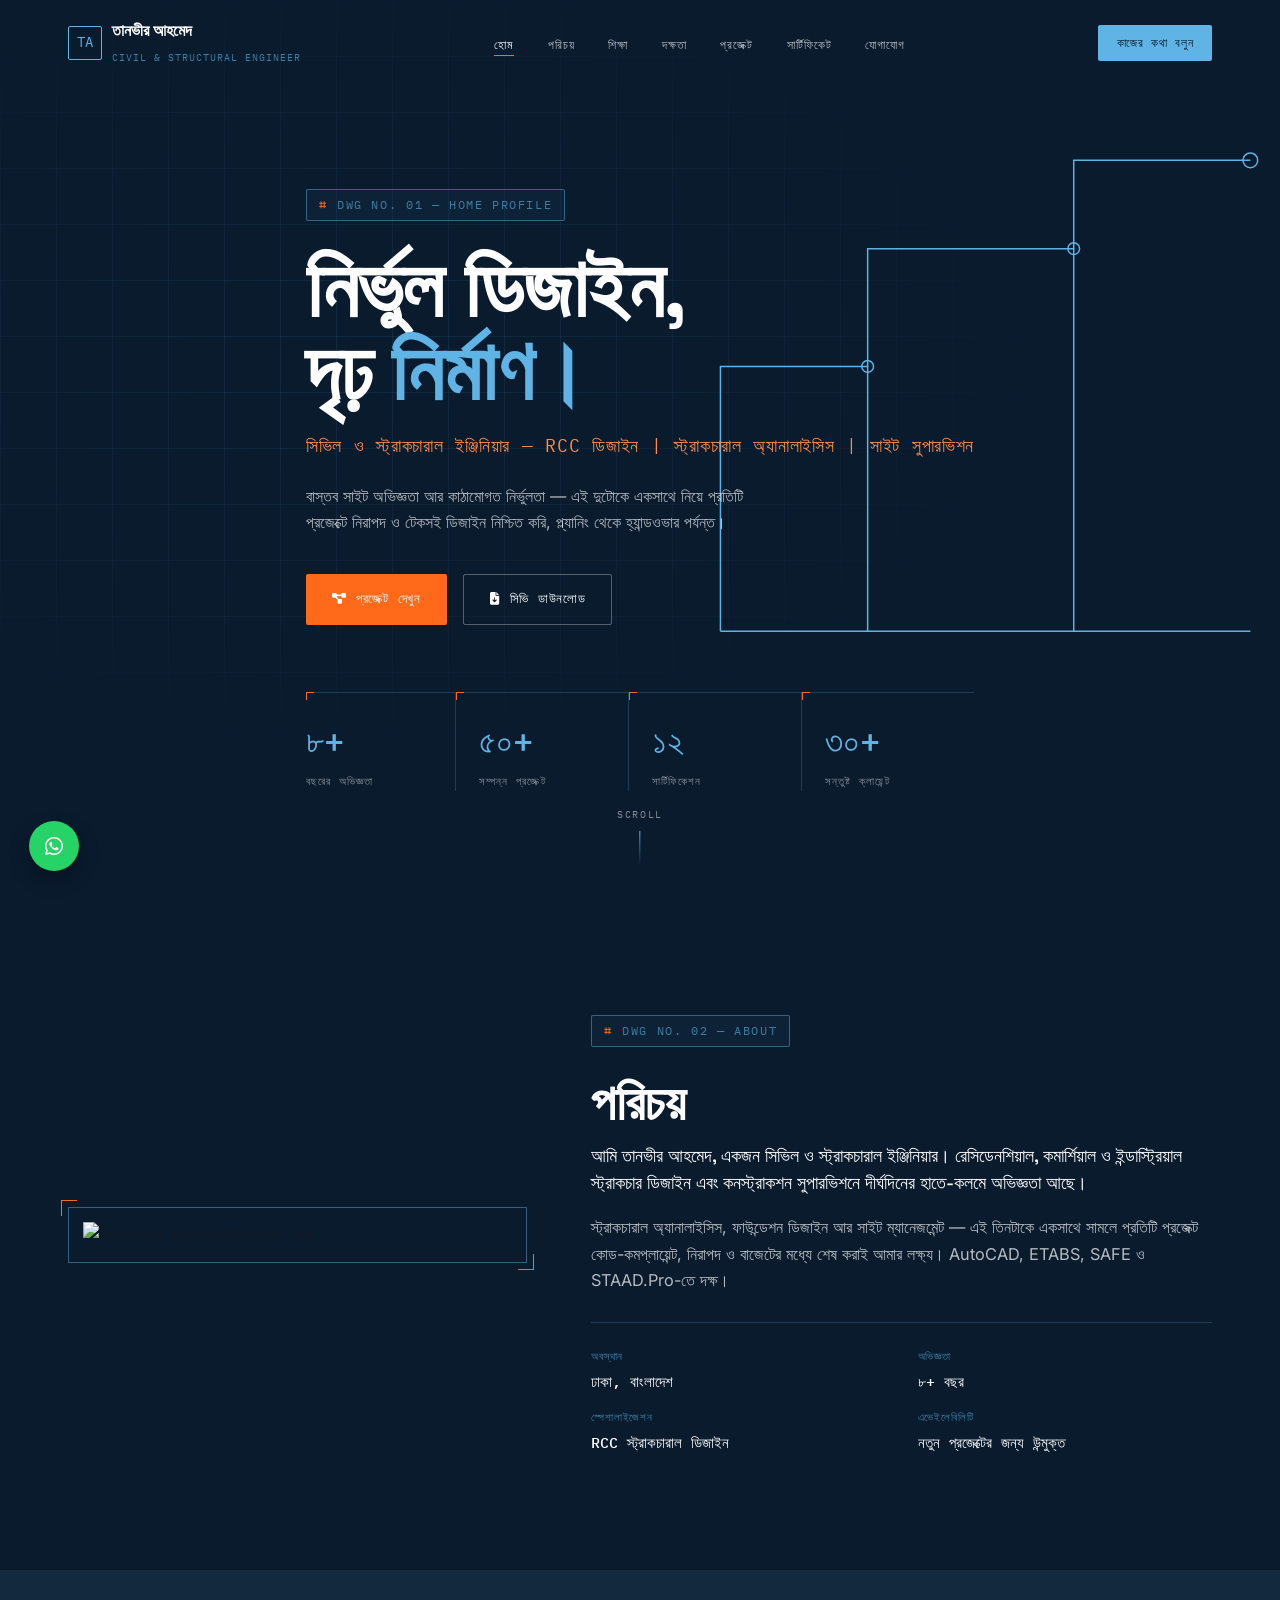
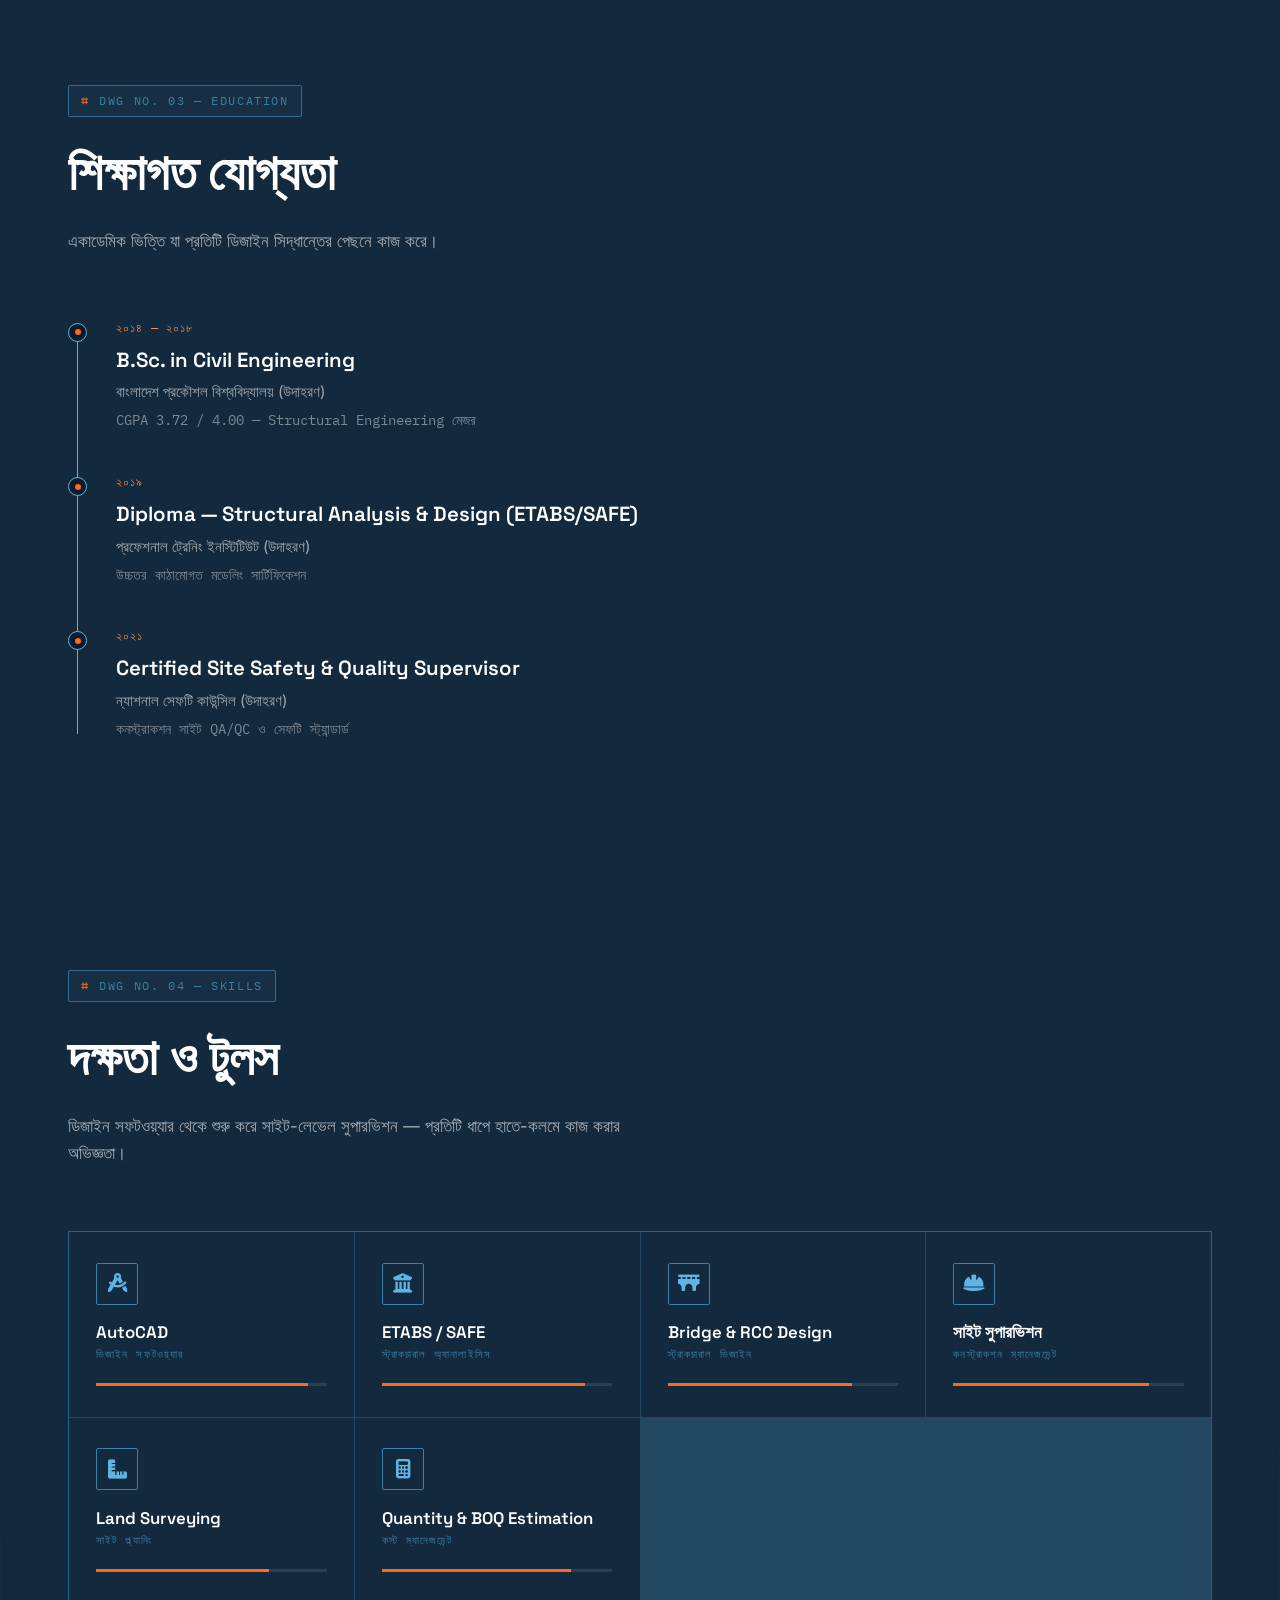
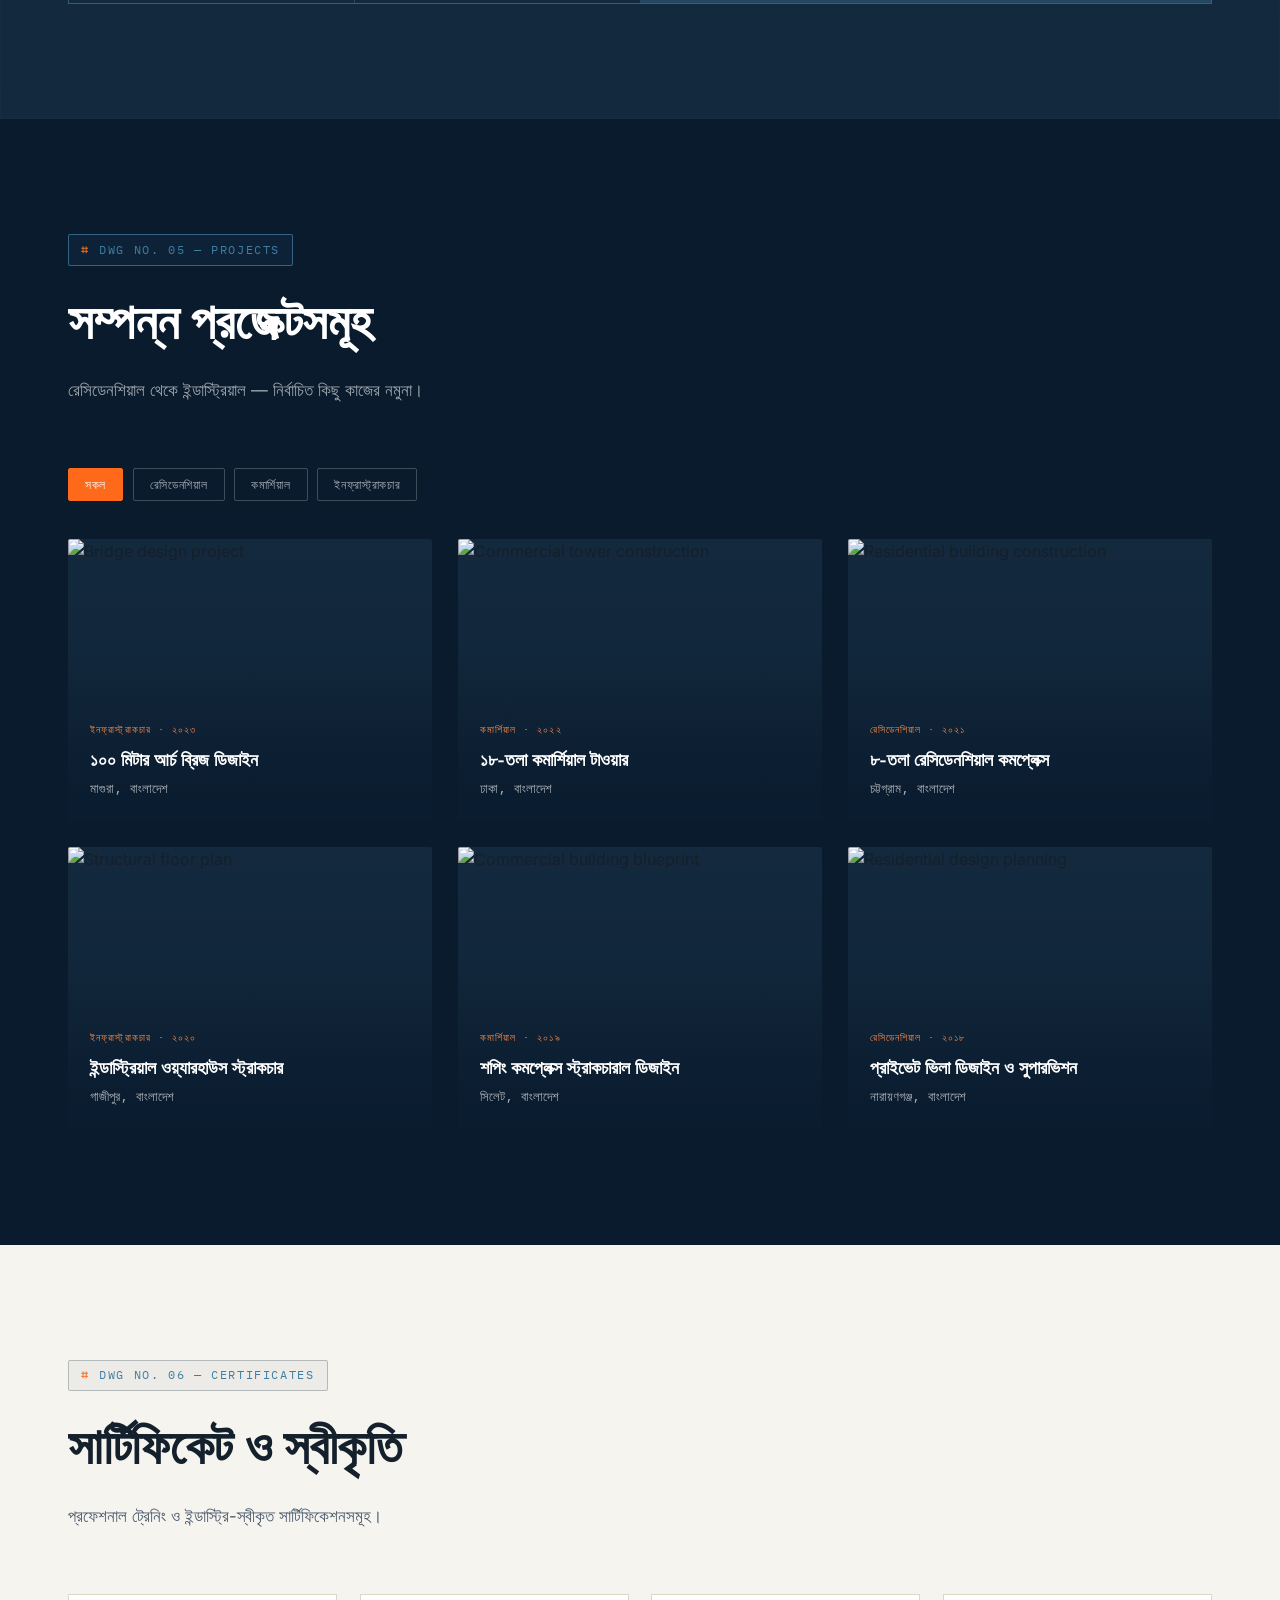
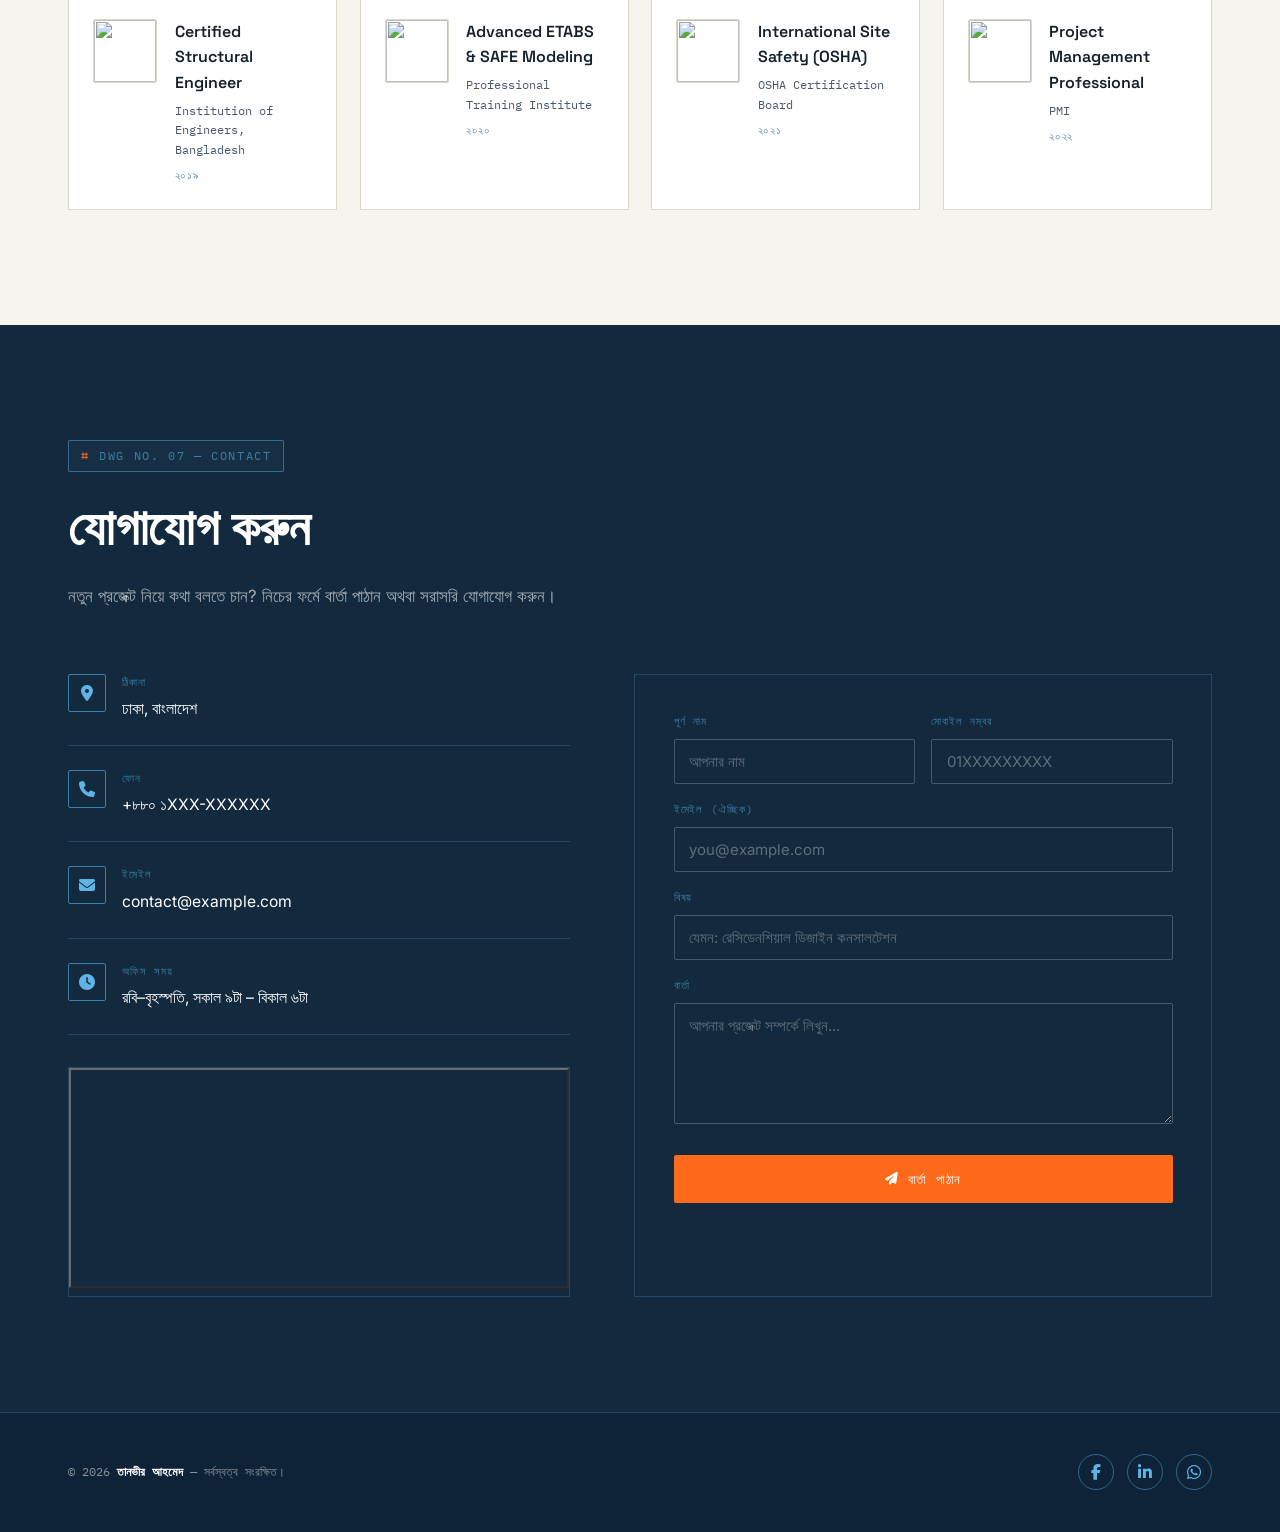
==== index.html @ 598a7cfb "Add files via upload" ====
<!DOCTYPE html>
<html lang="bn" data-theme="dark">
<head>
<meta charset="UTF-8" />
<meta name="viewport" content="width=device-width, initial-scale=1.0" />
<title>তানভীর আহমেদ | Civil &amp; Structural Engineer — Official Portfolio</title>
<meta name="description" content="তানভীর আহমেদ — সিভিল ও স্ট্রাকচারাল ইঞ্জিনিয়ার। ডিজাইন, স্ট্রাকচারাল অ্যানালাইসিস ও কনস্ট্রাকশন সুপারভিশনে বছরের পর বছরের অভিজ্ঞতা।" />
<meta name="theme-color" content="#0a1b2e" />

<!-- ⚠️ PLACEHOLDER CONTENT — এই নাম/পদবী/তথ্য নমুনা মাত্র। Admin প্যানেল দিয়ে বদলাও। -->

<link rel="icon" type="image/png" href="data:image/svg+xml,%3Csvg xmlns='http://www.w3.org/2000/svg' viewBox='0 0 100 100'%3E%3Crect width='100' height='100' fill='%230a1b2e'/%3E%3Ctext x='50' y='68' font-size='58' fill='%235fb4e5' text-anchor='middle' font-family='monospace'%3EE%3C/text%3E%3C/svg%3E" />

<link rel="preconnect" href="https://fonts.googleapis.com">
<link rel="preconnect" href="https://fonts.gstatic.com" crossorigin>
<link href="https://fonts.googleapis.com/css2?family=Space+Grotesk:wght@500;600;700&family=Inter:wght@400;500;600&family=IBM+Plex+Mono:wght@400;500;600&family=Hind+Siliguri:wght@400;500;600;700&display=swap" rel="stylesheet">
<link rel="stylesheet" href="https://cdnjs.cloudflare.com/ajax/libs/font-awesome/6.5.0/css/all.min.css">
<link rel="stylesheet" href="style.css">
</head>
<body>

<!-- Preloader -->
<div id="preloader">
  <svg class="pre-draw" viewBox="0 0 180 120">
    <path d="M10 100 L10 40 L60 40 L60 20 L120 20 L120 60 L170 60 L170 100 Z M60 40 L60 100 M120 60 L120 100" />
  </svg>
  <div class="pre-label">লোড হচ্ছে…</div>
</div>

<div id="toast"></div>

<!-- Navbar -->
<nav class="navbar" id="navbar">
  <div class="container nav-inner">
    <a href="#home" class="nav-brand">
      <span class="nav-mark">TA</span>
      <span>
        <span class="nav-name" id="navName">তানভীর আহমেদ</span><br>
        <span class="nav-title">Civil &amp; Structural Engineer</span>
      </span>
    </a>
    <ul class="nav-links" id="navLinks">
      <li><a href="#home" class="nav-link active">হোম</a></li>
      <li><a href="#about" class="nav-link">পরিচয়</a></li>
      <li><a href="#education" class="nav-link">শিক্ষা</a></li>
      <li><a href="#skills" class="nav-link">দক্ষতা</a></li>
      <li><a href="#projects" class="nav-link">প্রজেক্ট</a></li>
      <li><a href="#certificates" class="nav-link">সার্টিফিকেট</a></li>
      <li><a href="#contact" class="nav-link">যোগাযোগ</a></li>
    </ul>
    <a href="#contact" class="nav-cta">কাজের কথা বলুন</a>
    <button class="hamburger" id="hamburger"><span></span><span></span><span></span></button>
  </div>
</nav>

<!-- HERO -->
<header class="hero" id="home">
  <div class="hero-bg"><img src="assets/skyline-blue-night.jpg" alt="City skyline" /></div>
  <div class="hero-grid"></div>
  <svg class="hero-svg" viewBox="0 0 400 400" width="46%" style="right:0; top:8%;" preserveAspectRatio="xMidYMid meet">
    <path d="M20 380 L20 200 L120 200 L120 120 L260 120 L260 60 L380 60" />
    <path d="M120 200 L120 380 M260 120 L260 380 M20 380 L380 380" />
    <circle cx="380" cy="60" r="5" />
    <circle cx="120" cy="200" r="4" />
    <circle cx="260" cy="120" r="4" />
  </svg>

  <div class="container hero-content">
    <div class="hero-eyebrow title-block">DWG NO. 01 — HOME PROFILE</div>
    <h1 class="hero-title">নির্ভুল ডিজাইন,<br>দৃঢ় <span class="accent">নির্মাণ।</span></h1>
    <p class="hero-role" id="heroRole">সিভিল ও স্ট্রাকচারাল ইঞ্জিনিয়ার — RCC ডিজাইন | স্ট্রাকচারাল অ্যানালাইসিস | সাইট সুপারভিশন</p>
    <p class="hero-desc" id="heroDesc">বাস্তব সাইট অভিজ্ঞতা আর কাঠামোগত নির্ভুলতা — এই দুটোকে একসাথে নিয়ে প্রতিটি প্রজেক্টে নিরাপদ ও টেকসই ডিজাইন নিশ্চিত করি, প্ল্যানিং থেকে হ্যান্ডওভার পর্যন্ত।</p>
    <div class="hero-actions">
      <a href="#projects" class="btn btn-primary"><i class="fas fa-diagram-project"></i> প্রজেক্ট দেখুন</a>
      <a href="#contact" class="btn btn-ghost"><i class="fas fa-file-arrow-down"></i> সিভি ডাউনলোড</a>
    </div>

    <div class="hero-stats" id="heroStats">
      <div class="stat"><div class="stat-tick"></div><div class="stat-num">৮+</div><div class="stat-label">বছরের অভিজ্ঞতা</div></div>
      <div class="stat"><div class="stat-tick"></div><div class="stat-num">৫০+</div><div class="stat-label">সম্পন্ন প্রজেক্ট</div></div>
      <div class="stat"><div class="stat-tick"></div><div class="stat-num">১২</div><div class="stat-label">সার্টিফিকেশন</div></div>
      <div class="stat"><div class="stat-tick"></div><div class="stat-num">৩০+</div><div class="stat-label">সন্তুষ্ট ক্লায়েন্ট</div></div>
    </div>
  </div>

  <div class="scroll-cue"><span>SCROLL</span><span class="line"></span></div>
</header>

<!-- ABOUT -->
<section class="section" id="about">
  <div class="container">
    <div class="about-grid">
      <div class="about-frame reveal">
        <img src="assets/engineer-walking-site.jpg" alt="Engineer on construction site" />
      </div>
      <div class="about-copy reveal reveal-delay-1">
        <div class="title-block">DWG NO. 02 — ABOUT</div>
        <h2 class="section-title" style="margin-top:1rem;">পরিচয়</h2>
        <p id="aboutP1">আমি তানভীর আহমেদ, একজন সিভিল ও স্ট্রাকচারাল ইঞ্জিনিয়ার। রেসিডেনশিয়াল, কমার্শিয়াল ও ইন্ডাস্ট্রিয়াল স্ট্রাকচার ডিজাইন এবং কনস্ট্রাকশন সুপারভিশনে দীর্ঘদিনের হাতে-কলমে অভিজ্ঞতা আছে।</p>
        <p id="aboutP2">স্ট্রাকচারাল অ্যানালাইসিস, ফাউন্ডেশন ডিজাইন আর সাইট ম্যানেজমেন্ট — এই তিনটাকে একসাথে সামলে প্রতিটি প্রজেক্ট কোড-কমপ্লায়েন্ট, নিরাপদ ও বাজেটের মধ্যে শেষ করাই আমার লক্ষ্য। AutoCAD, ETABS, SAFE ও STAAD.Pro-তে দক্ষ।</p>
        <div class="about-meta">
          <div><span>অবস্থান</span><strong id="aboutLocation">ঢাকা, বাংলাদেশ</strong></div>
          <div><span>অভিজ্ঞতা</span><strong id="aboutExp">৮+ বছর</strong></div>
          <div><span>স্পেশালাইজেশন</span><strong id="aboutSpec">RCC স্ট্রাকচারাল ডিজাইন</strong></div>
          <div><span>এভেইলেবিলিটি</span><strong id="aboutAvail">নতুন প্রজেক্টের জন্য উন্মুক্ত</strong></div>
        </div>
      </div>
    </div>
  </div>
</section>

<!-- EDUCATION -->
<section class="section section--steel" id="education">
  <div class="container">
    <div class="section-head reveal">
      <div class="title-block">DWG NO. 03 — EDUCATION</div>
      <h2 class="section-title">শিক্ষাগত যোগ্যতা</h2>
      <p class="lead">একাডেমিক ভিত্তি যা প্রতিটি ডিজাইন সিদ্ধান্তের পেছনে কাজ করে।</p>
    </div>
    <div class="timeline reveal" id="educationList">
      <div class="timeline-rail"><div class="timeline-rail-draw"></div></div>

      <div class="tl-item">
        <div class="tl-dot"></div>
        <div class="tl-year">২০১৪ — ২০১৮</div>
        <div class="tl-degree">B.Sc. in Civil Engineering</div>
        <div class="tl-inst">বাংলাদেশ প্রকৌশল বিশ্ববিদ্যালয় (উদাহরণ)</div>
        <div class="tl-note">CGPA 3.72 / 4.00 — Structural Engineering মেজর</div>
      </div>
      <div class="tl-item">
        <div class="tl-dot"></div>
        <div class="tl-year">২০১৯</div>
        <div class="tl-degree">Diploma — Structural Analysis &amp; Design (ETABS/SAFE)</div>
        <div class="tl-inst">প্রফেশনাল ট্রেনিং ইনস্টিটিউট (উদাহরণ)</div>
        <div class="tl-note">উচ্চতর কাঠামোগত মডেলিং সার্টিফিকেশন</div>
      </div>
      <div class="tl-item">
        <div class="tl-dot"></div>
        <div class="tl-year">২০২১</div>
        <div class="tl-degree">Certified Site Safety &amp; Quality Supervisor</div>
        <div class="tl-inst">ন্যাশনাল সেফটি কাউন্সিল (উদাহরণ)</div>
        <div class="tl-note">কনস্ট্রাকশন সাইট QA/QC ও সেফটি স্ট্যান্ডার্ড</div>
      </div>
    </div>
  </div>
</section>

<!-- SKILLS -->
<section class="skills-band" id="skills">
  <div class="skills-bg"><img src="assets/bridge-truss-lineart.jpg" alt="" /></div>
  <div class="container" style="position:relative; z-index:2; padding-top:clamp(4.5rem,9vw,8rem); padding-bottom:clamp(4.5rem,9vw,8rem);">
    <div class="section-head reveal">
      <div class="title-block">DWG NO. 04 — SKILLS</div>
      <h2 class="section-title">দক্ষতা ও টুলস</h2>
      <p class="lead">ডিজাইন সফটওয়্যার থেকে শুরু করে সাইট-লেভেল সুপারভিশন — প্রতিটি ধাপে হাতে-কলমে কাজ করার অভিজ্ঞতা।</p>
    </div>
    <div class="skills-grid" id="skillsGrid">
      <div class="skill-card reveal" style="--lvl:92%"><div class="skill-icon"><i class="fas fa-drafting-compass"></i></div><div><div class="skill-name">AutoCAD</div><div class="skill-cat">ডিজাইন সফটওয়্যার</div></div><div class="skill-bar"><div class="skill-bar-fill"></div></div></div>
      <div class="skill-card reveal" style="--lvl:88%"><div class="skill-icon"><i class="fas fa-building-columns"></i></div><div><div class="skill-name">ETABS / SAFE</div><div class="skill-cat">স্ট্রাকচারাল অ্যানালাইসিস</div></div><div class="skill-bar"><div class="skill-bar-fill"></div></div></div>
      <div class="skill-card reveal" style="--lvl:80%"><div class="skill-icon"><i class="fas fa-bridge"></i></div><div><div class="skill-name">Bridge &amp; RCC Design</div><div class="skill-cat">স্ট্রাকচারাল ডিজাইন</div></div><div class="skill-bar"><div class="skill-bar-fill"></div></div></div>
      <div class="skill-card reveal" style="--lvl:85%"><div class="skill-icon"><i class="fas fa-hard-hat"></i></div><div><div class="skill-name">সাইট সুপারভিশন</div><div class="skill-cat">কনস্ট্রাকশন ম্যানেজমেন্ট</div></div><div class="skill-bar"><div class="skill-bar-fill"></div></div></div>
      <div class="skill-card reveal" style="--lvl:75%"><div class="skill-icon"><i class="fas fa-ruler-combined"></i></div><div><div class="skill-name">Land Surveying</div><div class="skill-cat">সাইট প্ল্যানিং</div></div><div class="skill-bar"><div class="skill-bar-fill"></div></div></div>
      <div class="skill-card reveal" style="--lvl:82%"><div class="skill-icon"><i class="fas fa-calculator"></i></div><div><div class="skill-name">Quantity &amp; BOQ Estimation</div><div class="skill-cat">কস্ট ম্যানেজমেন্ট</div></div><div class="skill-bar"><div class="skill-bar-fill"></div></div></div>
    </div>
  </div>
</section>

<!-- PROJECTS -->
<section class="section" id="projects">
  <div class="container">
    <div class="section-head reveal">
      <div class="title-block">DWG NO. 05 — PROJECTS</div>
      <h2 class="section-title">সম্পন্ন প্রজেক্টসমূহ</h2>
      <p class="lead">রেসিডেনশিয়াল থেকে ইন্ডাস্ট্রিয়াল — নির্বাচিত কিছু কাজের নমুনা।</p>
    </div>
    <div class="filter-row reveal" id="projectFilters">
      <button class="filter-btn active" data-filter="all">সকল</button>
      <button class="filter-btn" data-filter="residential">রেসিডেনশিয়াল</button>
      <button class="filter-btn" data-filter="commercial">কমার্শিয়াল</button>
      <button class="filter-btn" data-filter="infrastructure">ইনফ্রাস্ট্রাকচার</button>
    </div>
    <div class="projects-grid" id="projectsGrid">
      <div class="project-card reveal" data-cat="infrastructure">
        <img src="assets/bridge-blueprint-dimensions.jpg" alt="Bridge design project" />
        <div class="project-overlay"><div class="project-tag">ইনফ্রাস্ট্রাকচার · ২০২৩</div><div class="project-title">১০০ মিটার আর্চ ব্রিজ ডিজাইন</div><div class="project-loc">মাগুরা, বাংলাদেশ</div></div>
        <div class="project-corner"><i class="fas fa-arrow-up-right-from-square"></i></div>
      </div>
      <div class="project-card reveal reveal-delay-1" data-cat="commercial">
        <img src="assets/construction-sunset-crane.jpg" alt="Commercial tower construction" />
        <div class="project-overlay"><div class="project-tag">কমার্শিয়াল · ২০২২</div><div class="project-title">১৮-তলা কমার্শিয়াল টাওয়ার</div><div class="project-loc">ঢাকা, বাংলাদেশ</div></div>
        <div class="project-corner"><i class="fas fa-arrow-up-right-from-square"></i></div>
      </div>
      <div class="project-card reveal reveal-delay-2" data-cat="residential">
        <img src="assets/construction-silhouette-orange.jpg" alt="Residential building construction" />
        <div class="project-overlay"><div class="project-tag">রেসিডেনশিয়াল · ২০২১</div><div class="project-title">৮-তলা রেসিডেনশিয়াল কমপ্লেক্স</div><div class="project-loc">চট্টগ্রাম, বাংলাদেশ</div></div>
        <div class="project-corner"><i class="fas fa-arrow-up-right-from-square"></i></div>
      </div>
      <div class="project-card reveal" data-cat="infrastructure">
        <img src="assets/blueprint-floorplan-blue.jpg" alt="Structural floor plan" />
        <div class="project-overlay"><div class="project-tag">ইনফ্রাস্ট্রাকচার · ২০২০</div><div class="project-title">ইন্ডাস্ট্রিয়াল ওয়্যারহাউস স্ট্রাকচার</div><div class="project-loc">গাজীপুর, বাংলাদেশ</div></div>
        <div class="project-corner"><i class="fas fa-arrow-up-right-from-square"></i></div>
      </div>
      <div class="project-card reveal reveal-delay-1" data-cat="commercial">
        <img src="assets/blueprint-floorplan-navy.jpg" alt="Commercial building blueprint" />
        <div class="project-overlay"><div class="project-tag">কমার্শিয়াল · ২০১৯</div><div class="project-title">শপিং কমপ্লেক্স স্ট্রাকচারাল ডিজাইন</div><div class="project-loc">সিলেট, বাংলাদেশ</div></div>
        <div class="project-corner"><i class="fas fa-arrow-up-right-from-square"></i></div>
      </div>
      <div class="project-card reveal reveal-delay-2" data-cat="residential">
        <img src="assets/engineer-desk-flatlay.jpg" alt="Residential design planning" />
        <div class="project-overlay"><div class="project-tag">রেসিডেনশিয়াল · ২০১৮</div><div class="project-title">প্রাইভেট ভিলা ডিজাইন ও সুপারভিশন</div><div class="project-loc">নারায়ণগঞ্জ, বাংলাদেশ</div></div>
        <div class="project-corner"><i class="fas fa-arrow-up-right-from-square"></i></div>
      </div>
    </div>
  </div>
</section>

<!-- CERTIFICATES -->
<section class="section section--light" id="certificates">
  <div class="container">
    <div class="section-head reveal">
      <div class="title-block">DWG NO. 06 — CERTIFICATES</div>
      <h2 class="section-title">সার্টিফিকেট ও স্বীকৃতি</h2>
      <p class="lead">প্রফেশনাল ট্রেনিং ও ইন্ডাস্ট্রি-স্বীকৃত সার্টিফিকেশনসমূহ।</p>
    </div>
    <div class="cert-grid" id="certGrid">
      <div class="cert-card reveal">
        <div class="cert-thumb"><img src="assets/blueprint-dark-rolled.jpg" alt="" /></div>
        <div><div class="cert-title">Certified Structural Engineer</div><div class="cert-issuer">Institution of Engineers, Bangladesh</div><div class="cert-year">২০১৯</div></div>
      </div>
      <div class="cert-card reveal reveal-delay-1">
        <div class="cert-thumb"><img src="assets/bridge-truss-lineart.jpg" alt="" /></div>
        <div><div class="cert-title">Advanced ETABS &amp; SAFE Modeling</div><div class="cert-issuer">Professional Training Institute</div><div class="cert-year">২০২০</div></div>
      </div>
      <div class="cert-card reveal reveal-delay-2">
        <div class="cert-thumb"><img src="assets/world-map-white.jpg" alt="" /></div>
        <div><div class="cert-title">International Site Safety (OSHA)</div><div class="cert-issuer">OSHA Certification Board</div><div class="cert-year">২০২১</div></div>
      </div>
      <div class="cert-card reveal">
        <div class="cert-thumb"><img src="assets/abstract-white-diagonal.jpg" alt="" /></div>
        <div><div class="cert-title">Project Management Professional</div><div class="cert-issuer">PMI</div><div class="cert-year">২০২২</div></div>
      </div>
    </div>
  </div>
</section>

<!-- Lightbox -->
<div class="lightbox" id="lightbox">
  <button class="lightbox-close" id="lightboxClose"><i class="fas fa-times"></i></button>
  <img src="" alt="" id="lightboxImg">
  <p class="lightbox-caption" id="lightboxCaption"></p>
</div>

<!-- CONTACT -->
<section class="section section--steel" id="contact">
  <div class="container">
    <div class="section-head reveal">
      <div class="title-block">DWG NO. 07 — CONTACT</div>
      <h2 class="section-title">যোগাযোগ করুন</h2>
      <p class="lead">নতুন প্রজেক্ট নিয়ে কথা বলতে চান? নিচের ফর্মে বার্তা পাঠান অথবা সরাসরি যোগাযোগ করুন।</p>
    </div>
    <div class="contact-wrap">
      <div class="contact-list reveal">
        <div class="c-item"><div class="c-icon"><i class="fas fa-location-dot"></i></div><div><div class="c-label">ঠিকানা</div><div class="c-value" id="contactAddress">ঢাকা, বাংলাদেশ</div></div></div>
        <div class="c-item"><div class="c-icon"><i class="fas fa-phone"></i></div><div><div class="c-label">ফোন</div><div class="c-value" id="contactPhone">+৮৮০ ১XXX-XXXXXX</div></div></div>
        <div class="c-item"><div class="c-icon"><i class="fas fa-envelope"></i></div><div><div class="c-label">ইমেইল</div><div class="c-value" id="contactEmail">contact@example.com</div></div></div>
        <div class="c-item"><div class="c-icon"><i class="fas fa-clock"></i></div><div><div class="c-label">অফিস সময়</div><div class="c-value" id="contactHours">রবি–বৃহস্পতি, সকাল ৯টা – বিকাল ৬টা</div></div></div>
        <div class="map-frame"><iframe id="contactMap" src="https://www.google.com/maps?q=Dhaka,Bangladesh&output=embed" loading="lazy"></iframe></div>
      </div>
      <form class="contact-form reveal reveal-delay-1" id="contactForm">
        <div class="form-row">
          <div class="form-group"><label for="msgName">পূর্ণ নাম</label><input type="text" id="msgName" required placeholder="আপনার নাম"></div>
          <div class="form-group"><label for="msgPhone">মোবাইল নম্বর</label><input type="tel" id="msgPhone" required placeholder="01XXXXXXXXX"></div>
        </div>
        <div class="form-group"><label for="msgEmail">ইমেইল (ঐচ্ছিক)</label><input type="email" id="msgEmail" placeholder="you@example.com"></div>
        <div class="form-group"><label for="msgSubject">বিষয়</label><input type="text" id="msgSubject" required placeholder="যেমন: রেসিডেনশিয়াল ডিজাইন কনসালটেশন"></div>
        <div class="form-group"><label for="msgBody">বার্তা</label><textarea id="msgBody" rows="5" required placeholder="আপনার প্রজেক্ট সম্পর্কে লিখুন..."></textarea></div>
        <button type="submit" class="btn btn-primary form-submit"><i class="fas fa-paper-plane"></i> বার্তা পাঠান</button>
      </form>
    </div>
  </div>
</section>

<!-- Footer -->
<footer class="footer">
  <div class="container footer-inner">
    <div class="footer-brand">© <span id="footerYear">2026</span> <strong id="footerName">তানভীর আহমেদ</strong> — সর্বস্বত্ব সংরক্ষিত।</div>
    <div class="footer-social">
      <a href="#" id="footerFb" target="_blank" title="Facebook"><i class="fab fa-facebook-f"></i></a>
      <a href="#" id="footerLi" target="_blank" title="LinkedIn"><i class="fab fa-linkedin-in"></i></a>
      <a href="#" id="footerWa" target="_blank" title="WhatsApp"><i class="fab fa-whatsapp"></i></a>
    </div>
  </div>
</footer>

<a href="#" id="floatWhatsApp" class="whatsapp-float" target="_blank" title="WhatsApp"><i class="fab fa-whatsapp"></i></a>
<button class="scroll-top" id="scrollTop" title="উপরে যান"><i class="fas fa-chevron-up"></i></button>

<script type="module" src="script.js"></script>
</body>
</html>
---- style.css ----
/* ============================================================
   ENGINEER PORTFOLIO — DESIGN SYSTEM
   Palette   : Blueprint Navy / Steel / Blueprint Cyan / Safety Orange
   Type      : Space Grotesk (display) + Inter (body) + IBM Plex Mono (data)
   Signature : Blueprint title-block labels + self-drawing line art
   ============================================================ */

:root{
  /* ---- color tokens ---- */
  --navy:        #0a1b2e;
  --navy-2:      #0e2338;
  --steel:       #13293d;
  --steel-2:     #1c3a52;
  --cyan:        #5fb4e5;
  --cyan-dim:    #3d7fa3;
  --orange:      #ff6a1a;
  --orange-2:    #ff8c4a;
  --concrete:    #ece8df;
  --concrete-2:  #ddd7c8;
  --paper:       #f6f4ef;
  --ink:         #14202b;
  --ink-soft:    #48586a;
  --line:        rgba(95,180,229,0.22);
  --line-strong: rgba(95,180,229,0.45);

  /* ---- type ---- */
  --f-display: 'Space Grotesk', sans-serif;
  --f-body:    'Inter', sans-serif;
  --f-mono:    'IBM Plex Mono', monospace;

  /* ---- scale ---- */
  --gap: clamp(1rem, 2vw, 2rem);
  --radius: 4px;
  --ease: cubic-bezier(.16,.84,.44,1);
}

*,*::before,*::after{ box-sizing:border-box; margin:0; padding:0; }
html{ scroll-behavior:smooth; }
body{
  font-family:var(--f-body);
  background:var(--paper);
  color:var(--ink);
  line-height:1.6;
  overflow-x:hidden;
  -webkit-font-smoothing:antialiased;
}
img{ max-width:100%; display:block; }
a{ color:inherit; text-decoration:none; }
ul{ list-style:none; }
button{ font-family:inherit; cursor:pointer; border:none; background:none; }
input,textarea,select{ font-family:inherit; }

::selection{ background:var(--orange); color:#fff; }

@media (prefers-reduced-motion: reduce){
  *,*::before,*::after{ animation-duration:0.001ms !important; animation-iteration-count:1 !important; transition-duration:0.001ms !important; scroll-behavior:auto !important; }
}

:focus-visible{ outline:2px solid var(--orange); outline-offset:3px; }

.container{ max-width:1240px; margin:0 auto; padding:0 clamp(1.25rem,4vw,3rem); }

/* ============================================================
   TITLE-BLOCK LABEL — the recurring signature motif
   Mirrors an engineering drawing's title block (DWG NO / SCALE / REV)
   ============================================================ */
.title-block{
  display:inline-flex;
  align-items:center;
  gap:.6rem;
  font-family:var(--f-mono);
  font-size:.72rem;
  letter-spacing:.14em;
  text-transform:uppercase;
  color:var(--cyan-dim);
  border:1px solid var(--line-strong);
  padding:.35rem .75rem;
  border-radius:2px;
  position:relative;
  background:rgba(95,180,229,0.05);
}
.title-block::before{ content:"⌗"; color:var(--orange); font-weight:700; }
.section--light .title-block{ color:var(--cyan-dim); border-color:rgba(19,41,61,.25); background:rgba(19,41,61,.04); }

/* ============================================================
   PRELOADER
   ============================================================ */
#preloader{
  position:fixed; inset:0; z-index:9999;
  background:var(--navy);
  display:flex; align-items:center; justify-content:center;
  transition:opacity .6s var(--ease), visibility .6s var(--ease);
}
#preloader.hide{ opacity:0; visibility:hidden; pointer-events:none; }
.pre-draw{ width:180px; height:120px; }
.pre-draw path{
  fill:none; stroke:var(--cyan); stroke-width:1.4;
  stroke-dasharray:600; stroke-dashoffset:600;
  animation:drawLine 1.8s var(--ease) forwards infinite;
}
.pre-label{
  position:absolute; margin-top:150px;
  font-family:var(--f-mono); font-size:.7rem; letter-spacing:.2em;
  color:var(--cyan-dim); text-transform:uppercase;
}
@keyframes drawLine{ to{ stroke-dashoffset:0; } }

/* ============================================================
   NAVBAR
   ============================================================ */
.navbar{
  position:fixed; top:0; left:0; right:0; z-index:900;
  padding:1.1rem 0;
  transition:background .35s var(--ease), padding .35s var(--ease), border-color .35s;
  border-bottom:1px solid transparent;
}
.navbar.scrolled{
  background:rgba(10,27,46,0.92);
  backdrop-filter:blur(10px);
  padding:.7rem 0;
  border-color:var(--line);
}
.nav-inner{ display:flex; align-items:center; justify-content:space-between; }
.nav-brand{ display:flex; align-items:center; gap:.65rem; }
.nav-mark{
  width:34px; height:34px; border:1.5px solid var(--cyan); border-radius:2px;
  display:flex; align-items:center; justify-content:center;
  font-family:var(--f-mono); font-size:.85rem; color:var(--cyan);
  transform:rotate(0deg); transition:transform .4s var(--ease);
}
.nav-brand:hover .nav-mark{ transform:rotate(45deg); }
.nav-name{ font-family:var(--f-display); font-weight:600; color:#fff; font-size:1.02rem; line-height:1.1; }
.nav-title{ font-family:var(--f-mono); font-size:.62rem; color:var(--cyan-dim); letter-spacing:.1em; text-transform:uppercase; }
.nav-links{ display:flex; gap:2.1rem; }
.nav-links a{
  font-family:var(--f-mono); font-size:.76rem; letter-spacing:.08em; text-transform:uppercase;
  color:rgba(255,255,255,.72); position:relative; padding:.3rem 0;
}
.nav-links a::after{
  content:""; position:absolute; left:0; bottom:0; height:1px; width:0;
  background:var(--orange); transition:width .3s var(--ease);
}
.nav-links a:hover, .nav-links a.active{ color:#fff; }
.nav-links a:hover::after, .nav-links a.active::after{ width:100%; }
.nav-cta{
  font-family:var(--f-mono); font-size:.74rem; letter-spacing:.06em; text-transform:uppercase;
  color:var(--navy); background:var(--cyan); padding:.55rem 1.15rem; border-radius:2px;
  transition:background .25s, transform .25s;
}
.nav-cta:hover{ background:var(--orange); color:#fff; transform:translateY(-2px); }
.hamburger{
  display:none; flex-direction:column; gap:5px; width:26px;
}
.hamburger span{ height:2px; background:#fff; width:100%; transition:.3s; }
.hamburger.open span:nth-child(1){ transform:translateY(7px) rotate(45deg); }
.hamburger.open span:nth-child(2){ opacity:0; }
.hamburger.open span:nth-child(3){ transform:translateY(-7px) rotate(-45deg); }

/* ============================================================
   HERO
   ============================================================ */
.hero{
  position:relative; min-height:100svh; display:flex; align-items:center;
  background:var(--navy); overflow:hidden;
}
.hero-bg{
  position:absolute; inset:0; z-index:0;
}
.hero-bg img{
  width:100%; height:100%; object-fit:cover; opacity:.34;
  transform:scale(1.08);
}
.hero-bg::after{
  content:""; position:absolute; inset:0;
  background:
    linear-gradient(180deg, rgba(10,27,46,.55) 0%, rgba(10,27,46,.75) 55%, var(--navy) 100%),
    linear-gradient(90deg, var(--navy) 0%, rgba(10,27,46,.2) 40%);
}
.hero-grid{
  position:absolute; inset:0; z-index:1; opacity:.5;
  background-image:
    linear-gradient(var(--line) 1px, transparent 1px),
    linear-gradient(90deg, var(--line) 1px, transparent 1px);
  background-size:56px 56px;
  mask-image:radial-gradient(ellipse 70% 60% at 30% 40%, #000 0%, transparent 75%);
}
.hero-svg{ position:absolute; z-index:2; pointer-events:none; }
.hero-svg path, .hero-svg circle{
  fill:none; stroke:var(--cyan); stroke-width:1;
  stroke-dasharray:1400; stroke-dashoffset:1400;
  animation:drawOnce 2.6s var(--ease) forwards;
  animation-delay:.4s;
}
@keyframes drawOnce{ to{ stroke-dashoffset:0; } }

.hero-content{ position:relative; z-index:3; padding-top:5rem; }
.hero-eyebrow{ margin-bottom:1.6rem; }
.hero-title{
  font-family:var(--f-display); font-weight:700;
  font-size:clamp(2.6rem, 6.4vw, 5.4rem);
  color:#fff; line-height:1.02; letter-spacing:-.01em;
  max-width:16ch;
}
.hero-title .accent{ color:var(--cyan); }
.hero-role{
  font-family:var(--f-mono); font-size:clamp(.95rem,1.6vw,1.15rem);
  color:var(--orange-2); margin-top:1.1rem; letter-spacing:.04em;
}
.hero-desc{
  margin-top:1.4rem; max-width:46ch; color:rgba(255,255,255,.68); font-size:1.02rem;
}
.hero-actions{ display:flex; gap:1rem; margin-top:2.4rem; flex-wrap:wrap; }
.btn{
  display:inline-flex; align-items:center; gap:.55rem;
  font-family:var(--f-mono); font-size:.8rem; letter-spacing:.06em; text-transform:uppercase;
  padding:.9rem 1.6rem; border-radius:2px; transition:transform .25s var(--ease), background .25s, color .25s, border-color .25s;
  border:1px solid transparent;
}
.btn-primary{ background:var(--orange); color:#fff; }
.btn-primary:hover{ background:var(--orange-2); transform:translateY(-3px); }
.btn-ghost{ border-color:rgba(255,255,255,.3); color:#fff; }
.btn-ghost:hover{ border-color:var(--cyan); color:var(--cyan); transform:translateY(-3px); }
.section--light .btn-ghost{ border-color:rgba(19,41,61,.3); color:var(--ink); }
.section--light .btn-ghost:hover{ border-color:var(--cyan-dim); color:var(--cyan-dim); }

.hero-stats{
  position:relative; z-index:3; display:flex; gap:0;
  margin-top:4.2rem; border-top:1px solid var(--line);
}
.stat{ flex:1; padding:1.3rem 1.4rem 0; border-left:1px solid var(--line); position:relative; }
.stat:first-child{ border-left:none; padding-left:0; }
.stat-num{ font-family:var(--f-mono); font-size:clamp(1.5rem,3vw,2.1rem); color:var(--cyan); font-weight:500; }
.stat-label{ font-family:var(--f-mono); font-size:.68rem; letter-spacing:.1em; text-transform:uppercase; color:rgba(255,255,255,.5); margin-top:.35rem; }
.stat-tick{ position:absolute; top:-1px; left:0; width:8px; height:8px; border-left:1px solid var(--orange); border-top:1px solid var(--orange); }

.scroll-cue{
  position:absolute; bottom:2.2rem; left:50%; transform:translateX(-50%); z-index:3;
  display:flex; flex-direction:column; align-items:center; gap:.5rem;
  font-family:var(--f-mono); font-size:.65rem; color:rgba(255,255,255,.5); letter-spacing:.15em;
}
.scroll-cue .line{ width:1px; height:34px; background:linear-gradient(var(--cyan), transparent); animation:pulseDown 1.8s ease-in-out infinite; }
@keyframes pulseDown{ 0%,100%{ opacity:.3; } 50%{ opacity:1; } }

/* ============================================================
   SECTION SHELL
   ============================================================ */
.section{ position:relative; padding:clamp(4.5rem,9vw,8rem) 0; background:var(--navy); }
.section--light{ background:var(--paper); }
.section--steel{ background:var(--steel); }
.section-head{ max-width:640px; margin-bottom:clamp(2.5rem,5vw,4rem); }
.section-title{
  font-family:var(--f-display); font-weight:700;
  font-size:clamp(2rem,4vw,3.1rem); margin-top:1rem; color:#fff; letter-spacing:-.01em;
}
.section--light .section-title, .section--light .lead{ color:var(--ink); }
.lead{ color:rgba(255,255,255,.62); margin-top:1rem; font-size:1.05rem; max-width:52ch; }
.section--light .lead{ color:var(--ink-soft); }

.divider-draw{ width:100%; height:2px; margin:0 auto; overflow:visible; }
.divider-draw line{
  stroke:var(--line-strong); stroke-width:1;
  stroke-dasharray:2000; stroke-dashoffset:2000;
}
.divider-draw.in-view line{ animation:drawOnce 1.6s var(--ease) forwards; }

/* reveal-on-scroll utility */
.reveal{ opacity:0; transform:translateY(28px); transition:opacity .8s var(--ease), transform .8s var(--ease); }
.reveal.in-view{ opacity:1; transform:translateY(0); }
.reveal-delay-1.in-view{ transition-delay:.1s; }
.reveal-delay-2.in-view{ transition-delay:.2s; }
.reveal-delay-3.in-view{ transition-delay:.3s; }

/* ============================================================
   ABOUT
   ============================================================ */
.about-grid{ display:grid; grid-template-columns:.85fr 1.15fr; gap:clamp(2rem,5vw,4.5rem); align-items:center; }
.about-frame{
  position:relative; border:1px solid var(--line-strong); padding:14px;
}
.about-frame::before, .about-frame::after{
  content:""; position:absolute; width:16px; height:16px; border:1.5px solid var(--orange);
}
.about-frame::before{ top:-8px; left:-8px; border-right:none; border-bottom:none; }
.about-frame::after{ bottom:-8px; right:-8px; border-left:none; border-top:none; }
.about-frame img{ filter:grayscale(.15) contrast(1.05); }
.about-copy p{ color:rgba(255,255,255,.7); margin-bottom:1.1rem; font-size:1.02rem; }
.about-copy p:first-of-type{ color:#fff; font-size:1.14rem; font-family:var(--f-display); font-weight:500; line-height:1.5; }
.about-meta{ margin-top:1.8rem; display:grid; grid-template-columns:1fr 1fr; gap:1rem 2rem; border-top:1px solid var(--line); padding-top:1.6rem; }
.about-meta div{ font-family:var(--f-mono); font-size:.78rem; }
.about-meta span{ display:block; color:var(--cyan-dim); text-transform:uppercase; letter-spacing:.08em; font-size:.66rem; margin-bottom:.3rem; }
.about-meta strong{ color:#fff; font-weight:500; font-size:.92rem; }

/* ============================================================
   EDUCATION — drawn timeline (rail = a surveyed line, ticks = milestones)
   ============================================================ */
.timeline{ position:relative; max-width:820px; }
.timeline-rail{ position:absolute; left:9px; top:6px; bottom:6px; width:1px; background:var(--line); }
.timeline-rail-draw{ position:absolute; left:0; top:0; width:1px; height:0; background:var(--cyan); transition:height 1.4s var(--ease); }
.timeline.in-view .timeline-rail-draw{ height:100%; }
.tl-item{ position:relative; padding:0 0 2.6rem 3rem; }
.tl-item:last-child{ padding-bottom:0; }
.tl-dot{ position:absolute; left:0; top:4px; width:19px; height:19px; border:1.5px solid var(--cyan); border-radius:50%; background:var(--navy); display:flex; align-items:center; justify-content:center; }
.tl-dot::after{ content:""; width:6px; height:6px; border-radius:50%; background:var(--orange); }
.tl-year{ font-family:var(--f-mono); font-size:.72rem; color:var(--orange-2); letter-spacing:.08em; }
.tl-degree{ font-family:var(--f-display); font-size:1.28rem; color:#fff; margin-top:.4rem; font-weight:600; }
.tl-inst{ color:rgba(255,255,255,.6); font-size:.95rem; margin-top:.25rem; }
.tl-note{ color:rgba(255,255,255,.45); font-size:.86rem; margin-top:.3rem; font-family:var(--f-mono); }

/* ============================================================
   SKILLS
   ============================================================ */
.skills-band{
  position:relative; background:var(--steel); overflow:hidden;
}
.skills-bg{ position:absolute; inset:0; opacity:.14; }
.skills-bg img{ width:100%; height:100%; object-fit:cover; }
.skills-band::after{ content:""; position:absolute; inset:0; background:linear-gradient(180deg, var(--steel) 0%, rgba(19,41,61,.85) 100%); }
.skills-grid{ position:relative; z-index:2; display:grid; grid-template-columns:repeat(auto-fit,minmax(230px,1fr)); gap:1px; background:var(--line); border:1px solid var(--line); margin-top:2rem; }
.skill-card{
  background:var(--steel); padding:1.9rem 1.7rem; transition:background .3s var(--ease);
  display:flex; flex-direction:column; gap:.9rem;
}
.skill-card:hover{ background:var(--steel-2); }
.skill-icon{
  width:42px; height:42px; border:1px solid var(--cyan-dim); border-radius:2px;
  display:flex; align-items:center; justify-content:center; color:var(--cyan); font-size:1.2rem;
}
.skill-name{ font-family:var(--f-display); color:#fff; font-size:1.05rem; font-weight:600; }
.skill-cat{ font-family:var(--f-mono); font-size:.66rem; color:var(--cyan-dim); text-transform:uppercase; letter-spacing:.1em; }
.skill-bar{ height:3px; background:rgba(255,255,255,.1); margin-top:.4rem; position:relative; overflow:hidden; }
.skill-bar-fill{ position:absolute; inset:0; width:0; background:var(--orange); transition:width 1.2s var(--ease); }
.skill-card.in-view .skill-bar-fill{ width:var(--lvl,70%); }

/* ============================================================
   PROJECTS
   ============================================================ */
.filter-row{ display:flex; gap:.6rem; flex-wrap:wrap; margin-bottom:2.4rem; }
.filter-btn{
  font-family:var(--f-mono); font-size:.72rem; letter-spacing:.06em; text-transform:uppercase;
  padding:.5rem 1rem; border:1px solid rgba(255,255,255,.22); border-radius:2px; color:rgba(255,255,255,.65);
  transition:.25s;
}
.section--light .filter-btn{ border-color:rgba(19,41,61,.22); color:var(--ink-soft); }
.filter-btn:hover{ border-color:var(--cyan); color:var(--cyan); }
.filter-btn.active{ background:var(--orange); border-color:var(--orange); color:#fff; }

.projects-grid{ display:grid; grid-template-columns:repeat(auto-fill,minmax(320px,1fr)); gap:1.6rem; }
.project-card{
  position:relative; overflow:hidden; border-radius:2px; aspect-ratio:4/3.1;
  background:var(--steel);
}
.project-card img{ width:100%; height:100%; object-fit:cover; transition:transform .6s var(--ease); }
.project-card:hover img{ transform:scale(1.07); }
.project-overlay{
  position:absolute; inset:0; display:flex; flex-direction:column; justify-content:flex-end; padding:1.4rem;
  background:linear-gradient(0deg, rgba(10,27,46,.92) 10%, rgba(10,27,46,.15) 60%, transparent 100%);
}
.project-tag{ font-family:var(--f-mono); font-size:.64rem; color:var(--orange-2); text-transform:uppercase; letter-spacing:.1em; margin-bottom:.4rem; }
.project-title{ font-family:var(--f-display); color:#fff; font-size:1.14rem; font-weight:600; }
.project-loc{ font-size:.82rem; color:rgba(255,255,255,.65); margin-top:.25rem; font-family:var(--f-mono); }
.project-corner{ position:absolute; top:.9rem; right:.9rem; width:26px; height:26px; border:1px solid rgba(255,255,255,.5); border-radius:50%; display:flex; align-items:center; justify-content:center; color:#fff; font-size:.85rem; opacity:0; transform:translateY(-6px); transition:.3s; }
.project-card:hover .project-corner{ opacity:1; transform:translateY(0); }

/* ============================================================
   CERTIFICATES
   ============================================================ */
.cert-grid{ display:grid; grid-template-columns:repeat(auto-fill,minmax(260px,1fr)); gap:1.4rem; }
.cert-card{
  background:#fff; border:1px solid var(--concrete-2); padding:1.5rem; display:flex; gap:1.1rem;
  transition:transform .3s var(--ease), box-shadow .3s var(--ease);
}
.cert-card:hover{ transform:translateY(-5px); box-shadow:0 18px 40px -20px rgba(19,41,61,.25); }
.cert-thumb{ width:64px; height:64px; flex-shrink:0; border-radius:2px; overflow:hidden; border:1px solid var(--concrete-2); }
.cert-thumb img{ width:100%; height:100%; object-fit:cover; }
.cert-title{ font-family:var(--f-display); font-weight:600; color:var(--ink); font-size:1rem; }
.cert-issuer{ font-family:var(--f-mono); font-size:.76rem; color:var(--ink-soft); margin-top:.35rem; }
.cert-year{ font-family:var(--f-mono); font-size:.68rem; color:var(--cyan-dim); margin-top:.5rem; letter-spacing:.06em; }

/* ============================================================
   CONTACT
   ============================================================ */
.contact-wrap{ display:grid; grid-template-columns:1fr 1.15fr; gap:clamp(2rem,5vw,4rem); }
.contact-list{ display:flex; flex-direction:column; gap:1.5rem; }
.c-item{ display:flex; gap:1rem; align-items:flex-start; padding-bottom:1.5rem; border-bottom:1px solid var(--line); }
.c-icon{ width:38px; height:38px; border:1px solid var(--cyan-dim); display:flex; align-items:center; justify-content:center; color:var(--cyan); flex-shrink:0; border-radius:2px; }
.c-label{ font-family:var(--f-mono); font-size:.68rem; color:var(--cyan-dim); text-transform:uppercase; letter-spacing:.08em; }
.c-value{ color:#fff; margin-top:.3rem; font-size:.98rem; }
.map-frame{ margin-top:.5rem; border:1px solid var(--line); }
.map-frame iframe{ width:100%; height:220px; filter:grayscale(.3) invert(.92) contrast(.9); }

.contact-form{ background:var(--steel); padding:clamp(1.6rem,3vw,2.4rem); border:1px solid var(--line); }
.form-row{ display:grid; grid-template-columns:1fr 1fr; gap:1rem; }
.form-group{ margin-bottom:1.1rem; }
.form-group.full{ grid-column:1/-1; }
.form-group label{ display:block; font-family:var(--f-mono); font-size:.68rem; letter-spacing:.08em; text-transform:uppercase; color:var(--cyan-dim); margin-bottom:.5rem; }
.form-group input, .form-group textarea{
  width:100%; background:transparent; border:1px solid rgba(255,255,255,.22); color:#fff;
  padding:.75rem .9rem; border-radius:2px; font-size:.94rem; transition:border-color .25s;
}
.form-group input::placeholder, .form-group textarea::placeholder{ color:rgba(255,255,255,.32); }
.form-group input:focus, .form-group textarea:focus{ border-color:var(--cyan); outline:none; }
.form-submit{ width:100%; justify-content:center; margin-top:.4rem; }

/* ============================================================
   FOOTER
   ============================================================ */
.footer{ background:var(--navy-2); padding:2.6rem 0; border-top:1px solid var(--line); }
.footer-inner{ display:flex; justify-content:space-between; align-items:center; flex-wrap:wrap; gap:1rem; }
.footer-brand{ font-family:var(--f-mono); font-size:.78rem; color:rgba(255,255,255,.5); }
.footer-brand strong{ color:#fff; }
.footer-social{ display:flex; gap:.8rem; }
.footer-social a{ width:36px; height:36px; border:1px solid var(--line-strong); border-radius:50%; display:flex; align-items:center; justify-content:center; color:var(--cyan); transition:.25s; }
.footer-social a:hover{ background:var(--orange); border-color:var(--orange); color:#fff; }
.footer-credit{ font-family:var(--f-mono); font-size:.7rem; color:rgba(255,255,255,.35); }
.footer-credit a{ color:var(--cyan-dim); }

/* ============================================================
   MISC — toast / lightbox / scroll-top / whatsapp
   ============================================================ */
#toast{
  position:fixed; bottom:1.6rem; left:50%; transform:translateX(-50%) translateY(20px);
  background:var(--navy); color:#fff; border:1px solid var(--cyan); font-family:var(--f-mono); font-size:.82rem;
  padding:.85rem 1.4rem; border-radius:2px; z-index:2000; opacity:0; pointer-events:none; transition:.35s var(--ease);
}
#toast.show{ opacity:1; transform:translateX(-50%) translateY(0); }

.lightbox{
  position:fixed; inset:0; background:rgba(10,27,46,.96); z-index:3000; display:none;
  align-items:center; justify-content:center; flex-direction:column; padding:2rem;
}
.lightbox.show{ display:flex; }
.lightbox img{ max-width:min(90vw,900px); max-height:75vh; object-fit:contain; border:1px solid var(--line-strong); }
.lightbox-caption{ color:#fff; font-family:var(--f-mono); font-size:.85rem; margin-top:1rem; }
.lightbox-close{ position:absolute; top:1.6rem; right:1.6rem; width:42px; height:42px; border:1px solid rgba(255,255,255,.3); border-radius:50%; color:#fff; font-size:1.2rem; }

.scroll-top{
  position:fixed; bottom:1.8rem; right:1.8rem; width:44px; height:44px; background:var(--orange); color:#fff;
  border-radius:50%; display:flex; align-items:center; justify-content:center; z-index:800;
  opacity:0; visibility:hidden; transform:translateY(10px); transition:.3s var(--ease);
}
.scroll-top.show{ opacity:1; visibility:visible; transform:translateY(0); }

.whatsapp-float{
  position:fixed; bottom:1.8rem; left:1.8rem; width:50px; height:50px; background:#25d366; color:#fff;
  border-radius:50%; display:flex; align-items:center; justify-content:center; z-index:800; font-size:1.3rem;
  box-shadow:0 8px 20px rgba(0,0,0,.3);
}

/* ============================================================
   RESPONSIVE
   ============================================================ */
@media (max-width: 860px){
  .nav-links{ position:fixed; top:0; right:0; height:100vh; width:min(78vw,320px); background:var(--navy);
    flex-direction:column; padding:6rem 2rem 2rem; gap:1.6rem; transform:translateX(100%); transition:transform .4s var(--ease);
    border-left:1px solid var(--line); z-index:60; }
  .nav-links.open{ transform:translateX(0); }
  .hamburger{ display:flex; }
  .nav-cta{ display:none; }
  .about-grid, .contact-wrap{ grid-template-columns:1fr; }
  .about-meta{ grid-template-columns:1fr 1fr; }
  .form-row{ grid-template-columns:1fr; }
  .hero-stats{ flex-wrap:wrap; }
  .stat{ flex:1 1 45%; border-left:none; border-top:1px solid var(--line); padding:1rem 0 0; margin-top:1rem;}
}
@media (max-width: 480px){
  .about-meta{ grid-template-columns:1fr; }
}
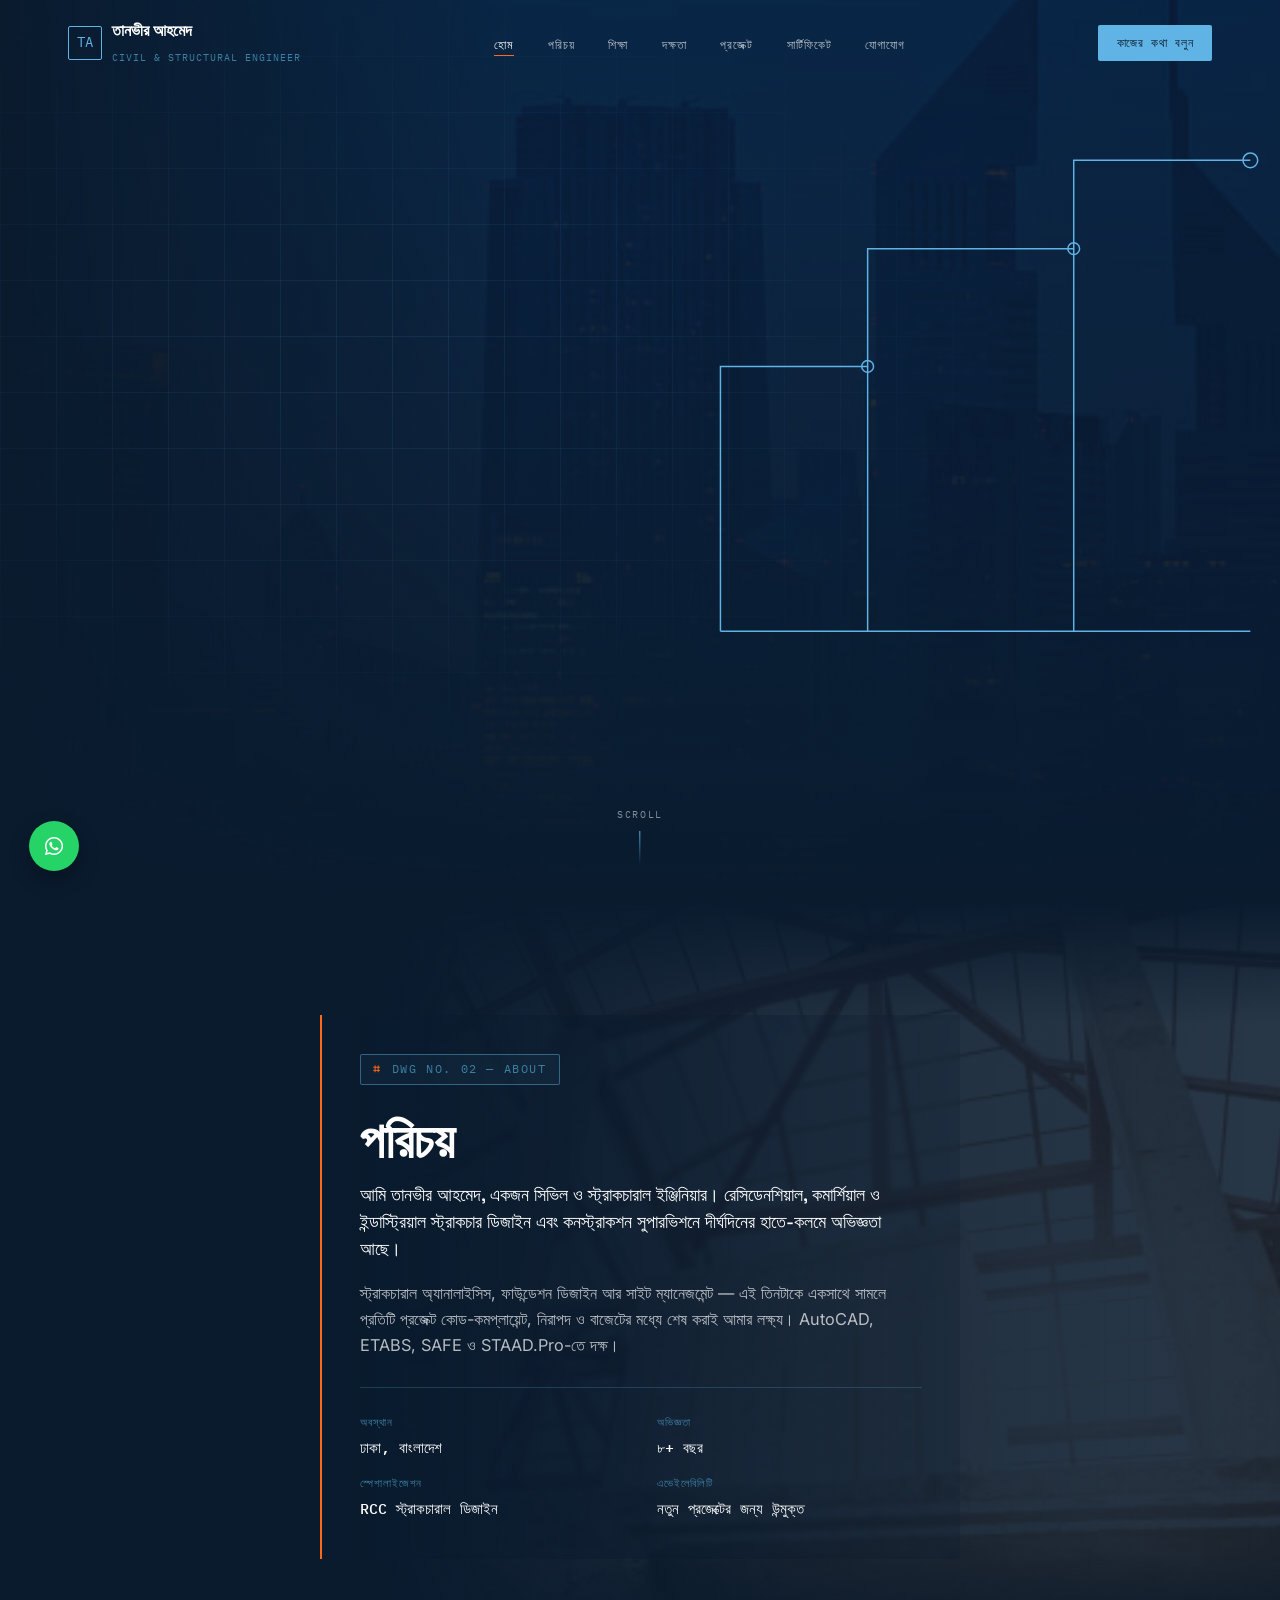
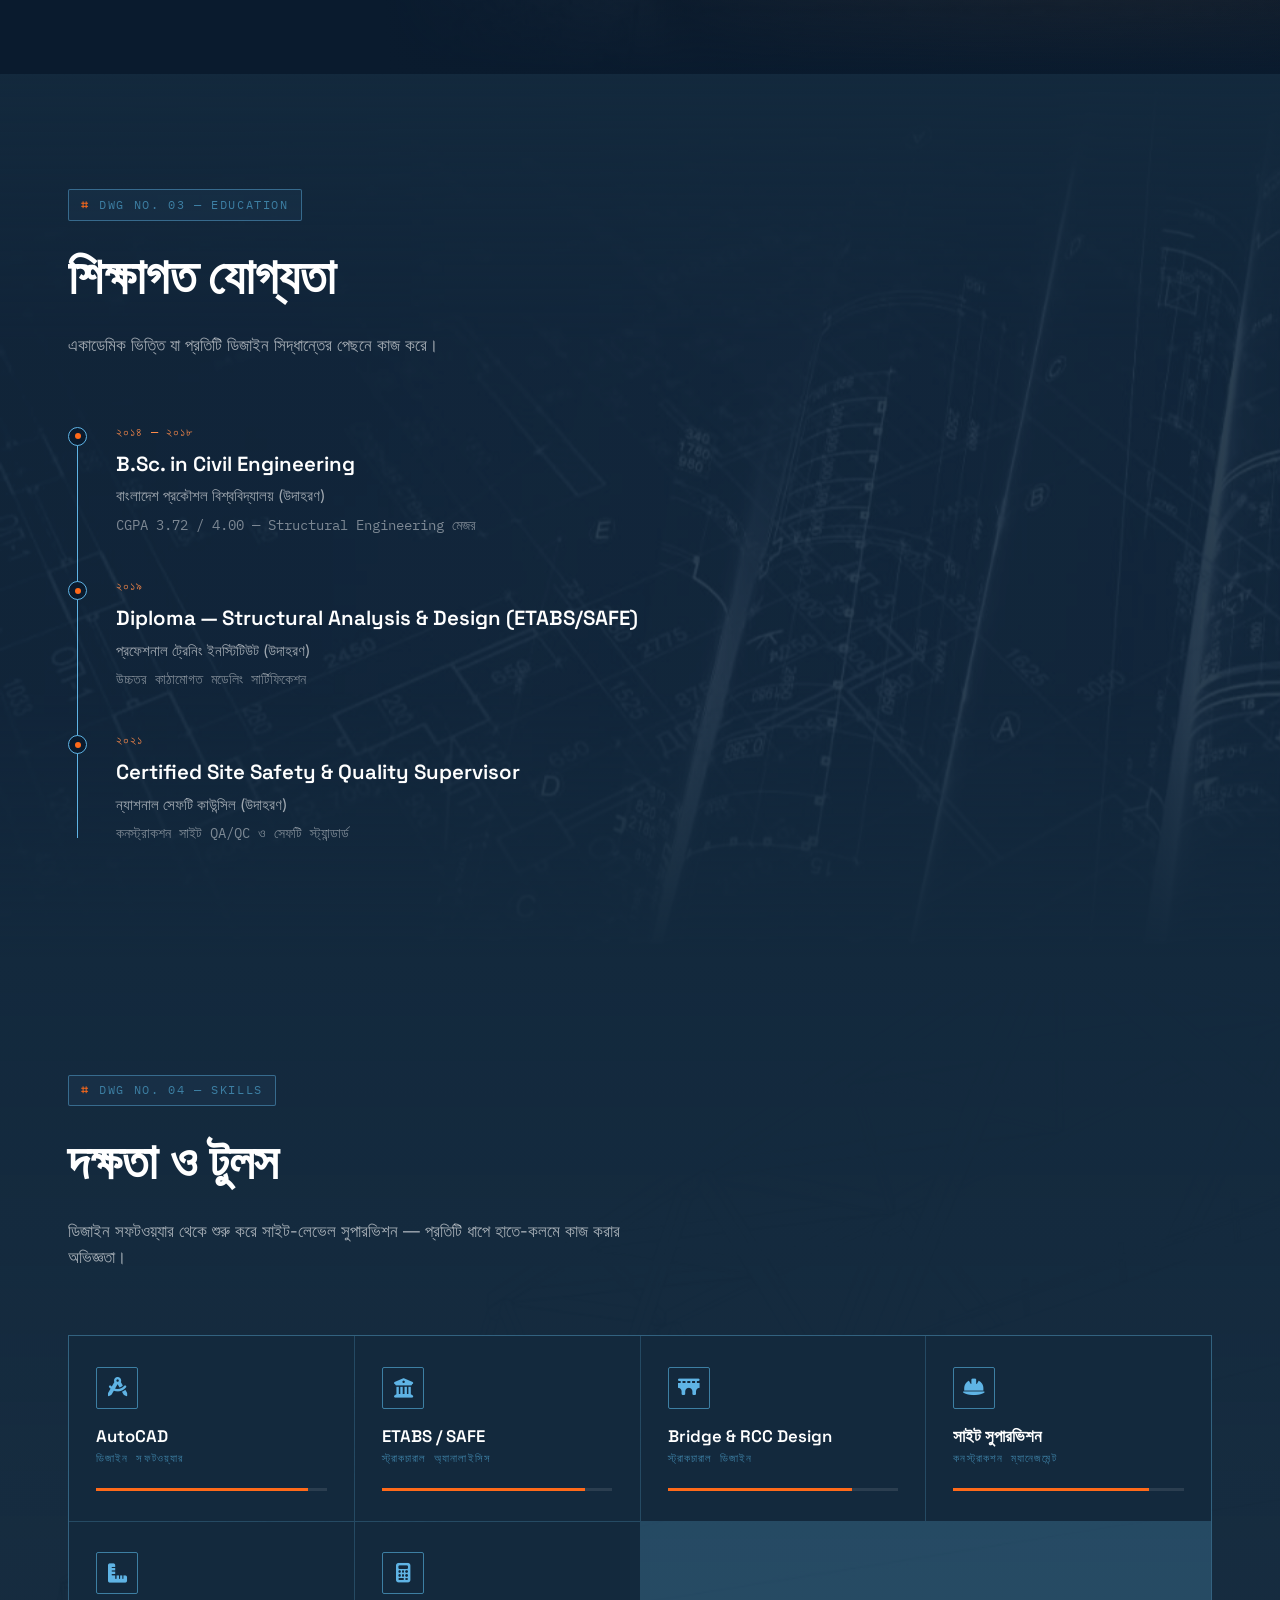
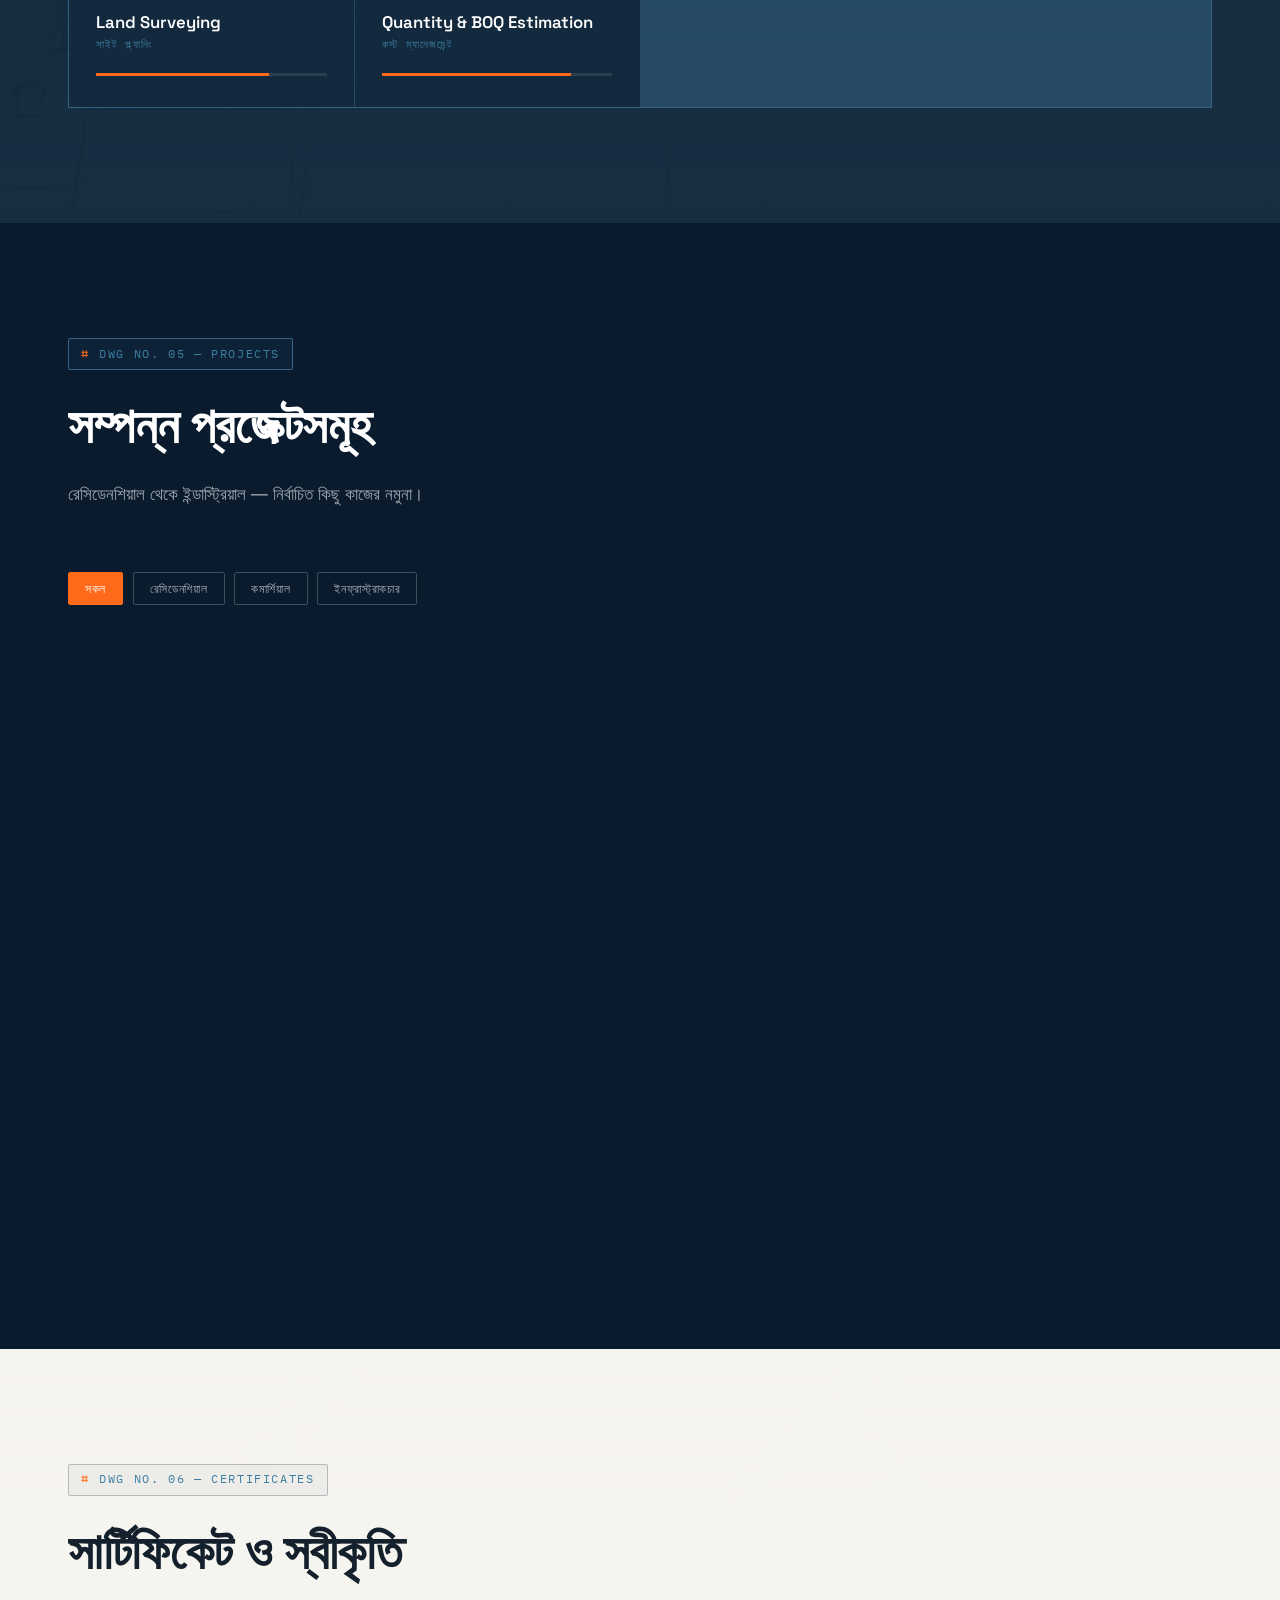
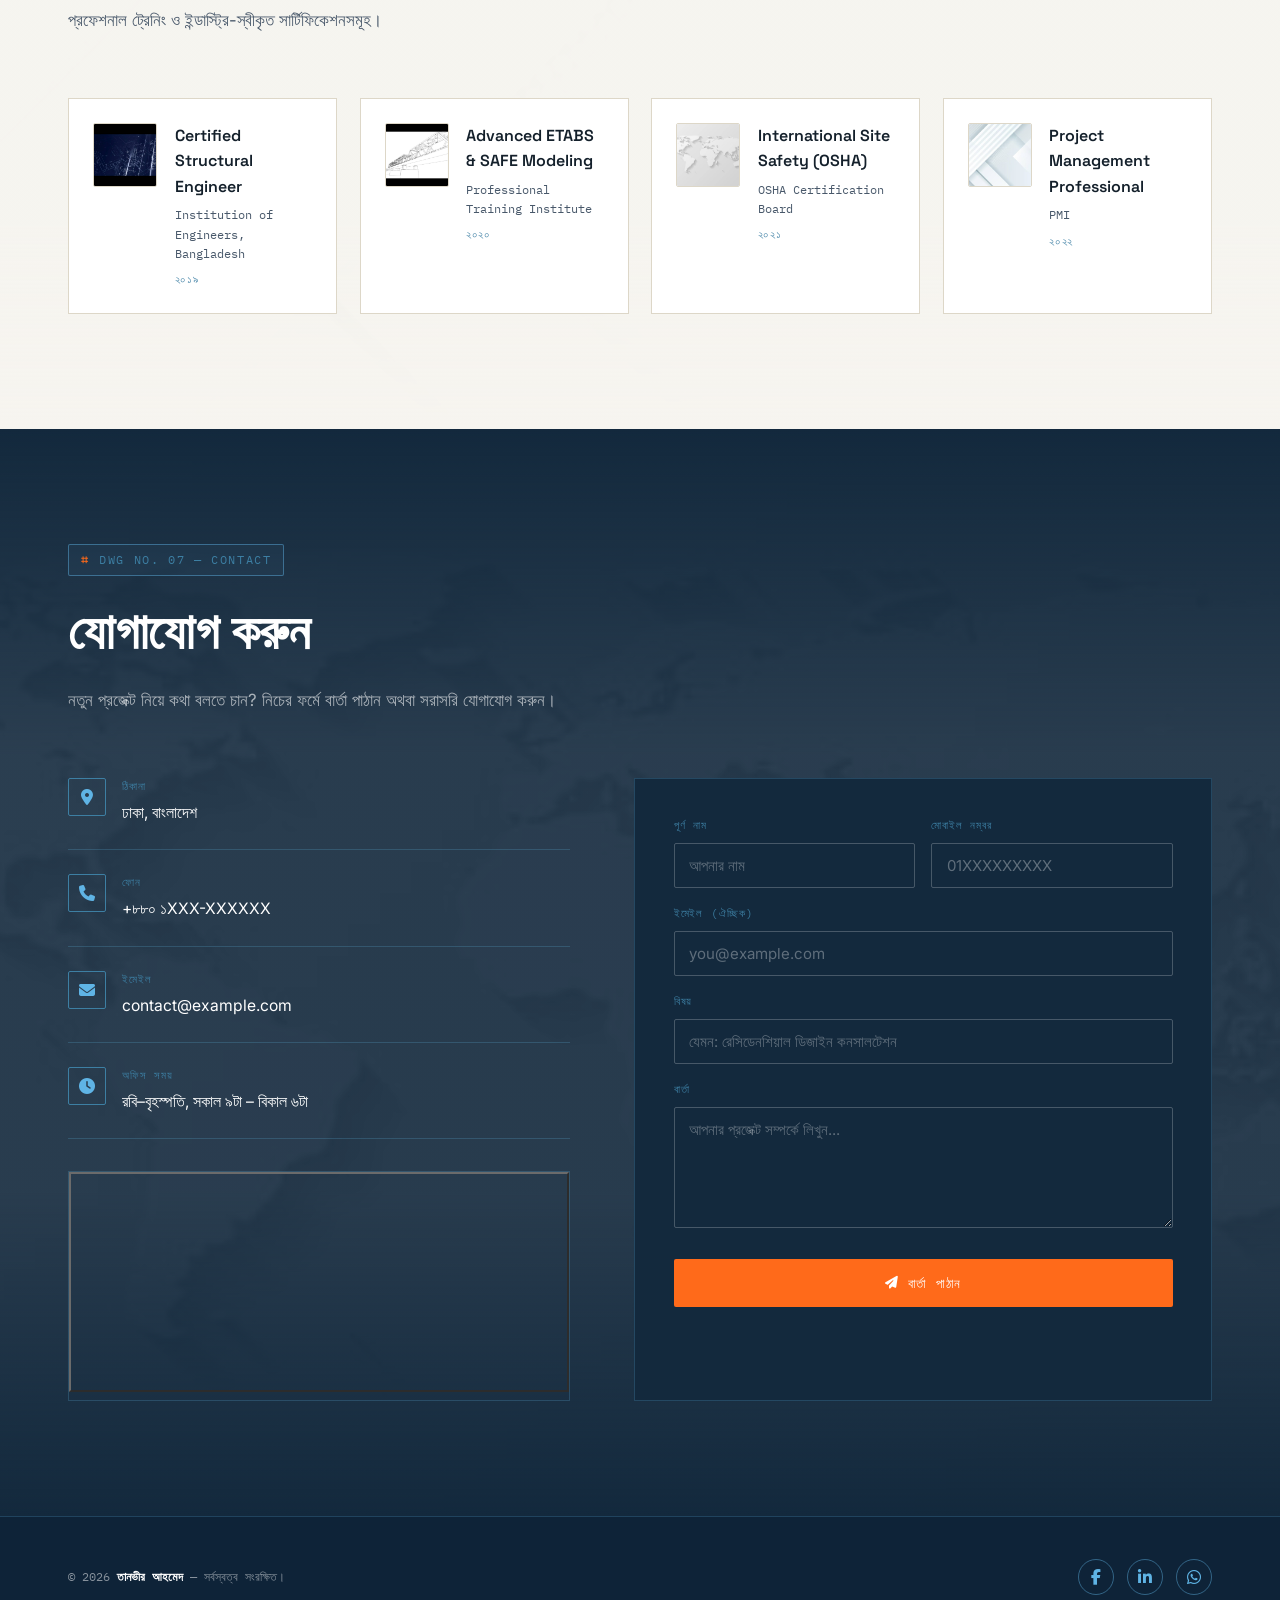
==== commit 6971c0bb: "Add files via upload" ====
--- a/index.html
+++ b/index.html
@@ -21,12 +21,17 @@
 
 <!-- Preloader -->
 <div id="preloader">
+  <div class="pre-ring"></div>
+  <div class="pre-ring pre-ring-2"></div>
   <svg class="pre-draw" viewBox="0 0 180 120">
     <path d="M10 100 L10 40 L60 40 L60 20 L120 20 L120 60 L170 60 L170 100 Z M60 40 L60 100 M120 60 L120 100" />
   </svg>
-  <div class="pre-label">লোড হচ্ছে…</div>
+  <div class="pre-percent" id="prePercent">0%</div>
+  <div class="pre-label" id="preLabel">ব্লুপ্রিন্ট লোড হচ্ছে…</div>
+  <div class="pre-bar"><div class="pre-bar-fill" id="preBarFill"></div></div>
 </div>
 
+<div id="scrollProgress"></div>
 <div id="toast"></div>
 
 <!-- Navbar -->
@@ -66,16 +71,16 @@
   </svg>
 
   <div class="container hero-content">
-    <div class="hero-eyebrow title-block">DWG NO. 01 — HOME PROFILE</div>
-    <h1 class="hero-title">নির্ভুল ডিজাইন,<br>দৃঢ় <span class="accent">নির্মাণ।</span></h1>
-    <p class="hero-role" id="heroRole">সিভিল ও স্ট্রাকচারাল ইঞ্জিনিয়ার — RCC ডিজাইন | স্ট্রাকচারাল অ্যানালাইসিস | সাইট সুপারভিশন</p>
-    <p class="hero-desc" id="heroDesc">বাস্তব সাইট অভিজ্ঞতা আর কাঠামোগত নির্ভুলতা — এই দুটোকে একসাথে নিয়ে প্রতিটি প্রজেক্টে নিরাপদ ও টেকসই ডিজাইন নিশ্চিত করি, প্ল্যানিং থেকে হ্যান্ডওভার পর্যন্ত।</p>
-    <div class="hero-actions">
+    <div class="hero-eyebrow title-block hero-in" style="--d:0">DWG NO. 01 — HOME PROFILE</div>
+    <h1 class="hero-title hero-in" style="--d:1">নির্ভুল ডিজাইন,<br>দৃঢ় <span class="accent">নির্মাণ।</span></h1>
+    <p class="hero-role hero-in" style="--d:2" id="heroRole">সিভিল ও স্ট্রাকচারাল ইঞ্জিনিয়ার — RCC ডিজাইন | স্ট্রাকচারাল অ্যানালাইসিস | সাইট সুপারভিশন</p>
+    <p class="hero-desc hero-in" style="--d:3" id="heroDesc">বাস্তব সাইট অভিজ্ঞতা আর কাঠামোগত নির্ভুলতা — এই দুটোকে একসাথে নিয়ে প্রতিটি প্রজেক্টে নিরাপদ ও টেকসই ডিজাইন নিশ্চিত করি, প্ল্যানিং থেকে হ্যান্ডওভার পর্যন্ত।</p>
+    <div class="hero-actions hero-in" style="--d:4">
       <a href="#projects" class="btn btn-primary"><i class="fas fa-diagram-project"></i> প্রজেক্ট দেখুন</a>
       <a href="#contact" class="btn btn-ghost"><i class="fas fa-file-arrow-down"></i> সিভি ডাউনলোড</a>
     </div>
 
-    <div class="hero-stats" id="heroStats">
+    <div class="hero-stats hero-in" style="--d:5" id="heroStats">
       <div class="stat"><div class="stat-tick"></div><div class="stat-num">৮+</div><div class="stat-label">বছরের অভিজ্ঞতা</div></div>
       <div class="stat"><div class="stat-tick"></div><div class="stat-num">৫০+</div><div class="stat-label">সম্পন্ন প্রজেক্ট</div></div>
       <div class="stat"><div class="stat-tick"></div><div class="stat-num">১২</div><div class="stat-label">সার্টিফিকেশন</div></div>
@@ -87,16 +92,13 @@
 </header>
 
 <!-- ABOUT -->
-<section class="section" id="about">
-  <div class="container">
-    <div class="about-grid">
-      <div class="about-frame reveal">
-        <img src="assets/engineer-walking-site.jpg" alt="Engineer on construction site" />
-      </div>
-      <div class="about-copy reveal reveal-delay-1">
-        <div class="title-block">DWG NO. 02 — ABOUT</div>
-        <h2 class="section-title" style="margin-top:1rem;">পরিচয়</h2>
-        <p id="aboutP1">আমি তানভীর আহমেদ, একজন সিভিল ও স্ট্রাকচারাল ইঞ্জিনিয়ার। রেসিডেনশিয়াল, কমার্শিয়াল ও ইন্ডাস্ট্রিয়াল স্ট্রাকচার ডিজাইন এবং কনস্ট্রাকশন সুপারভিশনে দীর্ঘদিনের হাতে-কলমে অভিজ্ঞতা আছে।</p>
+<section class="section about" id="about">
+  <div class="section-bg about-bg"><img src="assets/engineer-walking-site.jpg" alt="" /></div>
+  <div class="container">
+    <div class="about-copy reveal" data-reveal="left">
+      <div class="title-block">DWG NO. 02 — ABOUT</div>
+      <h2 class="section-title" style="margin-top:1rem;">পরিচয়</h2>
+      <p id="aboutP1">আমি তানভীর আহমেদ, একজন সিভিল ও স্ট্রাকচারাল ইঞ্জিনিয়ার। রেসিডেনশিয়াল, কমার্শিয়াল ও ইন্ডাস্ট্রিয়াল স্ট্রাকচার ডিজাইন এবং কনস্ট্রাকশন সুপারভিশনে দীর্ঘদিনের হাতে-কলমে অভিজ্ঞতা আছে।</p>
         <p id="aboutP2">স্ট্রাকচারাল অ্যানালাইসিস, ফাউন্ডেশন ডিজাইন আর সাইট ম্যানেজমেন্ট — এই তিনটাকে একসাথে সামলে প্রতিটি প্রজেক্ট কোড-কমপ্লায়েন্ট, নিরাপদ ও বাজেটের মধ্যে শেষ করাই আমার লক্ষ্য। AutoCAD, ETABS, SAFE ও STAAD.Pro-তে দক্ষ।</p>
         <div class="about-meta">
           <div><span>অবস্থান</span><strong id="aboutLocation">ঢাকা, বাংলাদেশ</strong></div>
@@ -104,15 +106,15 @@
           <div><span>স্পেশালাইজেশন</span><strong id="aboutSpec">RCC স্ট্রাকচারাল ডিজাইন</strong></div>
           <div><span>এভেইলেবিলিটি</span><strong id="aboutAvail">নতুন প্রজেক্টের জন্য উন্মুক্ত</strong></div>
         </div>
-      </div>
     </div>
   </div>
 </section>
 
 <!-- EDUCATION -->
 <section class="section section--steel" id="education">
-  <div class="container">
-    <div class="section-head reveal">
+  <div class="section-bg"><img src="assets/blueprint-dark-rolled.jpg" alt="" /></div>
+  <div class="container">
+    <div class="section-head reveal" data-reveal="up">
       <div class="title-block">DWG NO. 03 — EDUCATION</div>
       <h2 class="section-title">শিক্ষাগত যোগ্যতা</h2>
       <p class="lead">একাডেমিক ভিত্তি যা প্রতিটি ডিজাইন সিদ্ধান্তের পেছনে কাজ করে।</p>
@@ -120,21 +122,21 @@
     <div class="timeline reveal" id="educationList">
       <div class="timeline-rail"><div class="timeline-rail-draw"></div></div>
 
-      <div class="tl-item">
+      <div class="tl-item reveal" data-reveal="left">
         <div class="tl-dot"></div>
         <div class="tl-year">২০১৪ — ২০১৮</div>
         <div class="tl-degree">B.Sc. in Civil Engineering</div>
         <div class="tl-inst">বাংলাদেশ প্রকৌশল বিশ্ববিদ্যালয় (উদাহরণ)</div>
         <div class="tl-note">CGPA 3.72 / 4.00 — Structural Engineering মেজর</div>
       </div>
-      <div class="tl-item">
+      <div class="tl-item reveal" data-reveal="right">
         <div class="tl-dot"></div>
         <div class="tl-year">২০১৯</div>
         <div class="tl-degree">Diploma — Structural Analysis &amp; Design (ETABS/SAFE)</div>
         <div class="tl-inst">প্রফেশনাল ট্রেনিং ইনস্টিটিউট (উদাহরণ)</div>
         <div class="tl-note">উচ্চতর কাঠামোগত মডেলিং সার্টিফিকেশন</div>
       </div>
-      <div class="tl-item">
+      <div class="tl-item reveal" data-reveal="left">
         <div class="tl-dot"></div>
         <div class="tl-year">২০২১</div>
         <div class="tl-degree">Certified Site Safety &amp; Quality Supervisor</div>
@@ -149,18 +151,18 @@
 <section class="skills-band" id="skills">
   <div class="skills-bg"><img src="assets/bridge-truss-lineart.jpg" alt="" /></div>
   <div class="container" style="position:relative; z-index:2; padding-top:clamp(4.5rem,9vw,8rem); padding-bottom:clamp(4.5rem,9vw,8rem);">
-    <div class="section-head reveal">
+    <div class="section-head reveal" data-reveal="up">
       <div class="title-block">DWG NO. 04 — SKILLS</div>
       <h2 class="section-title">দক্ষতা ও টুলস</h2>
       <p class="lead">ডিজাইন সফটওয়্যার থেকে শুরু করে সাইট-লেভেল সুপারভিশন — প্রতিটি ধাপে হাতে-কলমে কাজ করার অভিজ্ঞতা।</p>
     </div>
-    <div class="skills-grid" id="skillsGrid">
-      <div class="skill-card reveal" style="--lvl:92%"><div class="skill-icon"><i class="fas fa-drafting-compass"></i></div><div><div class="skill-name">AutoCAD</div><div class="skill-cat">ডিজাইন সফটওয়্যার</div></div><div class="skill-bar"><div class="skill-bar-fill"></div></div></div>
-      <div class="skill-card reveal" style="--lvl:88%"><div class="skill-icon"><i class="fas fa-building-columns"></i></div><div><div class="skill-name">ETABS / SAFE</div><div class="skill-cat">স্ট্রাকচারাল অ্যানালাইসিস</div></div><div class="skill-bar"><div class="skill-bar-fill"></div></div></div>
-      <div class="skill-card reveal" style="--lvl:80%"><div class="skill-icon"><i class="fas fa-bridge"></i></div><div><div class="skill-name">Bridge &amp; RCC Design</div><div class="skill-cat">স্ট্রাকচারাল ডিজাইন</div></div><div class="skill-bar"><div class="skill-bar-fill"></div></div></div>
-      <div class="skill-card reveal" style="--lvl:85%"><div class="skill-icon"><i class="fas fa-hard-hat"></i></div><div><div class="skill-name">সাইট সুপারভিশন</div><div class="skill-cat">কনস্ট্রাকশন ম্যানেজমেন্ট</div></div><div class="skill-bar"><div class="skill-bar-fill"></div></div></div>
-      <div class="skill-card reveal" style="--lvl:75%"><div class="skill-icon"><i class="fas fa-ruler-combined"></i></div><div><div class="skill-name">Land Surveying</div><div class="skill-cat">সাইট প্ল্যানিং</div></div><div class="skill-bar"><div class="skill-bar-fill"></div></div></div>
-      <div class="skill-card reveal" style="--lvl:82%"><div class="skill-icon"><i class="fas fa-calculator"></i></div><div><div class="skill-name">Quantity &amp; BOQ Estimation</div><div class="skill-cat">কস্ট ম্যানেজমেন্ট</div></div><div class="skill-bar"><div class="skill-bar-fill"></div></div></div>
+    <div class="skills-grid stagger-grid" id="skillsGrid">
+      <div class="skill-card reveal" data-reveal="scale" style="--lvl:92%"><div class="skill-icon"><i class="fas fa-drafting-compass"></i></div><div><div class="skill-name">AutoCAD</div><div class="skill-cat">ডিজাইন সফটওয়্যার</div></div><div class="skill-bar"><div class="skill-bar-fill"></div></div></div>
+      <div class="skill-card reveal" data-reveal="scale" style="--lvl:88%"><div class="skill-icon"><i class="fas fa-building-columns"></i></div><div><div class="skill-name">ETABS / SAFE</div><div class="skill-cat">স্ট্রাকচারাল অ্যানালাইসিস</div></div><div class="skill-bar"><div class="skill-bar-fill"></div></div></div>
+      <div class="skill-card reveal" data-reveal="scale" style="--lvl:80%"><div class="skill-icon"><i class="fas fa-bridge"></i></div><div><div class="skill-name">Bridge &amp; RCC Design</div><div class="skill-cat">স্ট্রাকচারাল ডিজাইন</div></div><div class="skill-bar"><div class="skill-bar-fill"></div></div></div>
+      <div class="skill-card reveal" data-reveal="scale" style="--lvl:85%"><div class="skill-icon"><i class="fas fa-hard-hat"></i></div><div><div class="skill-name">সাইট সুপারভিশন</div><div class="skill-cat">কনস্ট্রাকশন ম্যানেজমেন্ট</div></div><div class="skill-bar"><div class="skill-bar-fill"></div></div></div>
+      <div class="skill-card reveal" data-reveal="scale" style="--lvl:75%"><div class="skill-icon"><i class="fas fa-ruler-combined"></i></div><div><div class="skill-name">Land Surveying</div><div class="skill-cat">সাইট প্ল্যানিং</div></div><div class="skill-bar"><div class="skill-bar-fill"></div></div></div>
+      <div class="skill-card reveal" data-reveal="scale" style="--lvl:82%"><div class="skill-icon"><i class="fas fa-calculator"></i></div><div><div class="skill-name">Quantity &amp; BOQ Estimation</div><div class="skill-cat">কস্ট ম্যানেজমেন্ট</div></div><div class="skill-bar"><div class="skill-bar-fill"></div></div></div>
     </div>
   </div>
 </section>
@@ -168,44 +170,44 @@
 <!-- PROJECTS -->
 <section class="section" id="projects">
   <div class="container">
-    <div class="section-head reveal">
+    <div class="section-head reveal" data-reveal="up">
       <div class="title-block">DWG NO. 05 — PROJECTS</div>
       <h2 class="section-title">সম্পন্ন প্রজেক্টসমূহ</h2>
       <p class="lead">রেসিডেনশিয়াল থেকে ইন্ডাস্ট্রিয়াল — নির্বাচিত কিছু কাজের নমুনা।</p>
     </div>
-    <div class="filter-row reveal" id="projectFilters">
+    <div class="filter-row reveal" data-reveal="up" id="projectFilters">
       <button class="filter-btn active" data-filter="all">সকল</button>
       <button class="filter-btn" data-filter="residential">রেসিডেনশিয়াল</button>
       <button class="filter-btn" data-filter="commercial">কমার্শিয়াল</button>
       <button class="filter-btn" data-filter="infrastructure">ইনফ্রাস্ট্রাকচার</button>
     </div>
-    <div class="projects-grid" id="projectsGrid">
-      <div class="project-card reveal" data-cat="infrastructure">
+    <div class="projects-grid stagger-grid" id="projectsGrid">
+      <div class="project-card reveal" data-reveal="clip" data-cat="infrastructure">
         <img src="assets/bridge-blueprint-dimensions.jpg" alt="Bridge design project" />
         <div class="project-overlay"><div class="project-tag">ইনফ্রাস্ট্রাকচার · ২০২৩</div><div class="project-title">১০০ মিটার আর্চ ব্রিজ ডিজাইন</div><div class="project-loc">মাগুরা, বাংলাদেশ</div></div>
         <div class="project-corner"><i class="fas fa-arrow-up-right-from-square"></i></div>
       </div>
-      <div class="project-card reveal reveal-delay-1" data-cat="commercial">
+      <div class="project-card reveal" data-reveal="clip" data-cat="commercial">
         <img src="assets/construction-sunset-crane.jpg" alt="Commercial tower construction" />
         <div class="project-overlay"><div class="project-tag">কমার্শিয়াল · ২০২২</div><div class="project-title">১৮-তলা কমার্শিয়াল টাওয়ার</div><div class="project-loc">ঢাকা, বাংলাদেশ</div></div>
         <div class="project-corner"><i class="fas fa-arrow-up-right-from-square"></i></div>
       </div>
-      <div class="project-card reveal reveal-delay-2" data-cat="residential">
+      <div class="project-card reveal" data-reveal="clip" data-cat="residential">
         <img src="assets/construction-silhouette-orange.jpg" alt="Residential building construction" />
         <div class="project-overlay"><div class="project-tag">রেসিডেনশিয়াল · ২০২১</div><div class="project-title">৮-তলা রেসিডেনশিয়াল কমপ্লেক্স</div><div class="project-loc">চট্টগ্রাম, বাংলাদেশ</div></div>
         <div class="project-corner"><i class="fas fa-arrow-up-right-from-square"></i></div>
       </div>
-      <div class="project-card reveal" data-cat="infrastructure">
+      <div class="project-card reveal" data-reveal="clip" data-cat="infrastructure">
         <img src="assets/blueprint-floorplan-blue.jpg" alt="Structural floor plan" />
         <div class="project-overlay"><div class="project-tag">ইনফ্রাস্ট্রাকচার · ২০২০</div><div class="project-title">ইন্ডাস্ট্রিয়াল ওয়্যারহাউস স্ট্রাকচার</div><div class="project-loc">গাজীপুর, বাংলাদেশ</div></div>
         <div class="project-corner"><i class="fas fa-arrow-up-right-from-square"></i></div>
       </div>
-      <div class="project-card reveal reveal-delay-1" data-cat="commercial">
+      <div class="project-card reveal" data-reveal="clip" data-cat="commercial">
         <img src="assets/blueprint-floorplan-navy.jpg" alt="Commercial building blueprint" />
         <div class="project-overlay"><div class="project-tag">কমার্শিয়াল · ২০১৯</div><div class="project-title">শপিং কমপ্লেক্স স্ট্রাকচারাল ডিজাইন</div><div class="project-loc">সিলেট, বাংলাদেশ</div></div>
         <div class="project-corner"><i class="fas fa-arrow-up-right-from-square"></i></div>
       </div>
-      <div class="project-card reveal reveal-delay-2" data-cat="residential">
+      <div class="project-card reveal" data-reveal="clip" data-cat="residential">
         <img src="assets/engineer-desk-flatlay.jpg" alt="Residential design planning" />
         <div class="project-overlay"><div class="project-tag">রেসিডেনশিয়াল · ২০১৮</div><div class="project-title">প্রাইভেট ভিলা ডিজাইন ও সুপারভিশন</div><div class="project-loc">নারায়ণগঞ্জ, বাংলাদেশ</div></div>
         <div class="project-corner"><i class="fas fa-arrow-up-right-from-square"></i></div>
@@ -216,26 +218,27 @@
 
 <!-- CERTIFICATES -->
 <section class="section section--light" id="certificates">
-  <div class="container">
-    <div class="section-head reveal">
+  <div class="section-bg"><img src="assets/abstract-white-diagonal.jpg" alt="" /></div>
+  <div class="container">
+    <div class="section-head reveal" data-reveal="up">
       <div class="title-block">DWG NO. 06 — CERTIFICATES</div>
       <h2 class="section-title">সার্টিফিকেট ও স্বীকৃতি</h2>
       <p class="lead">প্রফেশনাল ট্রেনিং ও ইন্ডাস্ট্রি-স্বীকৃত সার্টিফিকেশনসমূহ।</p>
     </div>
-    <div class="cert-grid" id="certGrid">
-      <div class="cert-card reveal">
+    <div class="cert-grid stagger-grid" id="certGrid">
+      <div class="cert-card reveal" data-reveal="rotate">
         <div class="cert-thumb"><img src="assets/blueprint-dark-rolled.jpg" alt="" /></div>
         <div><div class="cert-title">Certified Structural Engineer</div><div class="cert-issuer">Institution of Engineers, Bangladesh</div><div class="cert-year">২০১৯</div></div>
       </div>
-      <div class="cert-card reveal reveal-delay-1">
+      <div class="cert-card reveal" data-reveal="rotate">
         <div class="cert-thumb"><img src="assets/bridge-truss-lineart.jpg" alt="" /></div>
         <div><div class="cert-title">Advanced ETABS &amp; SAFE Modeling</div><div class="cert-issuer">Professional Training Institute</div><div class="cert-year">২০২০</div></div>
       </div>
-      <div class="cert-card reveal reveal-delay-2">
+      <div class="cert-card reveal" data-reveal="rotate">
         <div class="cert-thumb"><img src="assets/world-map-white.jpg" alt="" /></div>
         <div><div class="cert-title">International Site Safety (OSHA)</div><div class="cert-issuer">OSHA Certification Board</div><div class="cert-year">২০২১</div></div>
       </div>
-      <div class="cert-card reveal">
+      <div class="cert-card reveal" data-reveal="rotate">
         <div class="cert-thumb"><img src="assets/abstract-white-diagonal.jpg" alt="" /></div>
         <div><div class="cert-title">Project Management Professional</div><div class="cert-issuer">PMI</div><div class="cert-year">২০২২</div></div>
       </div>
@@ -252,21 +255,22 @@
 
 <!-- CONTACT -->
 <section class="section section--steel" id="contact">
-  <div class="container">
-    <div class="section-head reveal">
+  <div class="section-bg"><img src="assets/world-map-white.jpg" alt="" /></div>
+  <div class="container">
+    <div class="section-head reveal" data-reveal="up">
       <div class="title-block">DWG NO. 07 — CONTACT</div>
       <h2 class="section-title">যোগাযোগ করুন</h2>
       <p class="lead">নতুন প্রজেক্ট নিয়ে কথা বলতে চান? নিচের ফর্মে বার্তা পাঠান অথবা সরাসরি যোগাযোগ করুন।</p>
     </div>
     <div class="contact-wrap">
-      <div class="contact-list reveal">
+      <div class="contact-list reveal" data-reveal="left">
         <div class="c-item"><div class="c-icon"><i class="fas fa-location-dot"></i></div><div><div class="c-label">ঠিকানা</div><div class="c-value" id="contactAddress">ঢাকা, বাংলাদেশ</div></div></div>
         <div class="c-item"><div class="c-icon"><i class="fas fa-phone"></i></div><div><div class="c-label">ফোন</div><div class="c-value" id="contactPhone">+৮৮০ ১XXX-XXXXXX</div></div></div>
         <div class="c-item"><div class="c-icon"><i class="fas fa-envelope"></i></div><div><div class="c-label">ইমেইল</div><div class="c-value" id="contactEmail">contact@example.com</div></div></div>
         <div class="c-item"><div class="c-icon"><i class="fas fa-clock"></i></div><div><div class="c-label">অফিস সময়</div><div class="c-value" id="contactHours">রবি–বৃহস্পতি, সকাল ৯টা – বিকাল ৬টা</div></div></div>
         <div class="map-frame"><iframe id="contactMap" src="https://www.google.com/maps?q=Dhaka,Bangladesh&output=embed" loading="lazy"></iframe></div>
       </div>
-      <form class="contact-form reveal reveal-delay-1" id="contactForm">
+      <form class="contact-form reveal" data-reveal="right" id="contactForm">
         <div class="form-row">
           <div class="form-group"><label for="msgName">পূর্ণ নাম</label><input type="text" id="msgName" required placeholder="আপনার নাম"></div>
           <div class="form-group"><label for="msgPhone">মোবাইল নম্বর</label><input type="tel" id="msgPhone" required placeholder="01XXXXXXXXX"></div>
--- a/style.css
+++ b/style.css
@@ -87,23 +87,58 @@
    ============================================================ */
 #preloader{
   position:fixed; inset:0; z-index:9999;
-  background:var(--navy);
-  display:flex; align-items:center; justify-content:center;
-  transition:opacity .6s var(--ease), visibility .6s var(--ease);
-}
-#preloader.hide{ opacity:0; visibility:hidden; pointer-events:none; }
-.pre-draw{ width:180px; height:120px; }
+  background:
+    radial-gradient(circle at 50% 42%, rgba(95,180,229,.10) 0%, transparent 55%),
+    var(--navy);
+  background-image:
+    linear-gradient(var(--line) 1px, transparent 1px),
+    linear-gradient(90deg, var(--line) 1px, transparent 1px),
+    radial-gradient(circle at 50% 42%, rgba(95,180,229,.10) 0%, transparent 55%);
+  background-size:42px 42px, 42px 42px, auto;
+  display:flex; align-items:center; justify-content:center; flex-direction:column;
+  transition:opacity .7s var(--ease), visibility .7s var(--ease), transform .7s var(--ease), filter .7s var(--ease);
+}
+#preloader.hide{ opacity:0; visibility:hidden; pointer-events:none; transform:scale(1.05); filter:blur(8px); }
+.pre-ring{
+  position:absolute; width:210px; height:210px; border-radius:50%;
+  border:1px dashed var(--line-strong);
+  animation:spinRing 12s linear infinite;
+}
+.pre-ring-2{ width:260px; height:260px; border-style:dotted; border-color:rgba(255,106,26,.35); animation-duration:18s; animation-direction:reverse; }
+@keyframes spinRing{ to{ transform:rotate(360deg); } }
+.pre-draw{ width:150px; height:100px; position:relative; z-index:2; }
 .pre-draw path{
   fill:none; stroke:var(--cyan); stroke-width:1.4;
   stroke-dasharray:600; stroke-dashoffset:600;
-  animation:drawLine 1.8s var(--ease) forwards infinite;
+  animation:drawLine 2.4s var(--ease) forwards infinite;
+}
+.pre-percent{
+  position:relative; z-index:2; margin-top:1.1rem;
+  font-family:var(--f-mono); font-size:1.7rem; font-weight:600; letter-spacing:.04em;
+  color:#fff;
 }
 .pre-label{
-  position:absolute; margin-top:150px;
+  position:relative; z-index:2; margin-top:.5rem;
   font-family:var(--f-mono); font-size:.7rem; letter-spacing:.2em;
   color:var(--cyan-dim); text-transform:uppercase;
-}
+  min-height:1em;
+}
+.pre-bar{
+  position:relative; z-index:2; margin-top:1.4rem; width:180px; height:2px;
+  background:rgba(255,255,255,.12); overflow:hidden;
+}
+.pre-bar-fill{ height:100%; width:0%; background:linear-gradient(90deg,var(--cyan),var(--orange)); transition:width .12s linear; }
 @keyframes drawLine{ to{ stroke-dashoffset:0; } }
+
+/* ============================================================
+   SCROLL PROGRESS BAR
+   ============================================================ */
+#scrollProgress{
+  position:fixed; top:0; left:0; height:3px; width:0%; z-index:1000;
+  background:linear-gradient(90deg,var(--cyan),var(--orange));
+  box-shadow:0 0 8px rgba(95,180,229,.6);
+  transition:width .08s linear;
+}
 
 /* ============================================================
    NAVBAR
@@ -164,11 +199,11 @@
   background:var(--navy); overflow:hidden;
 }
 .hero-bg{
-  position:absolute; inset:0; z-index:0;
+  position:absolute; inset:0; z-index:0; overflow:hidden;
 }
 .hero-bg img{
-  width:100%; height:100%; object-fit:cover; opacity:.34;
-  transform:scale(1.08);
+  position:absolute; top:-12%; left:0; width:100%; height:124%; object-fit:cover; opacity:.34;
+  will-change:transform;
 }
 .hero-bg::after{
   content:""; position:absolute; inset:0;
@@ -194,6 +229,8 @@
 @keyframes drawOnce{ to{ stroke-dashoffset:0; } }
 
 .hero-content{ position:relative; z-index:3; padding-top:5rem; }
+.hero-in{ opacity:0; transform:translateY(22px); transition:opacity .8s var(--ease), transform .8s var(--ease); transition-delay:calc(var(--d,0) * 110ms + .3s); }
+body.loaded .hero-in{ opacity:1; transform:translateY(0); }
 .hero-eyebrow{ margin-bottom:1.6rem; }
 .hero-title{
   font-family:var(--f-display); font-weight:700;
@@ -271,24 +308,51 @@
 .reveal-delay-3.in-view{ transition-delay:.3s; }
 
 /* ============================================================
-   ABOUT
-   ============================================================ */
-.about-grid{ display:grid; grid-template-columns:.85fr 1.15fr; gap:clamp(2rem,5vw,4.5rem); align-items:center; }
-.about-frame{
-  position:relative; border:1px solid var(--line-strong); padding:14px;
-}
-.about-frame::before, .about-frame::after{
-  content:""; position:absolute; width:16px; height:16px; border:1.5px solid var(--orange);
-}
-.about-frame::before{ top:-8px; left:-8px; border-right:none; border-bottom:none; }
-.about-frame::after{ bottom:-8px; right:-8px; border-left:none; border-top:none; }
-.about-frame img{ filter:grayscale(.15) contrast(1.05); }
+   ABOUT — photo as a smart, blended section background
+   ============================================================ */
+.about{ min-height:70vh; display:flex; align-items:center; }
+.about-copy{
+  position:relative; max-width:640px; z-index:2;
+  padding:clamp(1.6rem,3vw,2.6rem); border-left:2px solid var(--orange);
+  background:linear-gradient(90deg, rgba(10,27,46,.55) 0%, rgba(10,27,46,.2) 100%);
+  backdrop-filter:blur(2px);
+}
 .about-copy p{ color:rgba(255,255,255,.7); margin-bottom:1.1rem; font-size:1.02rem; }
 .about-copy p:first-of-type{ color:#fff; font-size:1.14rem; font-family:var(--f-display); font-weight:500; line-height:1.5; }
 .about-meta{ margin-top:1.8rem; display:grid; grid-template-columns:1fr 1fr; gap:1rem 2rem; border-top:1px solid var(--line); padding-top:1.6rem; }
-.about-meta div{ font-family:var(--f-mono); font-size:.78rem; }
+.about-meta div{ font-family:var(--f-mono); font-size:.78rem; transition:transform .25s var(--ease); border-radius:2px; }
+.about-meta div:hover{ transform:translateX(5px); }
 .about-meta span{ display:block; color:var(--cyan-dim); text-transform:uppercase; letter-spacing:.08em; font-size:.66rem; margin-bottom:.3rem; }
-.about-meta strong{ color:#fff; font-weight:500; font-size:.92rem; }
+.about-meta strong{ color:#fff; font-weight:500; font-size:.92rem; transition:color .25s; }
+.about-meta div:hover strong{ color:var(--cyan); }
+
+.about-bg img{ object-position:78% center; opacity:.55; filter:grayscale(.1) contrast(1.05); }
+.about-bg::after{
+  content:""; position:absolute; inset:0;
+  background:
+    linear-gradient(90deg, var(--navy) 0%, var(--navy) 30%, rgba(10,27,46,.35) 62%, rgba(10,27,46,.1) 100%),
+    linear-gradient(180deg, var(--navy) 0%, rgba(10,27,46,.1) 16%, rgba(10,27,46,.1) 84%, var(--navy) 100%);
+}
+
+/* ============================================================
+   SMART SECTION BACKGROUNDS — reused across sections instead of
+   plain standalone photos; each section's image lives behind its
+   own content, blended with the section's palette + parallax.
+   ============================================================ */
+.section-bg, .skills-bg{
+  position:absolute; inset:0; z-index:0; overflow:hidden; pointer-events:none;
+}
+.section-bg img, .skills-bg img{
+  position:absolute; top:-12%; left:0; width:100%; height:124%; object-fit:cover;
+  will-change:transform; opacity:.16; filter:grayscale(.3) contrast(1.05);
+}
+.skills-bg img{ opacity:.14; filter:none; }
+.section--light .section-bg img{ opacity:.09; filter:grayscale(.45) contrast(1) brightness(1.15); }
+.section-bg::after{ content:""; position:absolute; inset:0; }
+.section--steel .section-bg::after{ background:linear-gradient(180deg, var(--steel) 0%, rgba(19,41,61,.35) 30%, rgba(19,41,61,.35) 70%, var(--steel) 100%); }
+.section:not(.section--light):not(.section--steel):not(.about) .section-bg::after{ background:linear-gradient(180deg, var(--navy) 0%, rgba(10,27,46,.35) 30%, rgba(10,27,46,.35) 70%, var(--navy) 100%); }
+.section--light .section-bg::after{ background:linear-gradient(180deg, var(--paper) 0%, rgba(246,244,239,.4) 30%, rgba(246,244,239,.4) 70%, var(--paper) 100%); }
+.section > .container{ position:relative; z-index:2; }
 
 /* ============================================================
    EDUCATION — drawn timeline (rail = a surveyed line, ticks = milestones)
@@ -312,8 +376,6 @@
 .skills-band{
   position:relative; background:var(--steel); overflow:hidden;
 }
-.skills-bg{ position:absolute; inset:0; opacity:.14; }
-.skills-bg img{ width:100%; height:100%; object-fit:cover; }
 .skills-band::after{ content:""; position:absolute; inset:0; background:linear-gradient(180deg, var(--steel) 0%, rgba(19,41,61,.85) 100%); }
 .skills-grid{ position:relative; z-index:2; display:grid; grid-template-columns:repeat(auto-fit,minmax(230px,1fr)); gap:1px; background:var(--line); border:1px solid var(--line); margin-top:2rem; }
 .skill-card{
@@ -447,6 +509,80 @@
 }
 
 /* ============================================================
+   REVEAL VARIANTS — each section gets its own distinct
+   scroll-triggered animation instead of one generic fade
+   ============================================================ */
+.reveal[data-reveal="up"]{ transform:translateY(28px); }
+.reveal[data-reveal="up"].in-view{ transform:none; }
+
+.reveal[data-reveal="left"]{ transform:translateX(-52px); }
+.reveal[data-reveal="left"].in-view{ transform:none; }
+
+.reveal[data-reveal="right"]{ transform:translateX(52px); }
+.reveal[data-reveal="right"].in-view{ transform:none; }
+
+.reveal[data-reveal="scale"]{ transform:scale(.88) translateY(14px); }
+.reveal[data-reveal="scale"].in-view{ transform:scale(1) translateY(0); }
+
+.reveal[data-reveal="rotate"]{ transform:translateY(26px) rotate(-4deg); }
+.reveal[data-reveal="rotate"].in-view{ transform:translateY(0) rotate(0deg); }
+
+.reveal[data-reveal="clip"]{
+  transform:translateY(18px);
+  clip-path:inset(0 0 100% 0);
+  transition:opacity .7s var(--ease), transform .7s var(--ease), clip-path .9s var(--ease);
+}
+.reveal[data-reveal="clip"].in-view{ transform:translateY(0); clip-path:inset(0 0 0% 0); }
+
+/* smoother base easing for every reveal element */
+.reveal{ transition-duration:.85s; transition-timing-function:var(--ease); }
+
+/* staggered children — JS assigns transition-delay per child on observe */
+.stagger-grid > *{ transition-delay:var(--stagger-delay, 0ms); }
+
+/* ============================================================
+   HOVER MICRO-INTERACTIONS — every section gets tactile feedback
+   ============================================================ */
+.stat{ transition:transform .3s var(--ease); cursor:default; }
+.stat:hover{ transform:translateY(-5px); }
+.stat:hover .stat-num{ color:var(--orange-2); }
+.stat-num{ transition:color .3s; }
+
+.tl-item{ transition:transform .3s var(--ease); }
+.tl-item:hover{ transform:translateX(8px); }
+.tl-dot{ transition:background .3s, border-color .3s, box-shadow .3s; }
+.tl-item:hover .tl-dot{ background:var(--orange); border-color:var(--orange); box-shadow:0 0 0 6px rgba(255,106,26,.18); }
+.tl-degree{ transition:color .3s; }
+.tl-item:hover .tl-degree{ color:var(--cyan); }
+
+.skill-card, .project-card, .cert-card{ transition:transform .18s ease-out, background .3s var(--ease), box-shadow .3s var(--ease); transform-style:preserve-3d; }
+.skill-card:hover{ box-shadow:0 14px 30px -18px rgba(0,0,0,.5); }
+.skill-icon{ transition:transform .3s var(--ease), color .3s, border-color .3s; }
+.skill-card:hover .skill-icon{ transform:rotate(-8deg) scale(1.08); color:var(--orange); border-color:var(--orange); }
+
+.project-card{ cursor:pointer; }
+.project-card:hover{ box-shadow:0 20px 44px -20px rgba(0,0,0,.55); }
+
+.cert-card:hover{ box-shadow:0 18px 40px -20px rgba(19,41,61,.25); }
+.cert-thumb img{ transition:transform .4s var(--ease); }
+.cert-card:hover .cert-thumb img{ transform:scale(1.12); }
+
+.c-item{ transition:transform .25s var(--ease), border-color .25s; }
+.c-item:hover{ transform:translateX(7px); border-color:var(--cyan); }
+.c-icon{ transition:background .25s, color .25s, transform .25s; }
+.c-item:hover .c-icon{ background:var(--cyan); color:var(--navy); transform:scale(1.08); }
+
+/* magnetic glow-follow on buttons & filters */
+.btn, .nav-cta, .filter-btn{ position:relative; overflow:hidden; }
+.btn::after, .nav-cta::after, .filter-btn::after{
+  content:""; position:absolute; inset:0; border-radius:inherit; pointer-events:none;
+  background:radial-gradient(90px circle at var(--mx,50%) var(--my,50%), rgba(255,255,255,.35), transparent 65%);
+  opacity:0; transition:opacity .3s;
+}
+.btn:hover::after, .nav-cta:hover::after, .filter-btn:hover::after{ opacity:1; }
+.filter-btn.active::after{ display:none; }
+
+/* ============================================================
    RESPONSIVE
    ============================================================ */
 @media (max-width: 860px){
@@ -456,12 +592,18 @@
   .nav-links.open{ transform:translateX(0); }
   .hamburger{ display:flex; }
   .nav-cta{ display:none; }
-  .about-grid, .contact-wrap{ grid-template-columns:1fr; }
+  .contact-wrap{ grid-template-columns:1fr; }
   .about-meta{ grid-template-columns:1fr 1fr; }
   .form-row{ grid-template-columns:1fr; }
   .hero-stats{ flex-wrap:wrap; }
   .stat{ flex:1 1 45%; border-left:none; border-top:1px solid var(--line); padding:1rem 0 0; margin-top:1rem;}
+  .about-copy{ max-width:100%; border-left:none; border-top:2px solid var(--orange); }
+  .about-bg img{ object-position:60% center; opacity:.32; }
+  .about-bg::after{ background:linear-gradient(180deg, var(--navy) 0%, rgba(10,27,46,.55) 30%, rgba(10,27,46,.55) 70%, var(--navy) 100%); }
 }
 @media (max-width: 480px){
   .about-meta{ grid-template-columns:1fr; }
 }
+@media (prefers-reduced-motion: reduce){
+  .section-bg img, .hero-bg img, .skills-bg img{ transform:none !important; }
+}
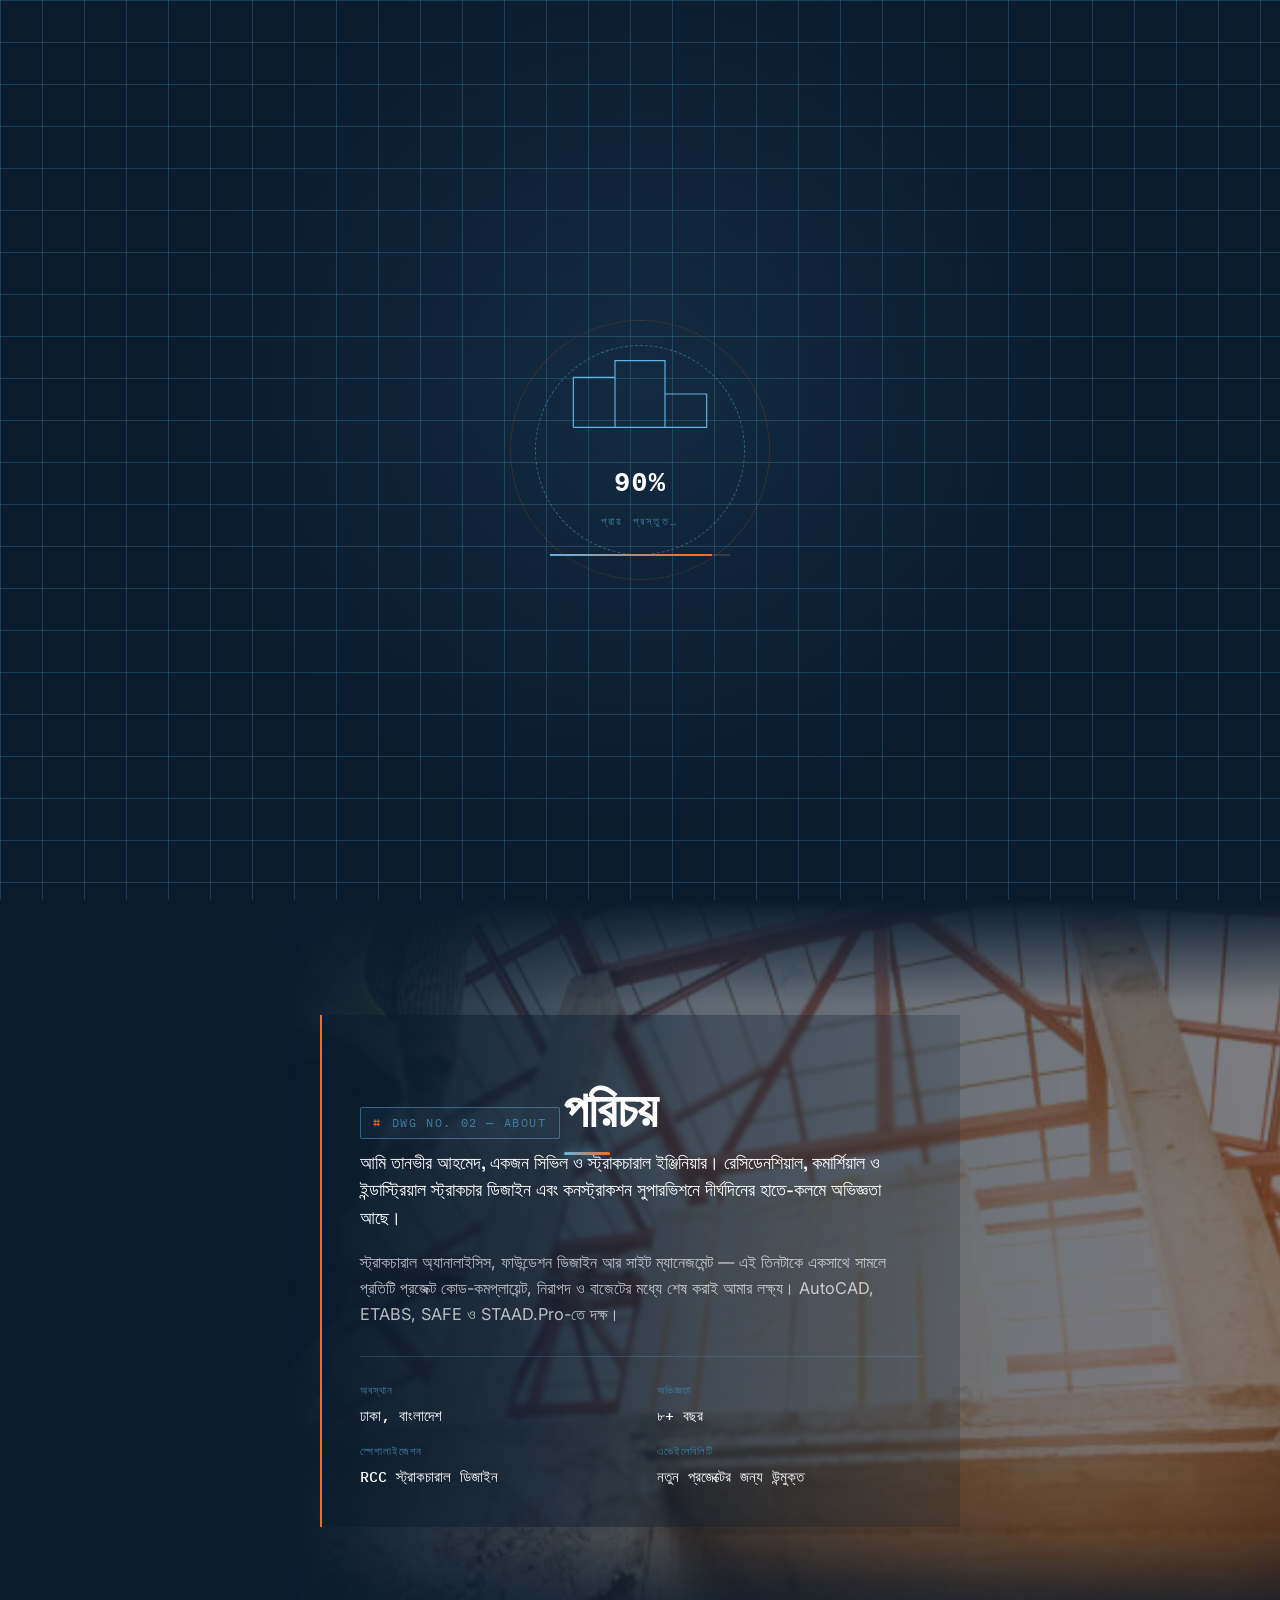
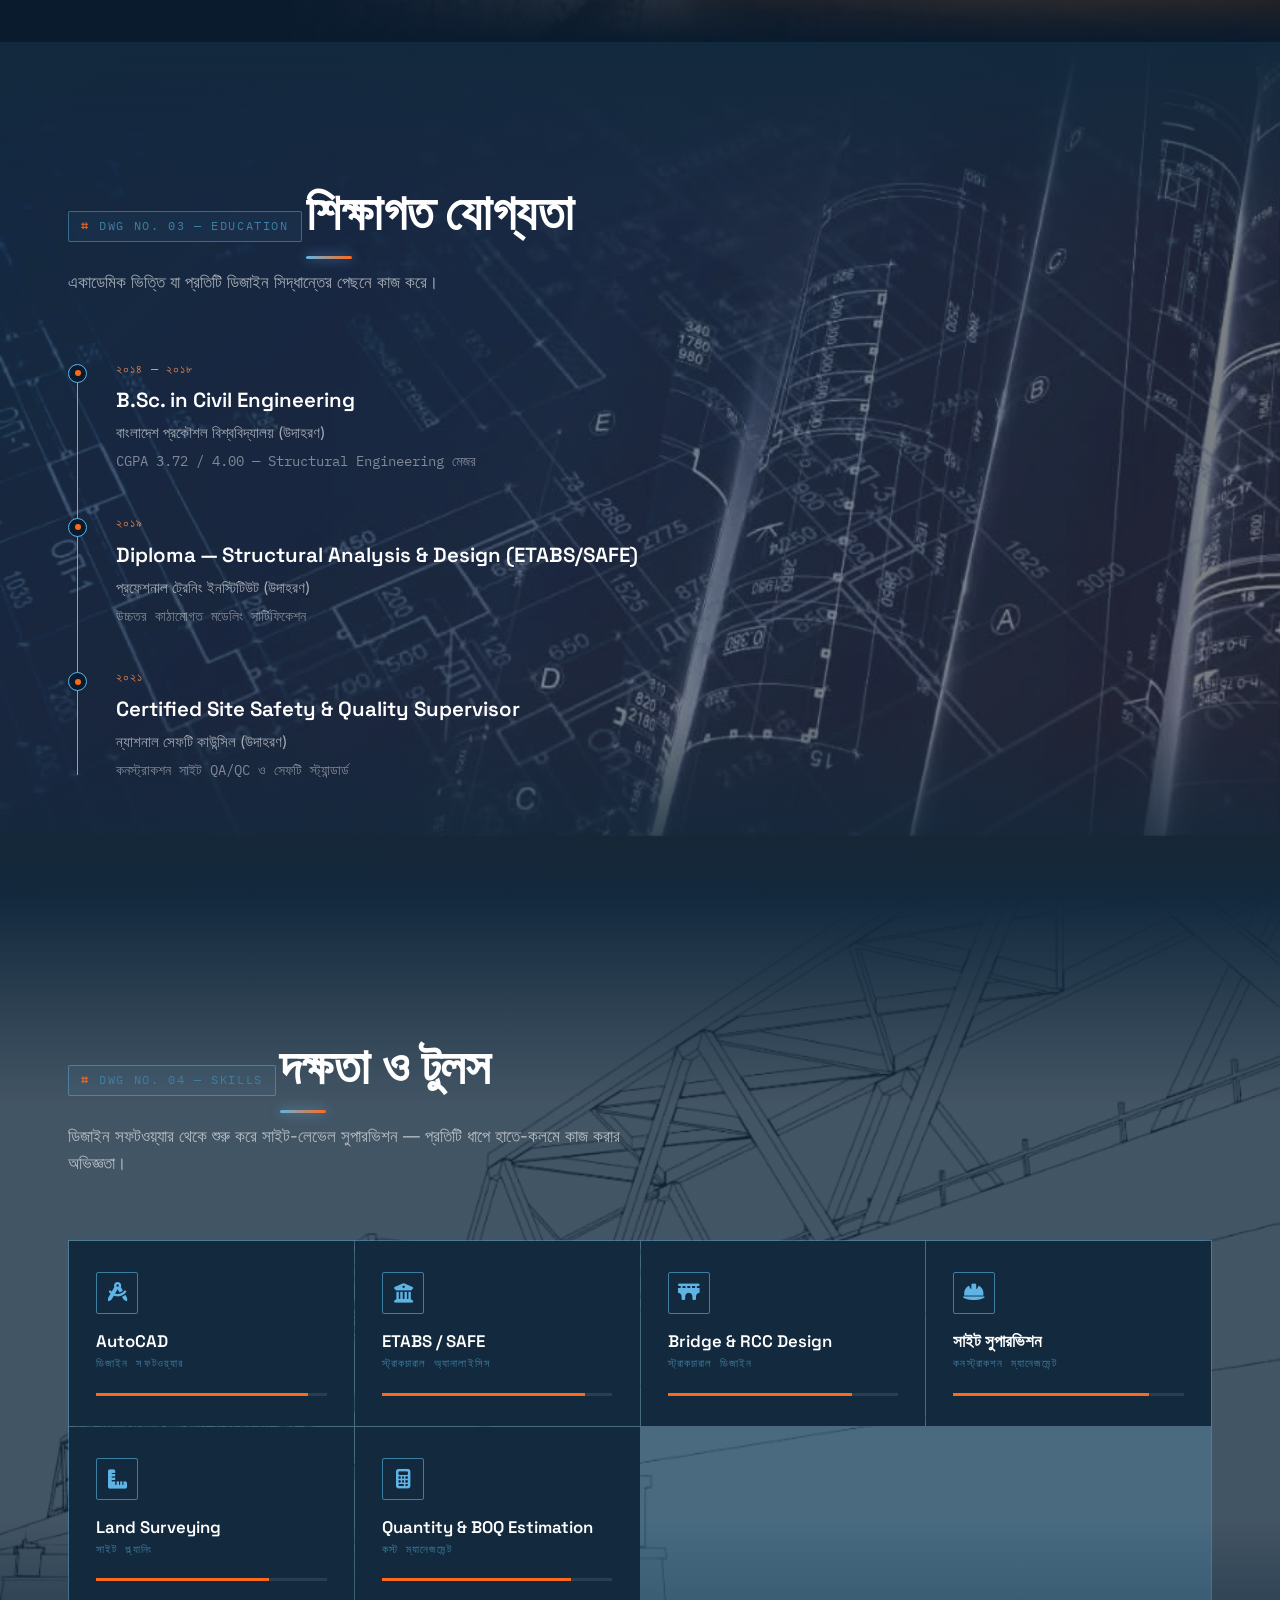
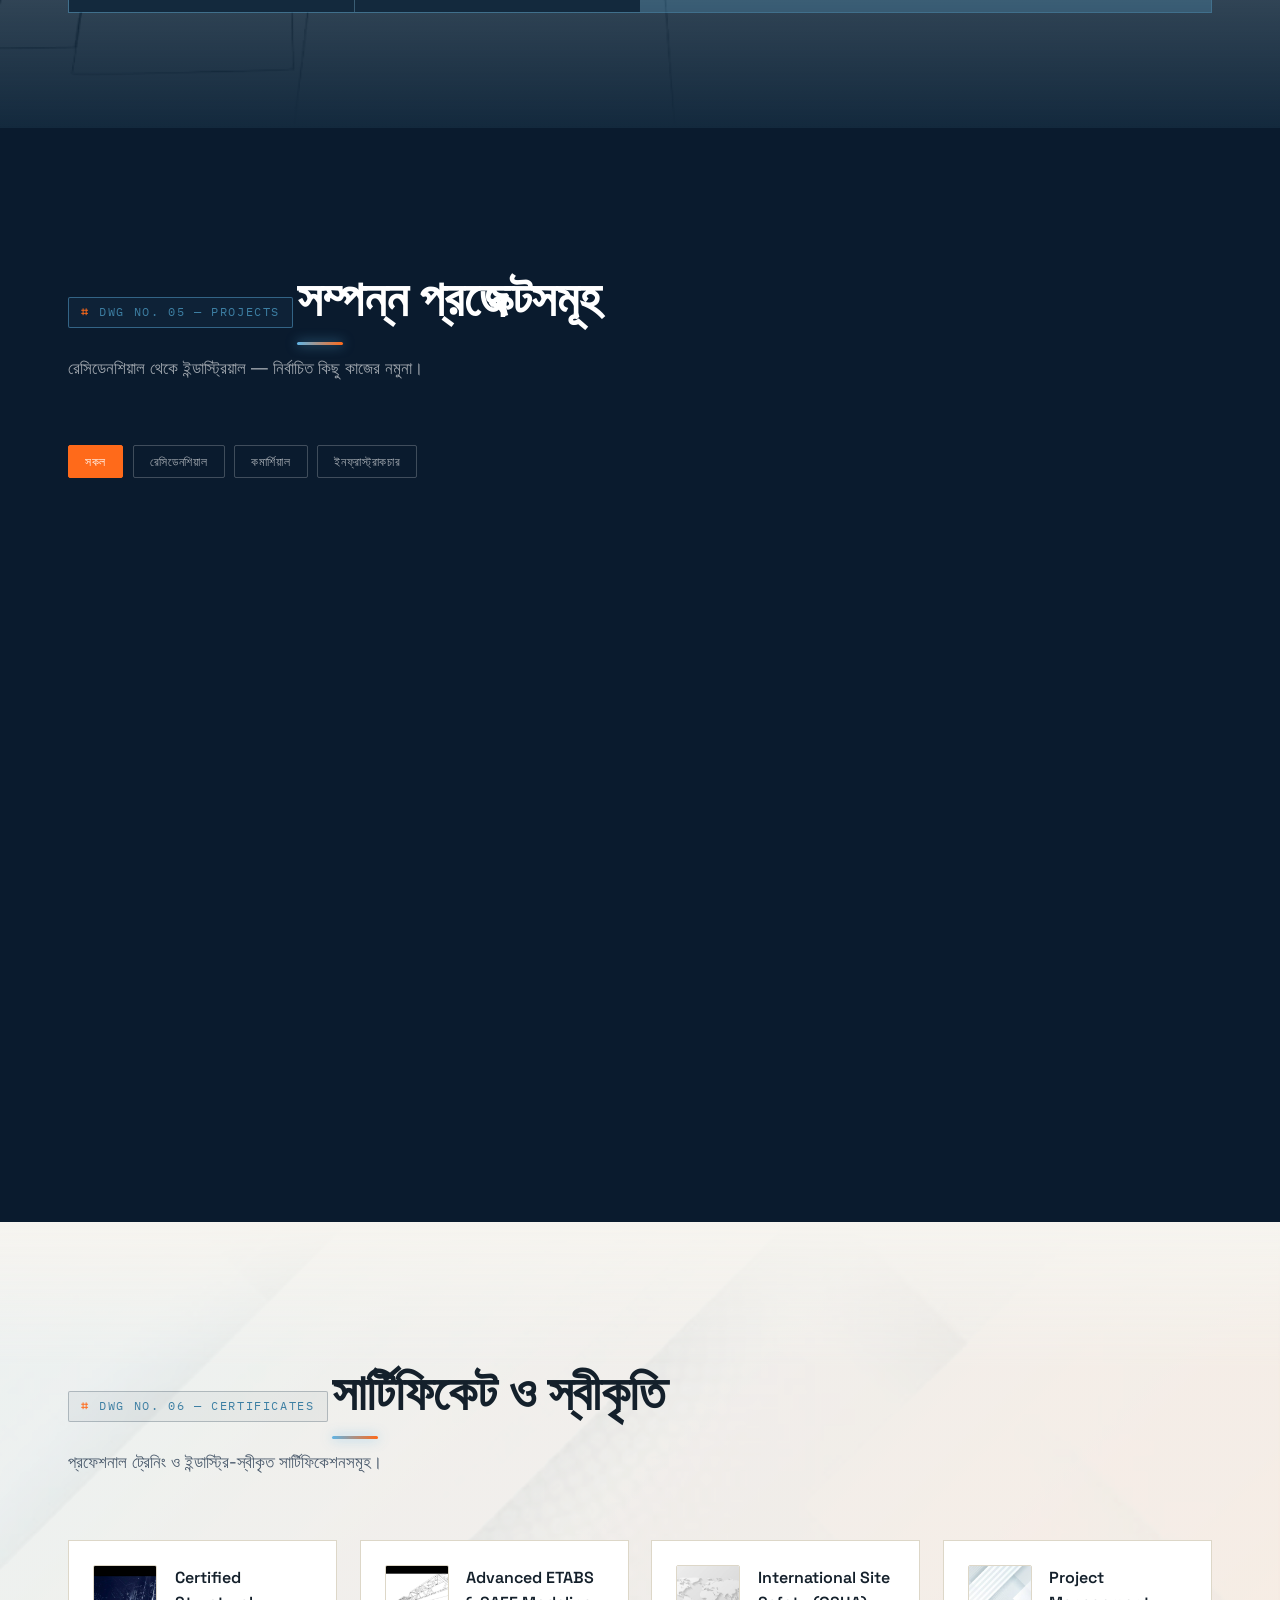
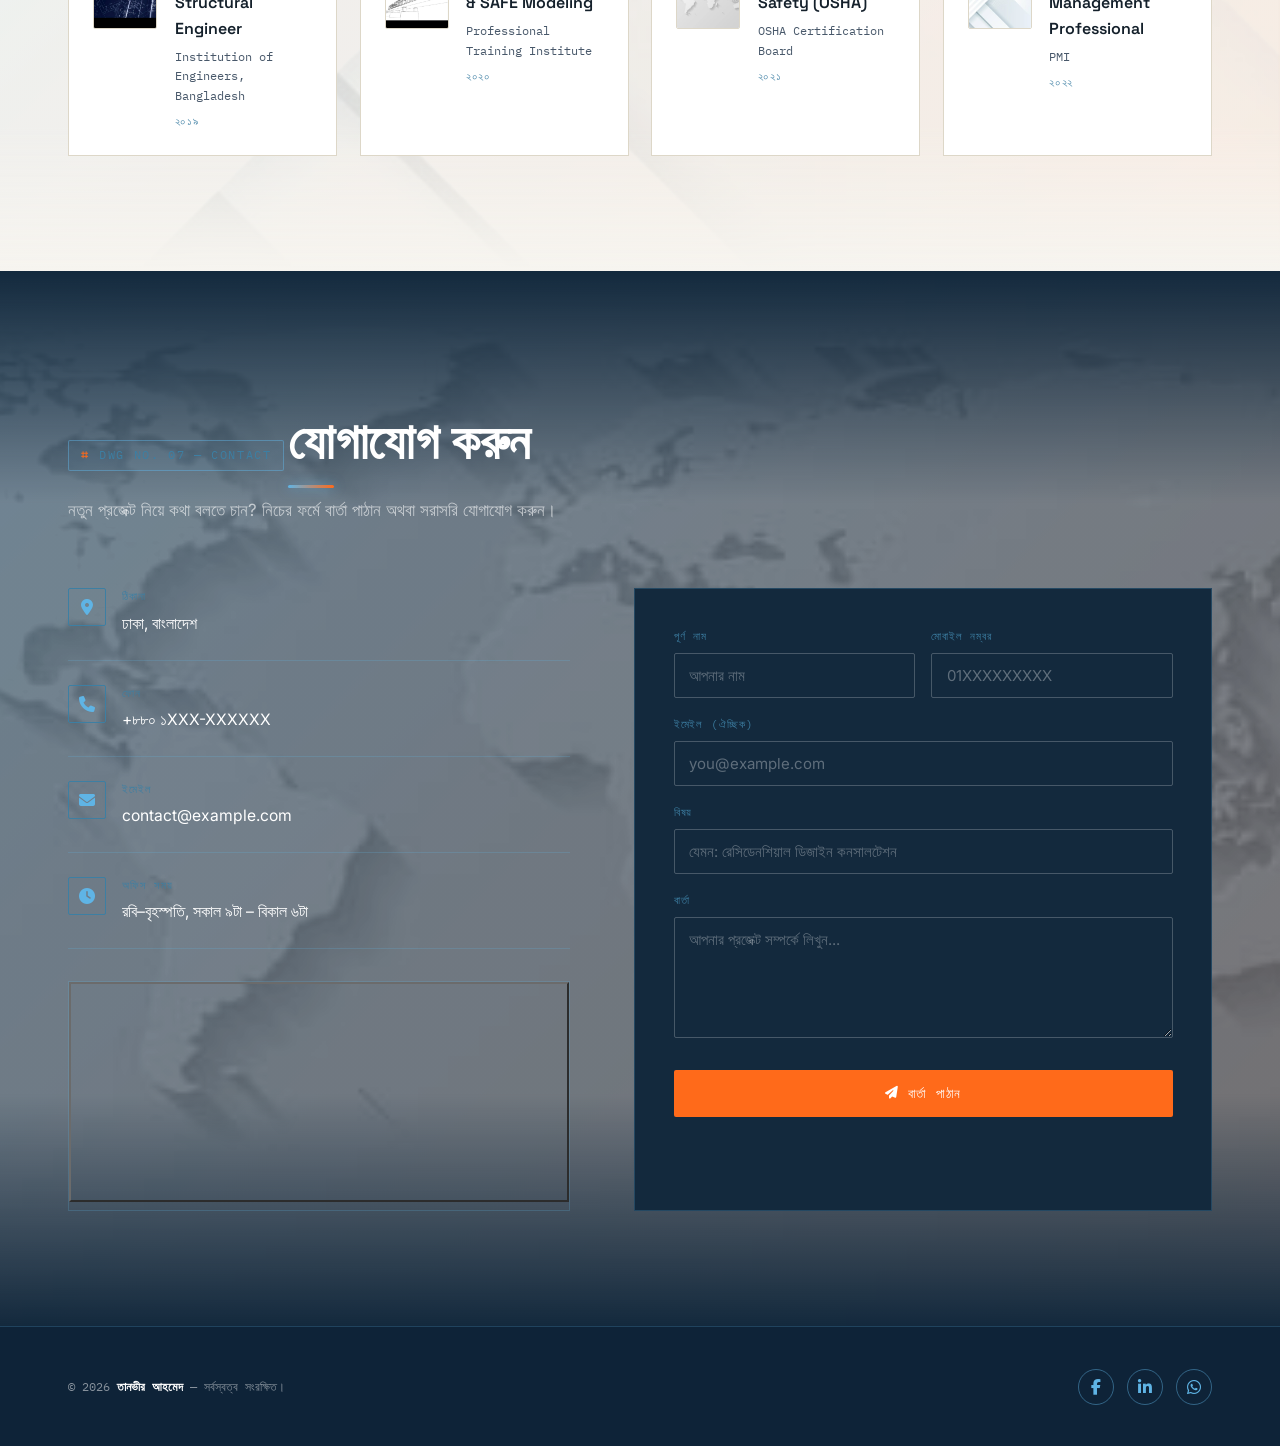
==== commit cf1d08eb: "Add files via upload" ====
--- a/index.html
+++ b/index.html
@@ -45,6 +45,7 @@
       </span>
     </a>
     <ul class="nav-links" id="navLinks">
+      <button class="nav-close" id="navClose" aria-label="মেনু বন্ধ করুন"><i class="fas fa-xmark"></i></button>
       <li><a href="#home" class="nav-link active">হোম</a></li>
       <li><a href="#about" class="nav-link">পরিচয়</a></li>
       <li><a href="#education" class="nav-link">শিক্ষা</a></li>
@@ -53,10 +54,16 @@
       <li><a href="#certificates" class="nav-link">সার্টিফিকেট</a></li>
       <li><a href="#contact" class="nav-link">যোগাযোগ</a></li>
     </ul>
+    <div class="nav-backdrop" id="navBackdrop"></div>
     <a href="#contact" class="nav-cta">কাজের কথা বলুন</a>
-    <button class="hamburger" id="hamburger"><span></span><span></span><span></span></button>
+    <button class="hamburger" id="hamburger" aria-label="মেনু খুলুন"><span></span><span></span><span></span></button>
   </div>
 </nav>
+
+<!-- ambient futuristic layer -->
+<div class="fx-cursor-glow" id="cursorGlow"></div>
+<div class="fx-orbs"><span class="orb orb-1"></span><span class="orb orb-2"></span><span class="orb orb-3"></span></div>
+<div class="fx-scanlines"></div>
 
 <!-- HERO -->
 <header class="hero" id="home">
--- a/style.css
+++ b/style.css
@@ -141,55 +141,84 @@
 }
 
 /* ============================================================
-   NAVBAR
+   NAVBAR — glass, modern, smart hide-on-scroll
    ============================================================ */
 .navbar{
   position:fixed; top:0; left:0; right:0; z-index:900;
   padding:1.1rem 0;
-  transition:background .35s var(--ease), padding .35s var(--ease), border-color .35s;
+  transition:background .35s var(--ease), padding .35s var(--ease), border-color .35s, transform .4s var(--ease);
   border-bottom:1px solid transparent;
+  background:linear-gradient(180deg, rgba(10,27,46,.5) 0%, transparent 100%);
 }
 .navbar.scrolled{
-  background:rgba(10,27,46,0.92);
-  backdrop-filter:blur(10px);
+  background:rgba(10,20,34,0.72);
+  backdrop-filter:blur(16px) saturate(1.4);
+  -webkit-backdrop-filter:blur(16px) saturate(1.4);
   padding:.7rem 0;
-  border-color:var(--line);
-}
-.nav-inner{ display:flex; align-items:center; justify-content:space-between; }
+  border-color:var(--line-strong);
+  box-shadow:0 8px 30px -14px rgba(0,0,0,.5);
+}
+.navbar.nav-hidden{ transform:translateY(-100%); }
+.nav-inner{ display:flex; align-items:center; justify-content:space-between; position:relative; }
 .nav-brand{ display:flex; align-items:center; gap:.65rem; }
 .nav-mark{
-  width:34px; height:34px; border:1.5px solid var(--cyan); border-radius:2px;
+  width:36px; height:36px; border:1.5px solid var(--cyan); border-radius:8px;
   display:flex; align-items:center; justify-content:center;
   font-family:var(--f-mono); font-size:.85rem; color:var(--cyan);
-  transform:rotate(0deg); transition:transform .4s var(--ease);
-}
-.nav-brand:hover .nav-mark{ transform:rotate(45deg); }
+  transform:rotate(0deg); transition:transform .4s var(--ease), box-shadow .4s;
+  box-shadow:0 0 0 0 rgba(95,180,229,.5);
+  animation:markPulse 3.2s ease-in-out infinite;
+}
+@keyframes markPulse{
+  0%,100%{ box-shadow:0 0 0 0 rgba(95,180,229,.35); }
+  50%{ box-shadow:0 0 14px 2px rgba(95,180,229,.45); }
+}
+.nav-brand:hover .nav-mark{ transform:rotate(45deg); box-shadow:0 0 18px 4px rgba(255,106,26,.5); border-color:var(--orange); color:var(--orange); }
 .nav-name{ font-family:var(--f-display); font-weight:600; color:#fff; font-size:1.02rem; line-height:1.1; }
 .nav-title{ font-family:var(--f-mono); font-size:.62rem; color:var(--cyan-dim); letter-spacing:.1em; text-transform:uppercase; }
-.nav-links{ display:flex; gap:2.1rem; }
+.nav-links{ display:flex; gap:2.1rem; align-items:center; }
 .nav-links a{
   font-family:var(--f-mono); font-size:.76rem; letter-spacing:.08em; text-transform:uppercase;
-  color:rgba(255,255,255,.72); position:relative; padding:.3rem 0;
+  color:rgba(255,255,255,.72); position:relative; padding:.4rem 0;
 }
 .nav-links a::after{
-  content:""; position:absolute; left:0; bottom:0; height:1px; width:0;
-  background:var(--orange); transition:width .3s var(--ease);
+  content:""; position:absolute; left:0; bottom:0; height:2px; width:0;
+  background:linear-gradient(90deg,var(--cyan),var(--orange)); transition:width .3s var(--ease);
+  box-shadow:0 0 8px rgba(95,180,229,.7);
+}
+.nav-links a::before{
+  content:""; position:absolute; left:50%; top:-.6rem; width:4px; height:4px; border-radius:50%;
+  background:var(--orange); opacity:0; transform:translate(-50%,4px); transition:.3s var(--ease);
 }
 .nav-links a:hover, .nav-links a.active{ color:#fff; }
 .nav-links a:hover::after, .nav-links a.active::after{ width:100%; }
+.nav-links a.active::before{ opacity:1; transform:translate(-50%,0); }
 .nav-cta{
   font-family:var(--f-mono); font-size:.74rem; letter-spacing:.06em; text-transform:uppercase;
-  color:var(--navy); background:var(--cyan); padding:.55rem 1.15rem; border-radius:2px;
-  transition:background .25s, transform .25s;
-}
-.nav-cta:hover{ background:var(--orange); color:#fff; transform:translateY(-2px); }
+  color:var(--navy); background:var(--cyan); padding:.55rem 1.15rem; border-radius:6px;
+  transition:background .25s, transform .25s, box-shadow .25s; font-weight:600;
+}
+.nav-cta:hover{ background:var(--orange); color:#fff; transform:translateY(-2px); box-shadow:0 10px 24px -8px rgba(255,106,26,.6); }
 .hamburger{
-  display:none; flex-direction:column; gap:5px; width:26px;
-}
-.hamburger span{ height:2px; background:#fff; width:100%; transition:.3s; }
+  display:none; flex-direction:column; gap:5px; width:26px; z-index:970; position:relative;
+}
+.hamburger span{ height:2px; background:#fff; width:100%; transition:.3s; border-radius:2px; }
 .hamburger.open span:nth-child(1){ transform:translateY(7px) rotate(45deg); }
 .hamburger.open span:nth-child(2){ opacity:0; }
 .hamburger.open span:nth-child(3){ transform:translateY(-7px) rotate(-45deg); }
+
+.nav-close{
+  display:none; position:absolute; top:1.2rem; right:1.4rem; width:40px; height:40px;
+  border:1px solid var(--line-strong); border-radius:50%; color:#fff; font-size:1.15rem;
+  align-items:center; justify-content:center; transition:.25s var(--ease); background:rgba(255,255,255,.04);
+}
+.nav-close:hover{ background:var(--orange); border-color:var(--orange); transform:rotate(90deg); }
+
+.nav-backdrop{
+  position:fixed; inset:0; z-index:55; background:rgba(6,14,24,.55); backdrop-filter:blur(3px);
+  opacity:0; visibility:hidden; transition:opacity .4s var(--ease), visibility .4s var(--ease);
+}
+.nav-backdrop.show{ opacity:1; visibility:visible; }
 
 /* ============================================================
    HERO
@@ -288,7 +317,15 @@
 .section-title{
   font-family:var(--f-display); font-weight:700;
   font-size:clamp(2rem,4vw,3.1rem); margin-top:1rem; color:#fff; letter-spacing:-.01em;
-}
+  position:relative; display:inline-block;
+}
+.section-title::after{
+  content:""; position:absolute; left:0; bottom:-.4rem; height:3px; width:46px;
+  background:linear-gradient(90deg,var(--cyan),var(--orange)); border-radius:2px;
+  box-shadow:0 0 12px rgba(95,180,229,.7);
+  animation:titleGlow 2.6s ease-in-out infinite;
+}
+@keyframes titleGlow{ 0%,100%{ width:46px; opacity:.8; } 50%{ width:78px; opacity:1; } }
 .section--light .section-title, .section--light .lead{ color:var(--ink); }
 .lead{ color:rgba(255,255,255,.62); margin-top:1rem; font-size:1.05rem; max-width:52ch; }
 .section--light .lead{ color:var(--ink-soft); }
@@ -326,12 +363,12 @@
 .about-meta strong{ color:#fff; font-weight:500; font-size:.92rem; transition:color .25s; }
 .about-meta div:hover strong{ color:var(--cyan); }
 
-.about-bg img{ object-position:78% center; opacity:.55; filter:grayscale(.1) contrast(1.05); }
+.about-bg img{ object-position:78% center; opacity:.68; filter:grayscale(.05) contrast(1.1) saturate(1.15); }
 .about-bg::after{
   content:""; position:absolute; inset:0;
   background:
-    linear-gradient(90deg, var(--navy) 0%, var(--navy) 30%, rgba(10,27,46,.35) 62%, rgba(10,27,46,.1) 100%),
-    linear-gradient(180deg, var(--navy) 0%, rgba(10,27,46,.1) 16%, rgba(10,27,46,.1) 84%, var(--navy) 100%);
+    linear-gradient(90deg, var(--navy) 0%, var(--navy) 22%, rgba(10,27,46,.25) 55%, rgba(10,27,46,.05) 100%),
+    linear-gradient(180deg, var(--navy) 0%, rgba(10,27,46,.05) 14%, rgba(10,27,46,.05) 86%, var(--navy) 100%);
 }
 
 /* ============================================================
@@ -344,15 +381,55 @@
 }
 .section-bg img, .skills-bg img{
   position:absolute; top:-12%; left:0; width:100%; height:124%; object-fit:cover;
-  will-change:transform; opacity:.16; filter:grayscale(.3) contrast(1.05);
-}
-.skills-bg img{ opacity:.14; filter:none; }
-.section--light .section-bg img{ opacity:.09; filter:grayscale(.45) contrast(1) brightness(1.15); }
+  will-change:transform; opacity:.42; filter:grayscale(.15) contrast(1.12) saturate(1.15);
+}
+.skills-bg img{ opacity:.32; filter:grayscale(.1) contrast(1.1); }
+.section--light .section-bg img{ opacity:.28; filter:grayscale(.25) contrast(1.05) brightness(1.05); }
+.section-bg::before{
+  content:""; position:absolute; inset:0; mix-blend-mode:color;
+  background:linear-gradient(135deg, var(--cyan) 0%, var(--orange) 100%); opacity:.22;
+}
+.section--light .section-bg::before{ opacity:.12; }
 .section-bg::after{ content:""; position:absolute; inset:0; }
-.section--steel .section-bg::after{ background:linear-gradient(180deg, var(--steel) 0%, rgba(19,41,61,.35) 30%, rgba(19,41,61,.35) 70%, var(--steel) 100%); }
-.section:not(.section--light):not(.section--steel):not(.about) .section-bg::after{ background:linear-gradient(180deg, var(--navy) 0%, rgba(10,27,46,.35) 30%, rgba(10,27,46,.35) 70%, var(--navy) 100%); }
-.section--light .section-bg::after{ background:linear-gradient(180deg, var(--paper) 0%, rgba(246,244,239,.4) 30%, rgba(246,244,239,.4) 70%, var(--paper) 100%); }
+.section--steel .section-bg::after{ background:linear-gradient(180deg, var(--steel) 0%, rgba(19,41,61,.15) 22%, rgba(19,41,61,.15) 78%, var(--steel) 100%); }
+.section:not(.section--light):not(.section--steel):not(.about) .section-bg::after{ background:linear-gradient(180deg, var(--navy) 0%, rgba(10,27,46,.15) 22%, rgba(10,27,46,.15) 78%, var(--navy) 100%); }
+.section--light .section-bg::after{ background:linear-gradient(180deg, var(--paper) 0%, rgba(246,244,239,.2) 22%, rgba(246,244,239,.2) 78%, var(--paper) 100%); }
 .section > .container{ position:relative; z-index:2; }
+
+/* ============================================================
+   FUTURISTIC AMBIENT LAYER — cursor glow, floating orbs, scanlines
+   ============================================================ */
+.fx-cursor-glow{
+  position:fixed; top:0; left:0; width:420px; height:420px; z-index:5; pointer-events:none;
+  background:radial-gradient(circle, rgba(95,180,229,.16) 0%, rgba(255,106,26,.08) 45%, transparent 72%);
+  transform:translate(-50%,-50%); mix-blend-mode:screen;
+  transition:opacity .4s; opacity:0; will-change:transform;
+}
+.fx-cursor-glow.active{ opacity:1; }
+
+.fx-orbs{ position:fixed; inset:0; z-index:0; pointer-events:none; overflow:hidden; }
+.orb{
+  position:absolute; border-radius:50%; filter:blur(60px); opacity:.35;
+  animation:orbFloat 22s ease-in-out infinite;
+}
+.orb-1{ width:340px; height:340px; background:var(--cyan); top:-6%; left:-8%; animation-duration:26s; }
+.orb-2{ width:280px; height:280px; background:var(--orange); bottom:-8%; right:-6%; animation-duration:20s; animation-delay:-6s; }
+.orb-3{ width:220px; height:220px; background:#7a5cff; top:45%; left:50%; animation-duration:30s; animation-delay:-12s; opacity:.2; }
+@keyframes orbFloat{
+  0%,100%{ transform:translate(0,0) scale(1); }
+  33%{ transform:translate(4vw,3vh) scale(1.15); }
+  66%{ transform:translate(-3vw,-4vh) scale(.9); }
+}
+
+.fx-scanlines{
+  position:fixed; inset:0; z-index:4; pointer-events:none; opacity:.05; mix-blend-mode:overlay;
+  background:repeating-linear-gradient(0deg, #fff 0px, #fff 1px, transparent 1px, transparent 3px);
+}
+
+@media (prefers-reduced-motion: reduce){
+  .orb{ animation:none; }
+  .fx-cursor-glow{ display:none; }
+}
 
 /* ============================================================
    EDUCATION — drawn timeline (rail = a surveyed line, ticks = milestones)
@@ -376,7 +453,7 @@
 .skills-band{
   position:relative; background:var(--steel); overflow:hidden;
 }
-.skills-band::after{ content:""; position:absolute; inset:0; background:linear-gradient(180deg, var(--steel) 0%, rgba(19,41,61,.85) 100%); }
+.skills-band::after{ content:""; position:absolute; inset:0; background:linear-gradient(180deg, var(--steel) 0%, rgba(19,41,61,.35) 25%, rgba(19,41,61,.35) 75%, var(--steel) 100%); }
 .skills-grid{ position:relative; z-index:2; display:grid; grid-template-columns:repeat(auto-fit,minmax(230px,1fr)); gap:1px; background:var(--line); border:1px solid var(--line); margin-top:2rem; }
 .skill-card{
   background:var(--steel); padding:1.9rem 1.7rem; transition:background .3s var(--ease);
@@ -586,20 +663,36 @@
    RESPONSIVE
    ============================================================ */
 @media (max-width: 860px){
-  .nav-links{ position:fixed; top:0; right:0; height:100vh; width:min(78vw,320px); background:var(--navy);
-    flex-direction:column; padding:6rem 2rem 2rem; gap:1.6rem; transform:translateX(100%); transition:transform .4s var(--ease);
-    border-left:1px solid var(--line); z-index:60; }
+  .nav-links{ position:fixed; top:0; right:0; height:100vh; width:min(80vw,340px);
+    background:linear-gradient(160deg, var(--navy) 0%, var(--navy-2) 100%);
+    flex-direction:column; align-items:flex-start; padding:6.5rem 2rem 2rem; gap:1.6rem;
+    transform:translateX(100%); transition:transform .45s var(--ease);
+    border-left:1px solid var(--line-strong); z-index:958;
+    box-shadow:-30px 0 60px -20px rgba(0,0,0,.6);
+  }
   .nav-links.open{ transform:translateX(0); }
+  .nav-links li{ opacity:0; transform:translateX(18px); transition:opacity .4s var(--ease), transform .4s var(--ease); }
+  .nav-links.open li{ opacity:1; transform:translateX(0); }
+  .nav-links.open li:nth-child(3){ transition-delay:.05s; }
+  .nav-links.open li:nth-child(4){ transition-delay:.1s; }
+  .nav-links.open li:nth-child(5){ transition-delay:.15s; }
+  .nav-links.open li:nth-child(6){ transition-delay:.2s; }
+  .nav-links.open li:nth-child(7){ transition-delay:.25s; }
+  .nav-links.open li:nth-child(8){ transition-delay:.3s; }
+  .nav-links a{ font-size:.95rem; }
+  .nav-close{ display:flex; }
   .hamburger{ display:flex; }
   .nav-cta{ display:none; }
+  .about-copy{ max-width:100%; }
   .contact-wrap{ grid-template-columns:1fr; }
   .about-meta{ grid-template-columns:1fr 1fr; }
   .form-row{ grid-template-columns:1fr; }
   .hero-stats{ flex-wrap:wrap; }
   .stat{ flex:1 1 45%; border-left:none; border-top:1px solid var(--line); padding:1rem 0 0; margin-top:1rem;}
-  .about-copy{ max-width:100%; border-left:none; border-top:2px solid var(--orange); }
-  .about-bg img{ object-position:60% center; opacity:.32; }
+  .about-copy{ border-left:none; border-top:2px solid var(--orange); }
+  .about-bg img{ object-position:60% center; opacity:.4; }
   .about-bg::after{ background:linear-gradient(180deg, var(--navy) 0%, rgba(10,27,46,.55) 30%, rgba(10,27,46,.55) 70%, var(--navy) 100%); }
+  .fx-orbs{ display:none; }
 }
 @media (max-width: 480px){
   .about-meta{ grid-template-columns:1fr; }
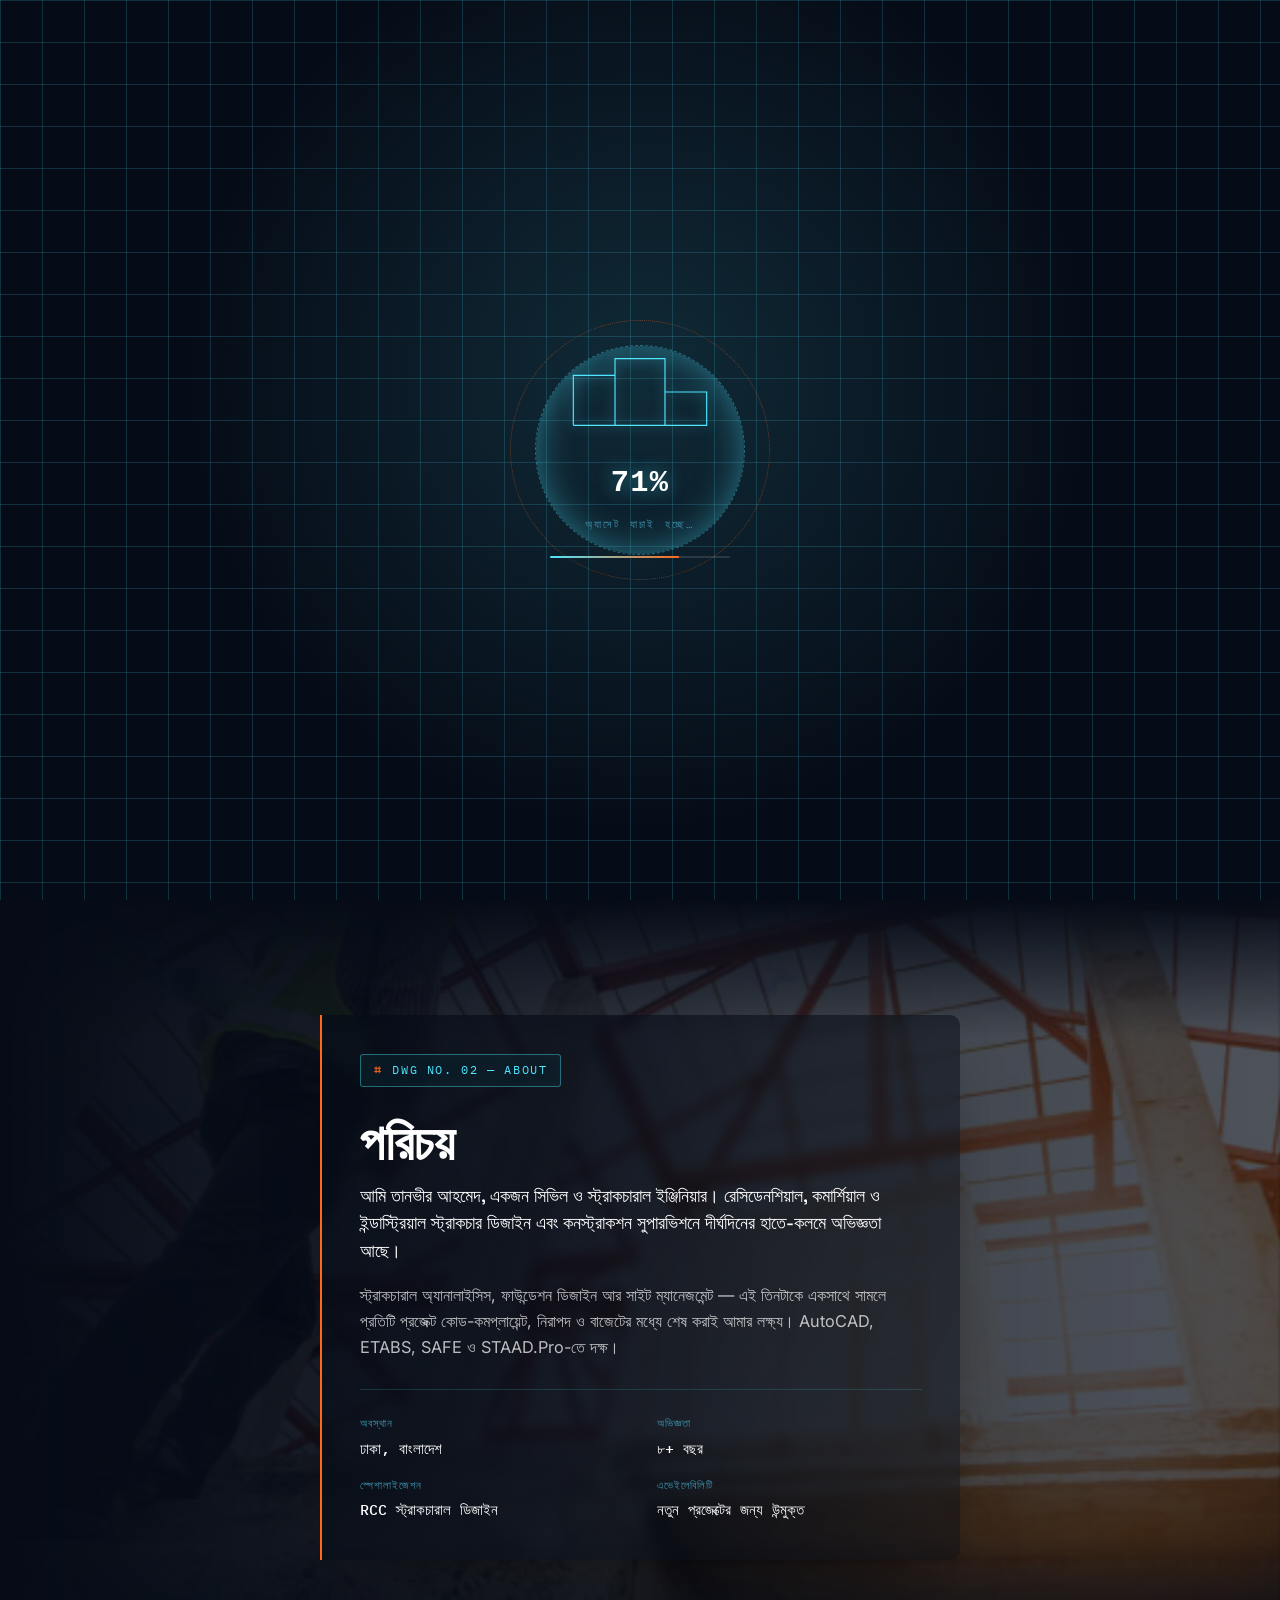
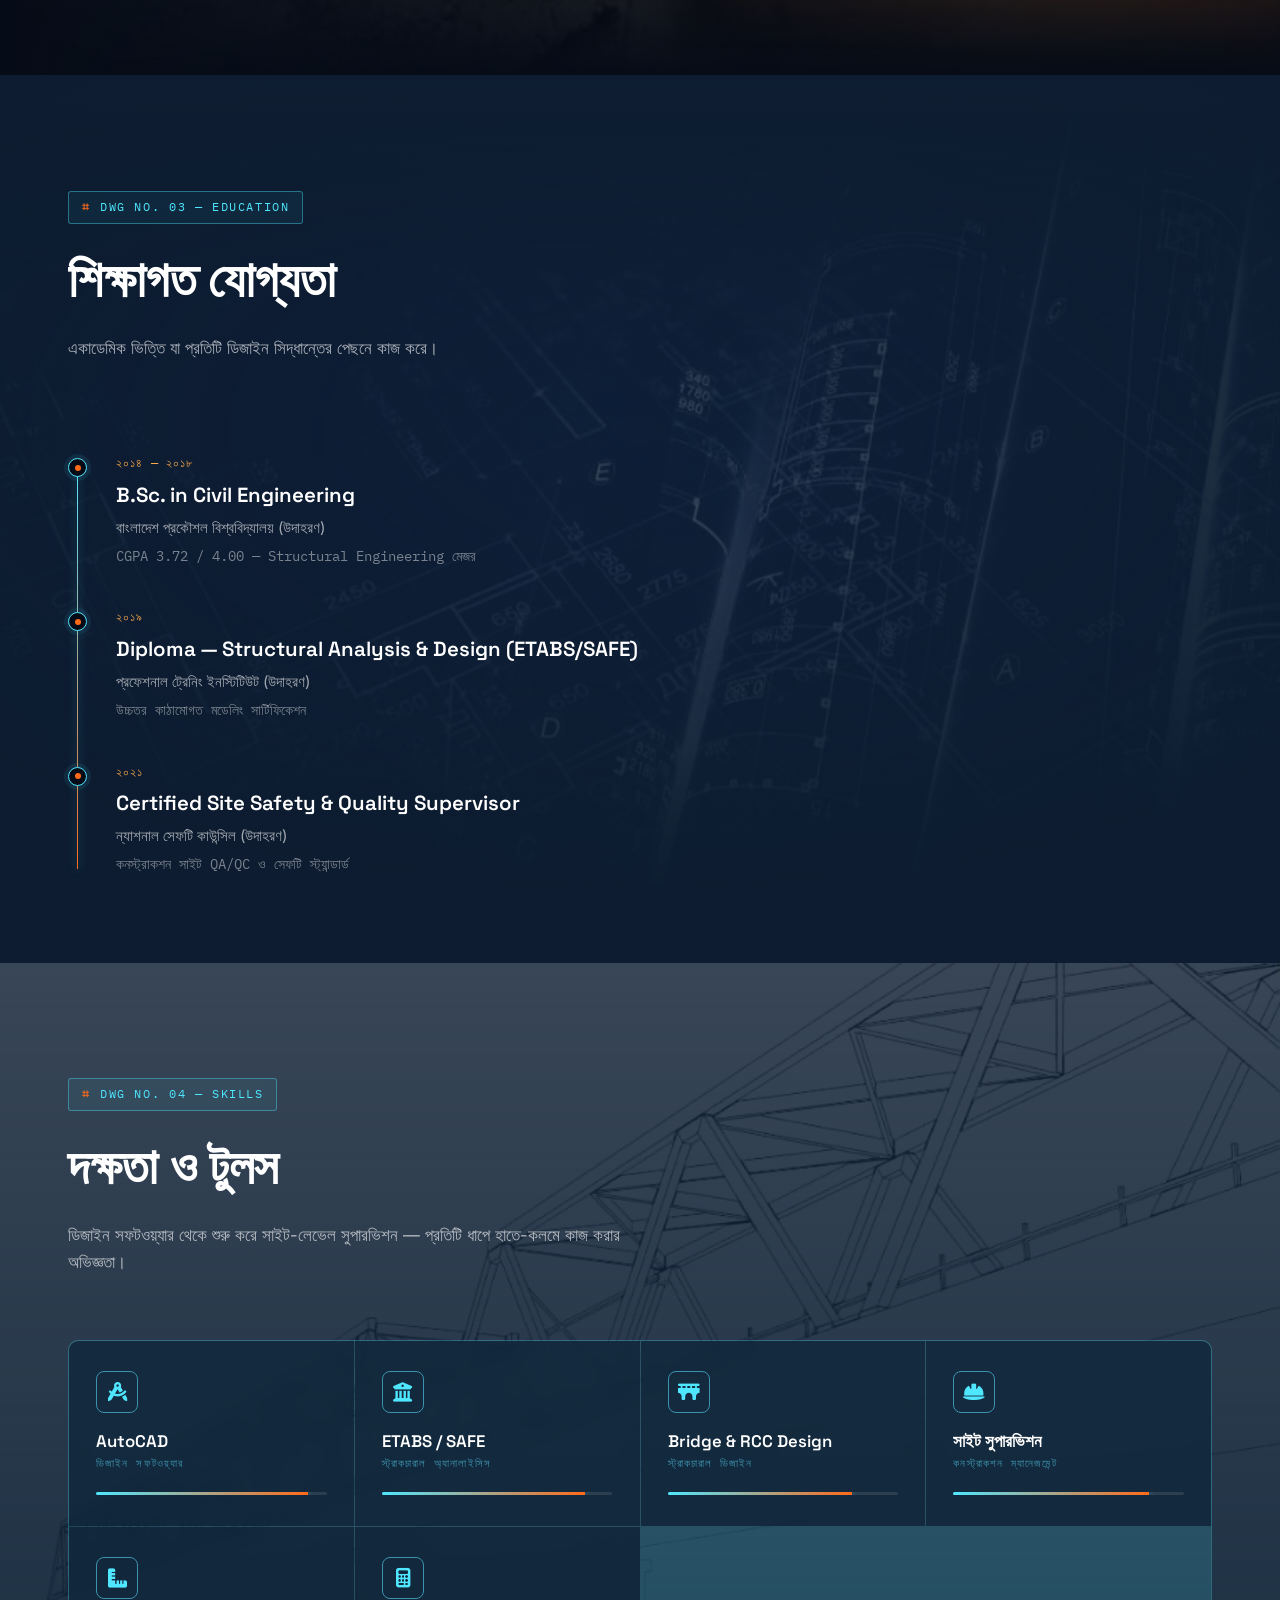
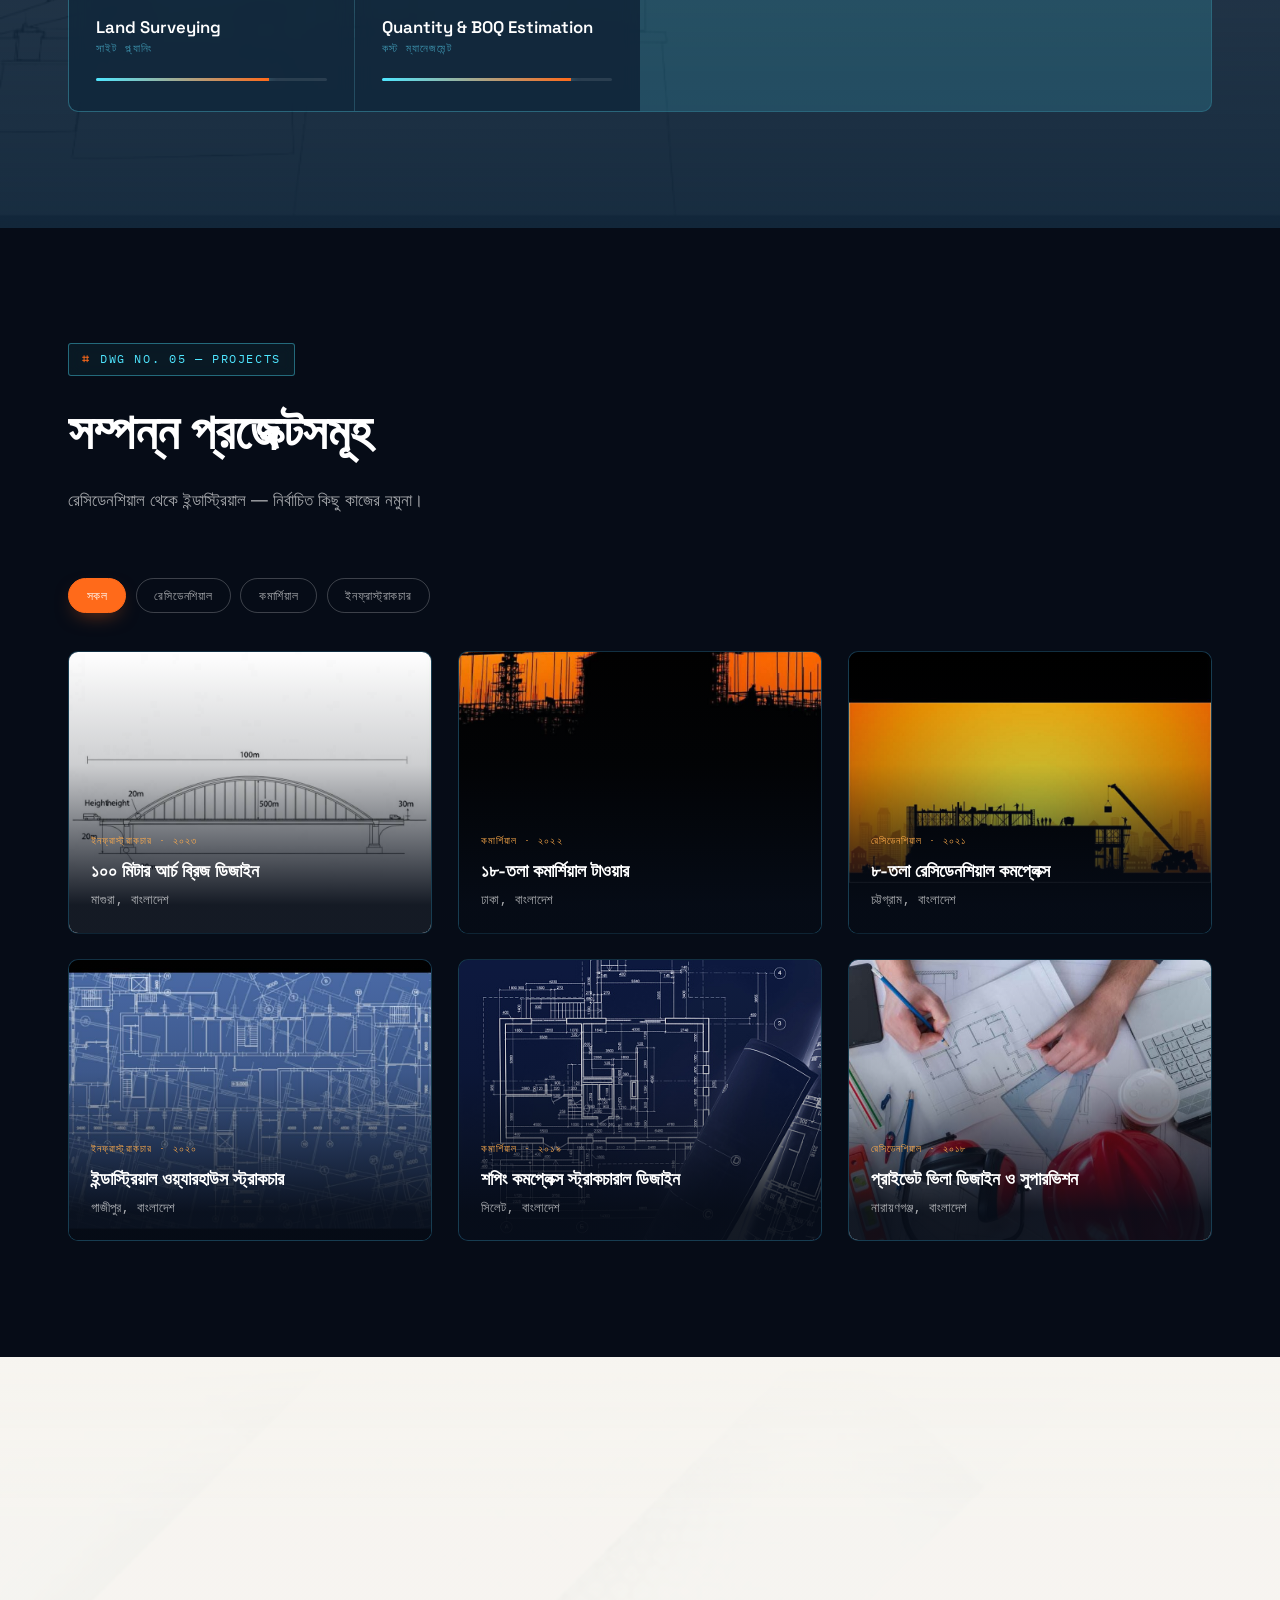
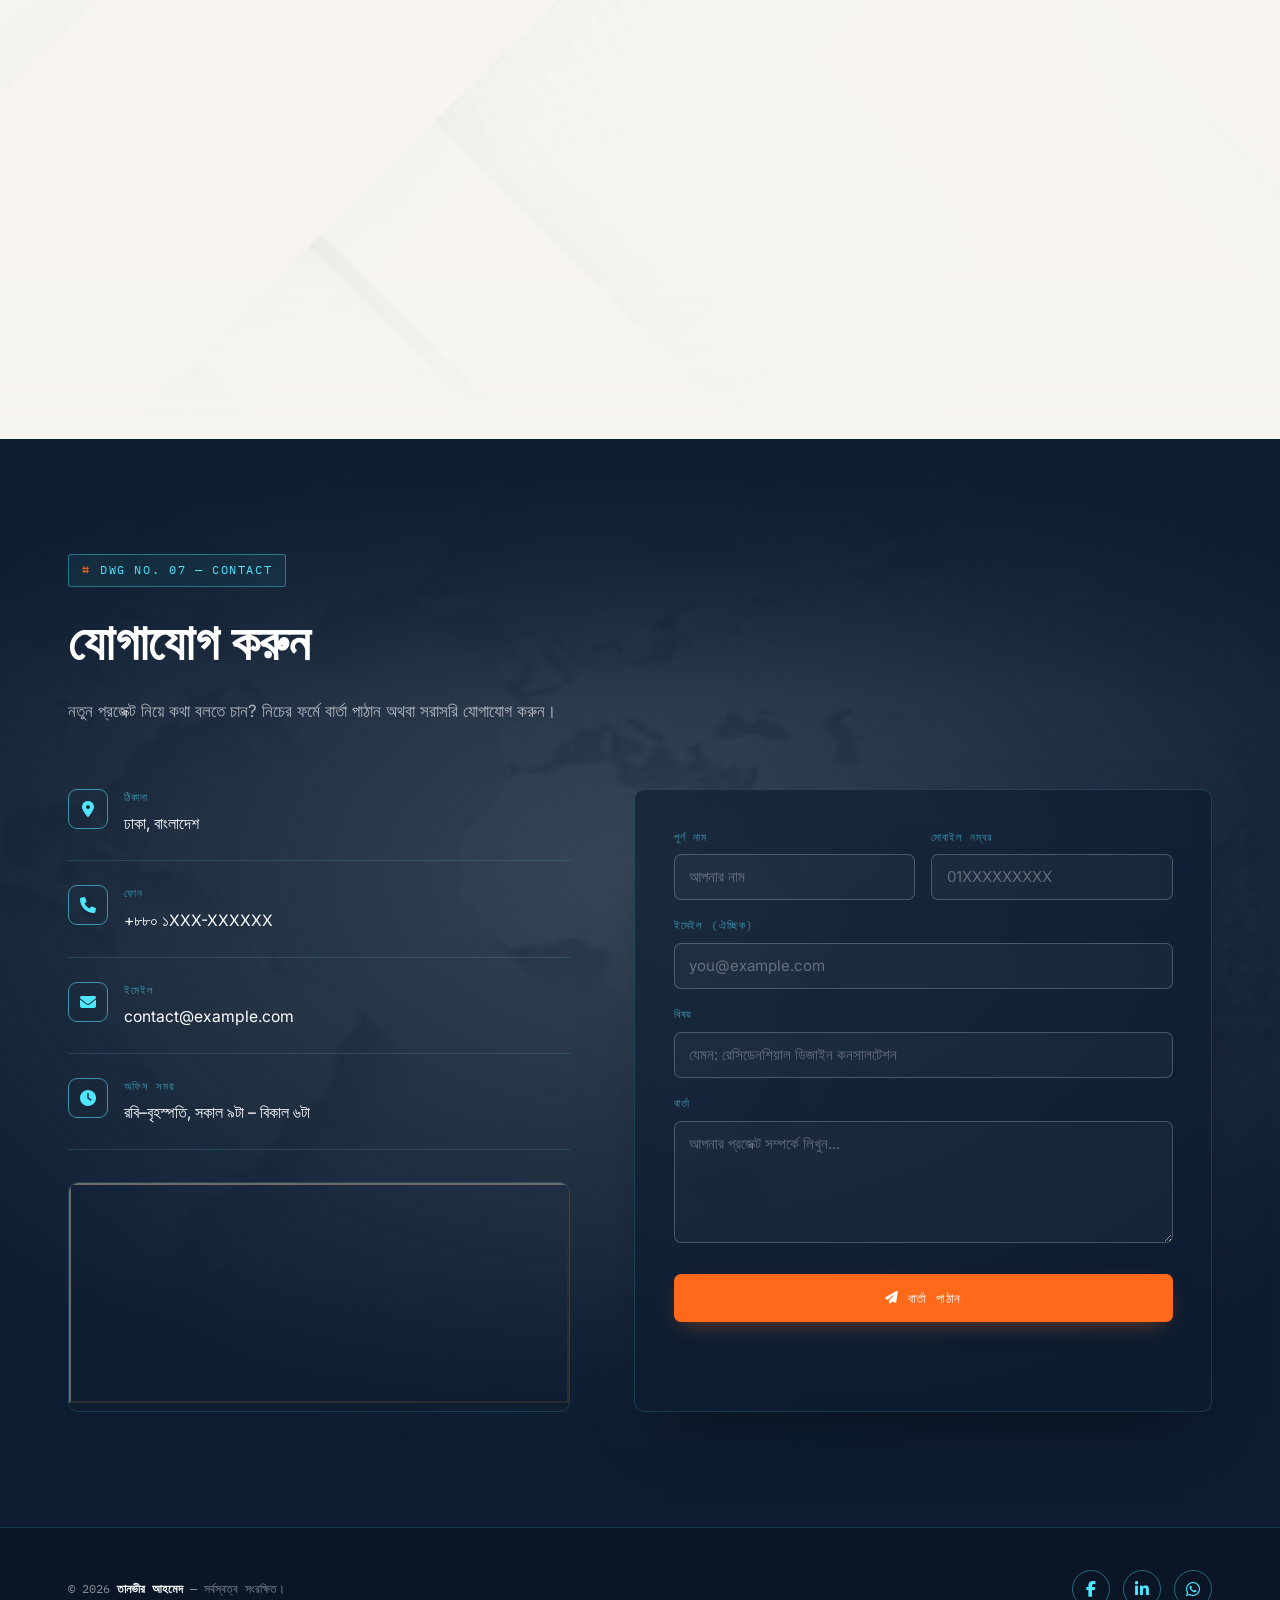
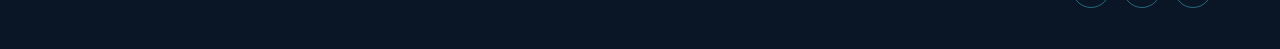
==== commit 83556598: "Add files via upload" ====
--- a/index.html
+++ b/index.html
@@ -31,6 +31,8 @@
   <div class="pre-bar"><div class="pre-bar-fill" id="preBarFill"></div></div>
 </div>
 
+<div id="ambient"></div>
+<div id="cursorGlow"></div>
 <div id="scrollProgress"></div>
 <div id="toast"></div>
 
@@ -45,7 +47,6 @@
       </span>
     </a>
     <ul class="nav-links" id="navLinks">
-      <button class="nav-close" id="navClose" aria-label="মেনু বন্ধ করুন"><i class="fas fa-xmark"></i></button>
       <li><a href="#home" class="nav-link active">হোম</a></li>
       <li><a href="#about" class="nav-link">পরিচয়</a></li>
       <li><a href="#education" class="nav-link">শিক্ষা</a></li>
@@ -54,21 +55,17 @@
       <li><a href="#certificates" class="nav-link">সার্টিফিকেট</a></li>
       <li><a href="#contact" class="nav-link">যোগাযোগ</a></li>
     </ul>
-    <div class="nav-backdrop" id="navBackdrop"></div>
     <a href="#contact" class="nav-cta">কাজের কথা বলুন</a>
-    <button class="hamburger" id="hamburger" aria-label="মেনু খুলুন"><span></span><span></span><span></span></button>
+    <button class="hamburger" id="hamburger" aria-label="মেনু খুলুন / বন্ধ করুন" aria-expanded="false"><span></span><span></span><span></span></button>
   </div>
 </nav>
-
-<!-- ambient futuristic layer -->
-<div class="fx-cursor-glow" id="cursorGlow"></div>
-<div class="fx-orbs"><span class="orb orb-1"></span><span class="orb orb-2"></span><span class="orb orb-3"></span></div>
-<div class="fx-scanlines"></div>
+<div class="nav-overlay" id="navOverlay"></div>
 
 <!-- HERO -->
 <header class="hero" id="home">
   <div class="hero-bg"><img src="assets/skyline-blue-night.jpg" alt="City skyline" /></div>
   <div class="hero-grid"></div>
+  <canvas id="particles"></canvas>
   <svg class="hero-svg" viewBox="0 0 400 400" width="46%" style="right:0; top:8%;" preserveAspectRatio="xMidYMid meet">
     <path d="M20 380 L20 200 L120 200 L120 120 L260 120 L260 60 L380 60" />
     <path d="M120 200 L120 380 M260 120 L260 380 M20 380 L380 380" />
--- a/style.css
+++ b/style.css
@@ -1,27 +1,33 @@
 /* ============================================================
-   ENGINEER PORTFOLIO — DESIGN SYSTEM
-   Palette   : Blueprint Navy / Steel / Blueprint Cyan / Safety Orange
-   Type      : Space Grotesk (display) + Inter (body) + IBM Plex Mono (data)
-   Signature : Blueprint title-block labels + self-drawing line art
+   ENGINEER PORTFOLIO — HOLO-BLUEPRINT DESIGN SYSTEM (v2)
+   Palette   : Deep-space navy / Steel / Neon Cyan / Safety Orange / Violet
+   Type      : Space Grotesk (display) + Inter (body) + IBM Plex Mono (data) + Hind Siliguri (bn)
+   Signature : A living holographic blueprint — scanning grids, drawn schematics,
+               glass HUD panels and glow that reacts to scroll + pointer.
    ============================================================ */
 
 :root{
-  /* ---- color tokens ---- */
-  --navy:        #0a1b2e;
-  --navy-2:      #0e2338;
-  --steel:       #13293d;
-  --steel-2:     #1c3a52;
-  --cyan:        #5fb4e5;
-  --cyan-dim:    #3d7fa3;
+  /* ---- color tokens (kept names for admin.css compatibility) ---- */
+  --navy:        #060c17;
+  --navy-2:      #0a1526;
+  --steel:       #0d1c30;
+  --steel-2:     #142943;
+  --cyan:        #4fe6ff;
+  --cyan-dim:    #3d92ad;
   --orange:      #ff6a1a;
-  --orange-2:    #ff8c4a;
+  --orange-2:    #ffab4a;
+  --violet:      #8b7bff;
   --concrete:    #ece8df;
   --concrete-2:  #ddd7c8;
   --paper:       #f6f4ef;
   --ink:         #14202b;
   --ink-soft:    #48586a;
-  --line:        rgba(95,180,229,0.22);
-  --line-strong: rgba(95,180,229,0.45);
+  --line:        rgba(79,230,255,0.16);
+  --line-strong: rgba(79,230,255,0.4);
+  --glow-cyan:   rgba(79,230,255,.55);
+  --glow-orange: rgba(255,106,26,.5);
+  --glass:       rgba(13,28,48,.62);
+  --glass-light: rgba(255,255,255,.06);
 
   /* ---- type ---- */
   --f-display: 'Space Grotesk', sans-serif;
@@ -30,8 +36,10 @@
 
   /* ---- scale ---- */
   --gap: clamp(1rem, 2vw, 2rem);
-  --radius: 4px;
+  --radius: 10px;
+  --radius-sm: 6px;
   --ease: cubic-bezier(.16,.84,.44,1);
+  --ease-2: cubic-bezier(.65,0,.35,1);
 }
 
 *,*::before,*::after{ box-sizing:border-box; margin:0; padding:0; }
@@ -41,9 +49,10 @@
   background:var(--paper);
   color:var(--ink);
   line-height:1.6;
-  overflow-x:hidden;
+  overflow-x:clip;
   -webkit-font-smoothing:antialiased;
 }
+body.nav-open{ overflow:hidden; }
 img{ max-width:100%; display:block; }
 a{ color:inherit; text-decoration:none; }
 ul{ list-style:none; }
@@ -56,30 +65,41 @@
   *,*::before,*::after{ animation-duration:0.001ms !important; animation-iteration-count:1 !important; transition-duration:0.001ms !important; scroll-behavior:auto !important; }
 }
 
-:focus-visible{ outline:2px solid var(--orange); outline-offset:3px; }
+:focus-visible{ outline:2px solid var(--cyan); outline-offset:3px; border-radius:2px; }
 
 .container{ max-width:1240px; margin:0 auto; padding:0 clamp(1.25rem,4vw,3rem); }
 
 /* ============================================================
-   TITLE-BLOCK LABEL — the recurring signature motif
-   Mirrors an engineering drawing's title block (DWG NO / SCALE / REV)
+   AMBIENT BACKDROP — fixed animated gradient mesh, sits behind
+   absolutely everything, gives the whole page a living
+   "holographic room" feel without competing for attention
+   ============================================================ */
+#ambient{ position:fixed; inset:0; z-index:-2; overflow:hidden; background:var(--navy); }
+#ambient::before, #ambient::after{
+  content:""; position:absolute; width:70vw; height:70vw; border-radius:50%;
+  filter:blur(90px); opacity:.28; mix-blend-mode:screen;
+}
+#ambient::before{ background:radial-gradient(circle, var(--cyan), transparent 65%); top:-24vw; left:-18vw; animation:driftA 26s ease-in-out infinite alternate; }
+#ambient::after{ background:radial-gradient(circle, var(--violet), transparent 65%); bottom:-28vw; right:-16vw; animation:driftB 32s ease-in-out infinite alternate; }
+@keyframes driftA{ from{ transform:translate(0,0) scale(1); } to{ transform:translate(6vw,8vw) scale(1.15); } }
+@keyframes driftB{ from{ transform:translate(0,0) scale(1); } to{ transform:translate(-7vw,-5vw) scale(1.1); } }
+
+/* ============================================================
+   TITLE-BLOCK LABEL — signature motif, now with a live scan sweep
    ============================================================ */
 .title-block{
-  display:inline-flex;
-  align-items:center;
-  gap:.6rem;
-  font-family:var(--f-mono);
-  font-size:.72rem;
-  letter-spacing:.14em;
-  text-transform:uppercase;
-  color:var(--cyan-dim);
-  border:1px solid var(--line-strong);
-  padding:.35rem .75rem;
-  border-radius:2px;
-  position:relative;
-  background:rgba(95,180,229,0.05);
+  display:inline-flex; align-items:center; gap:.6rem;
+  font-family:var(--f-mono); font-size:.72rem; letter-spacing:.14em; text-transform:uppercase;
+  color:var(--cyan); border:1px solid var(--line-strong); padding:.4rem .8rem; border-radius:3px;
+  position:relative; background:rgba(79,230,255,0.06); overflow:hidden; backdrop-filter:blur(6px);
 }
 .title-block::before{ content:"⌗"; color:var(--orange); font-weight:700; }
+.title-block::after{
+  content:""; position:absolute; top:0; left:-40%; width:30%; height:100%;
+  background:linear-gradient(90deg, transparent, rgba(255,255,255,.35), transparent);
+  animation:scanSweep 3.4s ease-in-out infinite;
+}
+@keyframes scanSweep{ 0%{ left:-40%; } 55%,100%{ left:120%; } }
 .section--light .title-block{ color:var(--cyan-dim); border-color:rgba(19,41,61,.25); background:rgba(19,41,61,.04); }
 
 /* ============================================================
@@ -88,12 +108,12 @@
 #preloader{
   position:fixed; inset:0; z-index:9999;
   background:
-    radial-gradient(circle at 50% 42%, rgba(95,180,229,.10) 0%, transparent 55%),
+    radial-gradient(circle at 50% 42%, rgba(79,230,255,.14) 0%, transparent 55%),
     var(--navy);
   background-image:
     linear-gradient(var(--line) 1px, transparent 1px),
     linear-gradient(90deg, var(--line) 1px, transparent 1px),
-    radial-gradient(circle at 50% 42%, rgba(95,180,229,.10) 0%, transparent 55%);
+    radial-gradient(circle at 50% 42%, rgba(79,230,255,.14) 0%, transparent 55%);
   background-size:42px 42px, 42px 42px, auto;
   display:flex; align-items:center; justify-content:center; flex-direction:column;
   transition:opacity .7s var(--ease), visibility .7s var(--ease), transform .7s var(--ease), filter .7s var(--ease);
@@ -103,10 +123,11 @@
   position:absolute; width:210px; height:210px; border-radius:50%;
   border:1px dashed var(--line-strong);
   animation:spinRing 12s linear infinite;
-}
-.pre-ring-2{ width:260px; height:260px; border-style:dotted; border-color:rgba(255,106,26,.35); animation-duration:18s; animation-direction:reverse; }
+  box-shadow:0 0 40px -6px var(--glow-cyan) inset;
+}
+.pre-ring-2{ width:260px; height:260px; border-style:dotted; border-color:rgba(255,106,26,.4); animation-duration:18s; animation-direction:reverse; box-shadow:none; }
 @keyframes spinRing{ to{ transform:rotate(360deg); } }
-.pre-draw{ width:150px; height:100px; position:relative; z-index:2; }
+.pre-draw{ width:150px; height:100px; position:relative; z-index:2; filter:drop-shadow(0 0 6px var(--glow-cyan)); }
 .pre-draw path{
   fill:none; stroke:var(--cyan); stroke-width:1.4;
   stroke-dasharray:600; stroke-dashoffset:600;
@@ -114,20 +135,16 @@
 }
 .pre-percent{
   position:relative; z-index:2; margin-top:1.1rem;
-  font-family:var(--f-mono); font-size:1.7rem; font-weight:600; letter-spacing:.04em;
-  color:#fff;
+  font-family:var(--f-mono); font-size:1.9rem; font-weight:600; letter-spacing:.04em;
+  color:#fff; text-shadow:0 0 18px var(--glow-cyan);
 }
 .pre-label{
   position:relative; z-index:2; margin-top:.5rem;
   font-family:var(--f-mono); font-size:.7rem; letter-spacing:.2em;
-  color:var(--cyan-dim); text-transform:uppercase;
-  min-height:1em;
-}
-.pre-bar{
-  position:relative; z-index:2; margin-top:1.4rem; width:180px; height:2px;
-  background:rgba(255,255,255,.12); overflow:hidden;
-}
-.pre-bar-fill{ height:100%; width:0%; background:linear-gradient(90deg,var(--cyan),var(--orange)); transition:width .12s linear; }
+  color:var(--cyan-dim); text-transform:uppercase; min-height:1em;
+}
+.pre-bar{ position:relative; z-index:2; margin-top:1.4rem; width:180px; height:2px; background:rgba(255,255,255,.12); overflow:hidden; border-radius:2px; }
+.pre-bar-fill{ height:100%; width:0%; background:linear-gradient(90deg,var(--cyan),var(--orange)); transition:width .12s linear; box-shadow:0 0 10px var(--glow-cyan); }
 @keyframes drawLine{ to{ stroke-dashoffset:0; } }
 
 /* ============================================================
@@ -135,120 +152,115 @@
    ============================================================ */
 #scrollProgress{
   position:fixed; top:0; left:0; height:3px; width:0%; z-index:1000;
-  background:linear-gradient(90deg,var(--cyan),var(--orange));
-  box-shadow:0 0 8px rgba(95,180,229,.6);
+  background:linear-gradient(90deg,var(--cyan),var(--violet),var(--orange));
+  box-shadow:0 0 12px var(--glow-cyan);
   transition:width .08s linear;
 }
 
 /* ============================================================
-   NAVBAR — glass, modern, smart hide-on-scroll
+   CURSOR GLOW (desktop only, set up by JS, ignored on touch)
+   ============================================================ */
+#cursorGlow{
+  position:fixed; top:0; left:0; width:26px; height:26px; border-radius:50%;
+  border:1px solid var(--glow-cyan); pointer-events:none; z-index:9998;
+  transform:translate(-50%,-50%); transition:width .25s var(--ease), height .25s var(--ease), border-color .25s, background .25s;
+  mix-blend-mode:screen;
+}
+#cursorGlow.active{ width:52px; height:52px; background:radial-gradient(circle, rgba(255,106,26,.25), transparent 70%); border-color:var(--glow-orange); }
+@media (hover:none), (pointer:coarse){ #cursorGlow{ display:none; } }
+
+/* ============================================================
+   NAVBAR
    ============================================================ */
 .navbar{
   position:fixed; top:0; left:0; right:0; z-index:900;
   padding:1.1rem 0;
-  transition:background .35s var(--ease), padding .35s var(--ease), border-color .35s, transform .4s var(--ease);
+  transition:background .35s var(--ease), padding .35s var(--ease), border-color .35s, box-shadow .35s;
   border-bottom:1px solid transparent;
-  background:linear-gradient(180deg, rgba(10,27,46,.5) 0%, transparent 100%);
 }
 .navbar.scrolled{
-  background:rgba(10,20,34,0.72);
+  background:rgba(6,12,23,0.78);
   backdrop-filter:blur(16px) saturate(1.4);
   -webkit-backdrop-filter:blur(16px) saturate(1.4);
-  padding:.7rem 0;
-  border-color:var(--line-strong);
-  box-shadow:0 8px 30px -14px rgba(0,0,0,.5);
-}
-.navbar.nav-hidden{ transform:translateY(-100%); }
-.nav-inner{ display:flex; align-items:center; justify-content:space-between; position:relative; }
-.nav-brand{ display:flex; align-items:center; gap:.65rem; }
+  padding:.65rem 0;
+  border-color:var(--line);
+  box-shadow:0 8px 30px -12px rgba(0,0,0,.5);
+}
+.nav-inner{ display:flex; align-items:center; justify-content:space-between; gap:1rem; }
+.nav-brand{ display:flex; align-items:center; gap:.65rem; position:relative; z-index:2; }
 .nav-mark{
   width:36px; height:36px; border:1.5px solid var(--cyan); border-radius:8px;
   display:flex; align-items:center; justify-content:center;
   font-family:var(--f-mono); font-size:.85rem; color:var(--cyan);
   transform:rotate(0deg); transition:transform .4s var(--ease), box-shadow .4s;
-  box-shadow:0 0 0 0 rgba(95,180,229,.5);
-  animation:markPulse 3.2s ease-in-out infinite;
-}
-@keyframes markPulse{
-  0%,100%{ box-shadow:0 0 0 0 rgba(95,180,229,.35); }
-  50%{ box-shadow:0 0 14px 2px rgba(95,180,229,.45); }
-}
-.nav-brand:hover .nav-mark{ transform:rotate(45deg); box-shadow:0 0 18px 4px rgba(255,106,26,.5); border-color:var(--orange); color:var(--orange); }
+  box-shadow:0 0 0 0 var(--glow-cyan);
+}
+.nav-brand:hover .nav-mark{ transform:rotate(45deg); box-shadow:0 0 18px 1px var(--glow-cyan); }
 .nav-name{ font-family:var(--f-display); font-weight:600; color:#fff; font-size:1.02rem; line-height:1.1; }
 .nav-title{ font-family:var(--f-mono); font-size:.62rem; color:var(--cyan-dim); letter-spacing:.1em; text-transform:uppercase; }
-.nav-links{ display:flex; gap:2.1rem; align-items:center; }
+
+.nav-links{ display:flex; gap:2.1rem; }
 .nav-links a{
   font-family:var(--f-mono); font-size:.76rem; letter-spacing:.08em; text-transform:uppercase;
-  color:rgba(255,255,255,.72); position:relative; padding:.4rem 0;
+  color:rgba(255,255,255,.72); position:relative; padding:.3rem 0;
 }
 .nav-links a::after{
-  content:""; position:absolute; left:0; bottom:0; height:2px; width:0;
+  content:""; position:absolute; left:0; bottom:0; height:1px; width:0;
   background:linear-gradient(90deg,var(--cyan),var(--orange)); transition:width .3s var(--ease);
-  box-shadow:0 0 8px rgba(95,180,229,.7);
-}
-.nav-links a::before{
-  content:""; position:absolute; left:50%; top:-.6rem; width:4px; height:4px; border-radius:50%;
-  background:var(--orange); opacity:0; transform:translate(-50%,4px); transition:.3s var(--ease);
+  box-shadow:0 0 8px var(--glow-cyan);
 }
 .nav-links a:hover, .nav-links a.active{ color:#fff; }
 .nav-links a:hover::after, .nav-links a.active::after{ width:100%; }
-.nav-links a.active::before{ opacity:1; transform:translate(-50%,0); }
+
 .nav-cta{
   font-family:var(--f-mono); font-size:.74rem; letter-spacing:.06em; text-transform:uppercase;
-  color:var(--navy); background:var(--cyan); padding:.55rem 1.15rem; border-radius:6px;
+  color:var(--navy); background:var(--cyan); padding:.6rem 1.2rem; border-radius:6px;
   transition:background .25s, transform .25s, box-shadow .25s; font-weight:600;
 }
-.nav-cta:hover{ background:var(--orange); color:#fff; transform:translateY(-2px); box-shadow:0 10px 24px -8px rgba(255,106,26,.6); }
+.nav-cta:hover{ background:var(--orange); color:#fff; transform:translateY(-2px); box-shadow:0 10px 24px -8px var(--glow-orange); }
+
 .hamburger{
-  display:none; flex-direction:column; gap:5px; width:26px; z-index:970; position:relative;
-}
-.hamburger span{ height:2px; background:#fff; width:100%; transition:.3s; border-radius:2px; }
+  display:none; flex-direction:column; justify-content:center; align-items:center; gap:5px;
+  width:42px; height:42px; position:relative; z-index:1100; flex-shrink:0;
+}
+.hamburger span{ height:2px; width:24px; background:#fff; transition:.3s var(--ease); border-radius:2px; }
 .hamburger.open span:nth-child(1){ transform:translateY(7px) rotate(45deg); }
 .hamburger.open span:nth-child(2){ opacity:0; }
 .hamburger.open span:nth-child(3){ transform:translateY(-7px) rotate(-45deg); }
 
-.nav-close{
-  display:none; position:absolute; top:1.2rem; right:1.4rem; width:40px; height:40px;
-  border:1px solid var(--line-strong); border-radius:50%; color:#fff; font-size:1.15rem;
-  align-items:center; justify-content:center; transition:.25s var(--ease); background:rgba(255,255,255,.04);
-}
-.nav-close:hover{ background:var(--orange); border-color:var(--orange); transform:rotate(90deg); }
-
-.nav-backdrop{
-  position:fixed; inset:0; z-index:55; background:rgba(6,14,24,.55); backdrop-filter:blur(3px);
-  opacity:0; visibility:hidden; transition:opacity .4s var(--ease), visibility .4s var(--ease);
-}
-.nav-backdrop.show{ opacity:1; visibility:visible; }
+.nav-overlay{
+  position:fixed; inset:0; background:rgba(3,7,14,.6); backdrop-filter:blur(3px);
+  z-index:55; opacity:0; visibility:hidden; transition:opacity .35s var(--ease), visibility .35s var(--ease);
+}
+.nav-overlay.show{ opacity:1; visibility:visible; }
 
 /* ============================================================
    HERO
    ============================================================ */
-.hero{
-  position:relative; min-height:100svh; display:flex; align-items:center;
-  background:var(--navy); overflow:hidden;
-}
-.hero-bg{
-  position:absolute; inset:0; z-index:0; overflow:hidden;
-}
+.hero{ position:relative; min-height:100svh; display:flex; align-items:center; background:var(--navy); overflow:hidden; }
+.hero-bg{ position:absolute; inset:0; z-index:0; overflow:hidden; }
 .hero-bg img{
-  position:absolute; top:-12%; left:0; width:100%; height:124%; object-fit:cover; opacity:.34;
-  will-change:transform;
+  position:absolute; top:-12%; left:0; width:100%; height:124%; object-fit:cover; opacity:.4;
+  filter:saturate(1.15) contrast(1.05); will-change:transform;
 }
 .hero-bg::after{
   content:""; position:absolute; inset:0;
   background:
-    linear-gradient(180deg, rgba(10,27,46,.55) 0%, rgba(10,27,46,.75) 55%, var(--navy) 100%),
-    linear-gradient(90deg, var(--navy) 0%, rgba(10,27,46,.2) 40%);
+    linear-gradient(180deg, rgba(6,12,23,.5) 0%, rgba(6,12,23,.72) 55%, var(--navy) 100%),
+    linear-gradient(90deg, rgba(6,12,23,.85) 0%, rgba(6,12,23,.15) 45%);
 }
 .hero-grid{
-  position:absolute; inset:0; z-index:1; opacity:.5;
+  position:absolute; inset:0; z-index:1; opacity:.55;
   background-image:
     linear-gradient(var(--line) 1px, transparent 1px),
     linear-gradient(90deg, var(--line) 1px, transparent 1px);
   background-size:56px 56px;
   mask-image:radial-gradient(ellipse 70% 60% at 30% 40%, #000 0%, transparent 75%);
-}
-.hero-svg{ position:absolute; z-index:2; pointer-events:none; }
+  animation:gridPulse 6s ease-in-out infinite;
+}
+@keyframes gridPulse{ 0%,100%{ opacity:.4; } 50%{ opacity:.65; } }
+#particles{ position:absolute; inset:0; z-index:1; pointer-events:none; }
+.hero-svg{ position:absolute; z-index:2; pointer-events:none; filter:drop-shadow(0 0 8px var(--glow-cyan)); }
 .hero-svg path, .hero-svg circle{
   fill:none; stroke:var(--cyan); stroke-width:1;
   stroke-dasharray:1400; stroke-dashoffset:1400;
@@ -261,49 +273,33 @@
 .hero-in{ opacity:0; transform:translateY(22px); transition:opacity .8s var(--ease), transform .8s var(--ease); transition-delay:calc(var(--d,0) * 110ms + .3s); }
 body.loaded .hero-in{ opacity:1; transform:translateY(0); }
 .hero-eyebrow{ margin-bottom:1.6rem; }
-.hero-title{
-  font-family:var(--f-display); font-weight:700;
-  font-size:clamp(2.6rem, 6.4vw, 5.4rem);
-  color:#fff; line-height:1.02; letter-spacing:-.01em;
-  max-width:16ch;
-}
-.hero-title .accent{ color:var(--cyan); }
-.hero-role{
-  font-family:var(--f-mono); font-size:clamp(.95rem,1.6vw,1.15rem);
-  color:var(--orange-2); margin-top:1.1rem; letter-spacing:.04em;
-}
-.hero-desc{
-  margin-top:1.4rem; max-width:46ch; color:rgba(255,255,255,.68); font-size:1.02rem;
-}
+.hero-title{ font-family:var(--f-display); font-weight:700; font-size:clamp(2.6rem, 6.4vw, 5.4rem); color:#fff; line-height:1.02; letter-spacing:-.01em; max-width:16ch; }
+.hero-title .accent{ color:var(--cyan); text-shadow:0 0 30px var(--glow-cyan); position:relative; }
+.hero-role{ font-family:var(--f-mono); font-size:clamp(.95rem,1.6vw,1.15rem); color:var(--orange-2); margin-top:1.1rem; letter-spacing:.04em; }
+.hero-desc{ margin-top:1.4rem; max-width:46ch; color:rgba(255,255,255,.7); font-size:1.02rem; }
 .hero-actions{ display:flex; gap:1rem; margin-top:2.4rem; flex-wrap:wrap; }
+
 .btn{
   display:inline-flex; align-items:center; gap:.55rem;
   font-family:var(--f-mono); font-size:.8rem; letter-spacing:.06em; text-transform:uppercase;
-  padding:.9rem 1.6rem; border-radius:2px; transition:transform .25s var(--ease), background .25s, color .25s, border-color .25s;
+  padding:.9rem 1.7rem; border-radius:7px; transition:transform .25s var(--ease), background .25s, color .25s, border-color .25s, box-shadow .25s;
   border:1px solid transparent;
 }
-.btn-primary{ background:var(--orange); color:#fff; }
-.btn-primary:hover{ background:var(--orange-2); transform:translateY(-3px); }
-.btn-ghost{ border-color:rgba(255,255,255,.3); color:#fff; }
-.btn-ghost:hover{ border-color:var(--cyan); color:var(--cyan); transform:translateY(-3px); }
+.btn-primary{ background:var(--orange); color:#fff; box-shadow:0 8px 24px -10px var(--glow-orange); }
+.btn-primary:hover{ background:var(--orange-2); transform:translateY(-3px); box-shadow:0 14px 32px -10px var(--glow-orange); }
+.btn-ghost{ border-color:rgba(255,255,255,.3); color:#fff; backdrop-filter:blur(6px); }
+.btn-ghost:hover{ border-color:var(--cyan); color:var(--cyan); transform:translateY(-3px); box-shadow:0 10px 26px -12px var(--glow-cyan); }
 .section--light .btn-ghost{ border-color:rgba(19,41,61,.3); color:var(--ink); }
 .section--light .btn-ghost:hover{ border-color:var(--cyan-dim); color:var(--cyan-dim); }
 
-.hero-stats{
-  position:relative; z-index:3; display:flex; gap:0;
-  margin-top:4.2rem; border-top:1px solid var(--line);
-}
+.hero-stats{ position:relative; z-index:3; display:flex; gap:0; margin-top:4.2rem; border-top:1px solid var(--line); }
 .stat{ flex:1; padding:1.3rem 1.4rem 0; border-left:1px solid var(--line); position:relative; }
 .stat:first-child{ border-left:none; padding-left:0; }
-.stat-num{ font-family:var(--f-mono); font-size:clamp(1.5rem,3vw,2.1rem); color:var(--cyan); font-weight:500; }
+.stat-num{ font-family:var(--f-mono); font-size:clamp(1.5rem,3vw,2.1rem); color:var(--cyan); font-weight:500; text-shadow:0 0 20px var(--glow-cyan); }
 .stat-label{ font-family:var(--f-mono); font-size:.68rem; letter-spacing:.1em; text-transform:uppercase; color:rgba(255,255,255,.5); margin-top:.35rem; }
 .stat-tick{ position:absolute; top:-1px; left:0; width:8px; height:8px; border-left:1px solid var(--orange); border-top:1px solid var(--orange); }
 
-.scroll-cue{
-  position:absolute; bottom:2.2rem; left:50%; transform:translateX(-50%); z-index:3;
-  display:flex; flex-direction:column; align-items:center; gap:.5rem;
-  font-family:var(--f-mono); font-size:.65rem; color:rgba(255,255,255,.5); letter-spacing:.15em;
-}
+.scroll-cue{ position:absolute; bottom:2.2rem; left:50%; transform:translateX(-50%); z-index:3; display:flex; flex-direction:column; align-items:center; gap:.5rem; font-family:var(--f-mono); font-size:.65rem; color:rgba(255,255,255,.5); letter-spacing:.15em; }
 .scroll-cue .line{ width:1px; height:34px; background:linear-gradient(var(--cyan), transparent); animation:pulseDown 1.8s ease-in-out infinite; }
 @keyframes pulseDown{ 0%,100%{ opacity:.3; } 50%{ opacity:1; } }
 
@@ -314,47 +310,31 @@
 .section--light{ background:var(--paper); }
 .section--steel{ background:var(--steel); }
 .section-head{ max-width:640px; margin-bottom:clamp(2.5rem,5vw,4rem); }
-.section-title{
-  font-family:var(--f-display); font-weight:700;
-  font-size:clamp(2rem,4vw,3.1rem); margin-top:1rem; color:#fff; letter-spacing:-.01em;
-  position:relative; display:inline-block;
-}
-.section-title::after{
-  content:""; position:absolute; left:0; bottom:-.4rem; height:3px; width:46px;
-  background:linear-gradient(90deg,var(--cyan),var(--orange)); border-radius:2px;
-  box-shadow:0 0 12px rgba(95,180,229,.7);
-  animation:titleGlow 2.6s ease-in-out infinite;
-}
-@keyframes titleGlow{ 0%,100%{ width:46px; opacity:.8; } 50%{ width:78px; opacity:1; } }
+.section-title{ font-family:var(--f-display); font-weight:700; font-size:clamp(2rem,4vw,3.1rem); margin-top:1rem; color:#fff; letter-spacing:-.01em; }
 .section--light .section-title, .section--light .lead{ color:var(--ink); }
-.lead{ color:rgba(255,255,255,.62); margin-top:1rem; font-size:1.05rem; max-width:52ch; }
+.lead{ color:rgba(255,255,255,.65); margin-top:1rem; font-size:1.05rem; max-width:52ch; }
 .section--light .lead{ color:var(--ink-soft); }
 
 .divider-draw{ width:100%; height:2px; margin:0 auto; overflow:visible; }
-.divider-draw line{
-  stroke:var(--line-strong); stroke-width:1;
-  stroke-dasharray:2000; stroke-dashoffset:2000;
-}
+.divider-draw line{ stroke:var(--line-strong); stroke-width:1; stroke-dasharray:2000; stroke-dashoffset:2000; }
 .divider-draw.in-view line{ animation:drawOnce 1.6s var(--ease) forwards; }
 
-/* reveal-on-scroll utility */
 .reveal{ opacity:0; transform:translateY(28px); transition:opacity .8s var(--ease), transform .8s var(--ease); }
-.reveal.in-view{ opacity:1; transform:translateY(0); }
-.reveal-delay-1.in-view{ transition-delay:.1s; }
+.reveal.in-view{ opacity:1; }
 .reveal-delay-2.in-view{ transition-delay:.2s; }
 .reveal-delay-3.in-view{ transition-delay:.3s; }
 
 /* ============================================================
-   ABOUT — photo as a smart, blended section background
+   ABOUT
    ============================================================ */
 .about{ min-height:70vh; display:flex; align-items:center; }
 .about-copy{
   position:relative; max-width:640px; z-index:2;
-  padding:clamp(1.6rem,3vw,2.6rem); border-left:2px solid var(--orange);
-  background:linear-gradient(90deg, rgba(10,27,46,.55) 0%, rgba(10,27,46,.2) 100%);
-  backdrop-filter:blur(2px);
-}
-.about-copy p{ color:rgba(255,255,255,.7); margin-bottom:1.1rem; font-size:1.02rem; }
+  padding:clamp(1.8rem,3vw,2.8rem); border-left:2px solid var(--orange); border-radius:0 var(--radius) var(--radius) 0;
+  background:linear-gradient(120deg, rgba(6,12,23,.72) 0%, rgba(6,12,23,.42) 100%);
+  backdrop-filter:blur(6px); box-shadow:0 30px 60px -30px rgba(0,0,0,.6);
+}
+.about-copy p{ color:rgba(255,255,255,.72); margin-bottom:1.1rem; font-size:1.02rem; }
 .about-copy p:first-of-type{ color:#fff; font-size:1.14rem; font-family:var(--f-display); font-weight:500; line-height:1.5; }
 .about-meta{ margin-top:1.8rem; display:grid; grid-template-columns:1fr 1fr; gap:1rem 2rem; border-top:1px solid var(--line); padding-top:1.6rem; }
 .about-meta div{ font-family:var(--f-mono); font-size:.78rem; transition:transform .25s var(--ease); border-radius:2px; }
@@ -363,153 +343,89 @@
 .about-meta strong{ color:#fff; font-weight:500; font-size:.92rem; transition:color .25s; }
 .about-meta div:hover strong{ color:var(--cyan); }
 
-.about-bg img{ object-position:78% center; opacity:.68; filter:grayscale(.05) contrast(1.1) saturate(1.15); }
+.about-bg img{ object-position:78% center; opacity:.6; filter:grayscale(0) contrast(1.08) saturate(1.1); }
 .about-bg::after{
   content:""; position:absolute; inset:0;
   background:
-    linear-gradient(90deg, var(--navy) 0%, var(--navy) 22%, rgba(10,27,46,.25) 55%, rgba(10,27,46,.05) 100%),
-    linear-gradient(180deg, var(--navy) 0%, rgba(10,27,46,.05) 14%, rgba(10,27,46,.05) 86%, var(--navy) 100%);
-}
-
-/* ============================================================
-   SMART SECTION BACKGROUNDS — reused across sections instead of
-   plain standalone photos; each section's image lives behind its
-   own content, blended with the section's palette + parallax.
-   ============================================================ */
-.section-bg, .skills-bg{
-  position:absolute; inset:0; z-index:0; overflow:hidden; pointer-events:none;
-}
+    linear-gradient(90deg, var(--navy) 0%, rgba(6,12,23,.75) 26%, rgba(6,12,23,.28) 62%, rgba(6,12,23,.08) 100%),
+    linear-gradient(180deg, var(--navy) 0%, rgba(6,12,23,.05) 18%, rgba(6,12,23,.05) 82%, var(--navy) 100%);
+}
+
+/* ============================================================
+   SMART SECTION BACKGROUNDS — photos now clearly visible, tinted + vignetted
+   ============================================================ */
+.section-bg, .skills-bg{ position:absolute; inset:0; z-index:0; overflow:hidden; pointer-events:none; }
 .section-bg img, .skills-bg img{
   position:absolute; top:-12%; left:0; width:100%; height:124%; object-fit:cover;
-  will-change:transform; opacity:.42; filter:grayscale(.15) contrast(1.12) saturate(1.15);
-}
-.skills-bg img{ opacity:.32; filter:grayscale(.1) contrast(1.1); }
-.section--light .section-bg img{ opacity:.28; filter:grayscale(.25) contrast(1.05) brightness(1.05); }
-.section-bg::before{
-  content:""; position:absolute; inset:0; mix-blend-mode:color;
-  background:linear-gradient(135deg, var(--cyan) 0%, var(--orange) 100%); opacity:.22;
-}
-.section--light .section-bg::before{ opacity:.12; }
+  will-change:transform; opacity:.34; filter:contrast(1.1) saturate(1.15);
+}
+.skills-bg img{ opacity:.22; }
+.section--light .section-bg img{ opacity:.16; filter:grayscale(.25) contrast(1.05) brightness(1.05); }
 .section-bg::after{ content:""; position:absolute; inset:0; }
-.section--steel .section-bg::after{ background:linear-gradient(180deg, var(--steel) 0%, rgba(19,41,61,.15) 22%, rgba(19,41,61,.15) 78%, var(--steel) 100%); }
-.section:not(.section--light):not(.section--steel):not(.about) .section-bg::after{ background:linear-gradient(180deg, var(--navy) 0%, rgba(10,27,46,.15) 22%, rgba(10,27,46,.15) 78%, var(--navy) 100%); }
-.section--light .section-bg::after{ background:linear-gradient(180deg, var(--paper) 0%, rgba(246,244,239,.2) 22%, rgba(246,244,239,.2) 78%, var(--paper) 100%); }
+.section--steel .section-bg::after{ background:radial-gradient(ellipse 70% 55% at 50% 40%, rgba(19,41,61,.15) 0%, var(--steel) 100%), linear-gradient(180deg, var(--steel) 0%, rgba(19,41,61,.4) 24%, rgba(19,41,61,.4) 76%, var(--steel) 100%); }
+.section:not(.section--light):not(.section--steel):not(.about) .section-bg::after{ background:radial-gradient(ellipse 70% 55% at 50% 40%, rgba(6,12,23,.15) 0%, var(--navy) 100%), linear-gradient(180deg, var(--navy) 0%, rgba(6,12,23,.4) 24%, rgba(6,12,23,.4) 76%, var(--navy) 100%); }
+.section--light .section-bg::after{ background:linear-gradient(180deg, var(--paper) 0%, rgba(246,244,239,.35) 24%, rgba(246,244,239,.35) 76%, var(--paper) 100%); }
 .section > .container{ position:relative; z-index:2; }
 
 /* ============================================================
-   FUTURISTIC AMBIENT LAYER — cursor glow, floating orbs, scanlines
-   ============================================================ */
-.fx-cursor-glow{
-  position:fixed; top:0; left:0; width:420px; height:420px; z-index:5; pointer-events:none;
-  background:radial-gradient(circle, rgba(95,180,229,.16) 0%, rgba(255,106,26,.08) 45%, transparent 72%);
-  transform:translate(-50%,-50%); mix-blend-mode:screen;
-  transition:opacity .4s; opacity:0; will-change:transform;
-}
-.fx-cursor-glow.active{ opacity:1; }
-
-.fx-orbs{ position:fixed; inset:0; z-index:0; pointer-events:none; overflow:hidden; }
-.orb{
-  position:absolute; border-radius:50%; filter:blur(60px); opacity:.35;
-  animation:orbFloat 22s ease-in-out infinite;
-}
-.orb-1{ width:340px; height:340px; background:var(--cyan); top:-6%; left:-8%; animation-duration:26s; }
-.orb-2{ width:280px; height:280px; background:var(--orange); bottom:-8%; right:-6%; animation-duration:20s; animation-delay:-6s; }
-.orb-3{ width:220px; height:220px; background:#7a5cff; top:45%; left:50%; animation-duration:30s; animation-delay:-12s; opacity:.2; }
-@keyframes orbFloat{
-  0%,100%{ transform:translate(0,0) scale(1); }
-  33%{ transform:translate(4vw,3vh) scale(1.15); }
-  66%{ transform:translate(-3vw,-4vh) scale(.9); }
-}
-
-.fx-scanlines{
-  position:fixed; inset:0; z-index:4; pointer-events:none; opacity:.05; mix-blend-mode:overlay;
-  background:repeating-linear-gradient(0deg, #fff 0px, #fff 1px, transparent 1px, transparent 3px);
-}
-
-@media (prefers-reduced-motion: reduce){
-  .orb{ animation:none; }
-  .fx-cursor-glow{ display:none; }
-}
-
-/* ============================================================
-   EDUCATION — drawn timeline (rail = a surveyed line, ticks = milestones)
+   EDUCATION
    ============================================================ */
 .timeline{ position:relative; max-width:820px; }
 .timeline-rail{ position:absolute; left:9px; top:6px; bottom:6px; width:1px; background:var(--line); }
-.timeline-rail-draw{ position:absolute; left:0; top:0; width:1px; height:0; background:var(--cyan); transition:height 1.4s var(--ease); }
+.timeline-rail-draw{ position:absolute; left:0; top:0; width:1px; height:0; background:linear-gradient(var(--cyan), var(--orange)); box-shadow:0 0 10px var(--glow-cyan); transition:height 1.4s var(--ease); }
 .timeline.in-view .timeline-rail-draw{ height:100%; }
 .tl-item{ position:relative; padding:0 0 2.6rem 3rem; }
 .tl-item:last-child{ padding-bottom:0; }
-.tl-dot{ position:absolute; left:0; top:4px; width:19px; height:19px; border:1.5px solid var(--cyan); border-radius:50%; background:var(--navy); display:flex; align-items:center; justify-content:center; }
+.tl-dot{ position:absolute; left:0; top:4px; width:19px; height:19px; border:1.5px solid var(--cyan); border-radius:50%; background:var(--navy); display:flex; align-items:center; justify-content:center; box-shadow:0 0 0 4px rgba(79,230,255,.08); }
 .tl-dot::after{ content:""; width:6px; height:6px; border-radius:50%; background:var(--orange); }
 .tl-year{ font-family:var(--f-mono); font-size:.72rem; color:var(--orange-2); letter-spacing:.08em; }
 .tl-degree{ font-family:var(--f-display); font-size:1.28rem; color:#fff; margin-top:.4rem; font-weight:600; }
-.tl-inst{ color:rgba(255,255,255,.6); font-size:.95rem; margin-top:.25rem; }
+.tl-inst{ color:rgba(255,255,255,.62); font-size:.95rem; margin-top:.25rem; }
 .tl-note{ color:rgba(255,255,255,.45); font-size:.86rem; margin-top:.3rem; font-family:var(--f-mono); }
 
 /* ============================================================
    SKILLS
    ============================================================ */
-.skills-band{
-  position:relative; background:var(--steel); overflow:hidden;
-}
-.skills-band::after{ content:""; position:absolute; inset:0; background:linear-gradient(180deg, var(--steel) 0%, rgba(19,41,61,.35) 25%, rgba(19,41,61,.35) 75%, var(--steel) 100%); }
-.skills-grid{ position:relative; z-index:2; display:grid; grid-template-columns:repeat(auto-fit,minmax(230px,1fr)); gap:1px; background:var(--line); border:1px solid var(--line); margin-top:2rem; }
-.skill-card{
-  background:var(--steel); padding:1.9rem 1.7rem; transition:background .3s var(--ease);
-  display:flex; flex-direction:column; gap:.9rem;
-}
+.skills-band{ position:relative; background:var(--steel); overflow:hidden; }
+.skills-band::after{ content:""; position:absolute; inset:0; background:linear-gradient(180deg, rgba(19,41,61,.2) 0%, rgba(19,41,61,.9) 100%); pointer-events:none; }
+.skills-grid{ position:relative; z-index:2; display:grid; grid-template-columns:repeat(auto-fit,minmax(230px,1fr)); gap:1px; background:var(--line); border:1px solid var(--line); margin-top:2rem; border-radius:var(--radius); overflow:hidden; }
+.skill-card{ background:rgba(13,28,48,.75); backdrop-filter:blur(8px); padding:1.9rem 1.7rem; transition:background .3s var(--ease), transform .18s ease-out; display:flex; flex-direction:column; gap:.9rem; }
 .skill-card:hover{ background:var(--steel-2); }
-.skill-icon{
-  width:42px; height:42px; border:1px solid var(--cyan-dim); border-radius:2px;
-  display:flex; align-items:center; justify-content:center; color:var(--cyan); font-size:1.2rem;
-}
+.skill-icon{ width:42px; height:42px; border:1px solid var(--cyan-dim); border-radius:8px; display:flex; align-items:center; justify-content:center; color:var(--cyan); font-size:1.2rem; transition:transform .3s var(--ease), color .3s, border-color .3s, box-shadow .3s; }
 .skill-name{ font-family:var(--f-display); color:#fff; font-size:1.05rem; font-weight:600; }
 .skill-cat{ font-family:var(--f-mono); font-size:.66rem; color:var(--cyan-dim); text-transform:uppercase; letter-spacing:.1em; }
-.skill-bar{ height:3px; background:rgba(255,255,255,.1); margin-top:.4rem; position:relative; overflow:hidden; }
-.skill-bar-fill{ position:absolute; inset:0; width:0; background:var(--orange); transition:width 1.2s var(--ease); }
+.skill-bar{ height:3px; background:rgba(255,255,255,.1); margin-top:.4rem; position:relative; overflow:hidden; border-radius:2px; }
+.skill-bar-fill{ position:absolute; inset:0; width:0; background:linear-gradient(90deg,var(--cyan),var(--orange)); transition:width 1.2s var(--ease); box-shadow:0 0 8px var(--glow-cyan); }
 .skill-card.in-view .skill-bar-fill{ width:var(--lvl,70%); }
 
 /* ============================================================
    PROJECTS
    ============================================================ */
 .filter-row{ display:flex; gap:.6rem; flex-wrap:wrap; margin-bottom:2.4rem; }
-.filter-btn{
-  font-family:var(--f-mono); font-size:.72rem; letter-spacing:.06em; text-transform:uppercase;
-  padding:.5rem 1rem; border:1px solid rgba(255,255,255,.22); border-radius:2px; color:rgba(255,255,255,.65);
-  transition:.25s;
-}
+.filter-btn{ font-family:var(--f-mono); font-size:.72rem; letter-spacing:.06em; text-transform:uppercase; padding:.55rem 1.1rem; border:1px solid rgba(255,255,255,.22); border-radius:20px; color:rgba(255,255,255,.65); transition:.25s; }
 .section--light .filter-btn{ border-color:rgba(19,41,61,.22); color:var(--ink-soft); }
-.filter-btn:hover{ border-color:var(--cyan); color:var(--cyan); }
-.filter-btn.active{ background:var(--orange); border-color:var(--orange); color:#fff; }
+.filter-btn:hover{ border-color:var(--cyan); color:var(--cyan); box-shadow:0 0 14px -4px var(--glow-cyan); }
+.filter-btn.active{ background:var(--orange); border-color:var(--orange); color:#fff; box-shadow:0 8px 20px -8px var(--glow-orange); }
 
 .projects-grid{ display:grid; grid-template-columns:repeat(auto-fill,minmax(320px,1fr)); gap:1.6rem; }
-.project-card{
-  position:relative; overflow:hidden; border-radius:2px; aspect-ratio:4/3.1;
-  background:var(--steel);
-}
+.project-card{ position:relative; overflow:hidden; border-radius:var(--radius); aspect-ratio:4/3.1; background:var(--steel); border:1px solid var(--line); transition:border-color .3s, transform .3s var(--ease); }
 .project-card img{ width:100%; height:100%; object-fit:cover; transition:transform .6s var(--ease); }
+.project-card:hover{ border-color:var(--line-strong); }
 .project-card:hover img{ transform:scale(1.07); }
-.project-overlay{
-  position:absolute; inset:0; display:flex; flex-direction:column; justify-content:flex-end; padding:1.4rem;
-  background:linear-gradient(0deg, rgba(10,27,46,.92) 10%, rgba(10,27,46,.15) 60%, transparent 100%);
-}
+.project-overlay{ position:absolute; inset:0; display:flex; flex-direction:column; justify-content:flex-end; padding:1.4rem; background:linear-gradient(0deg, rgba(6,12,23,.94) 10%, rgba(6,12,23,.2) 60%, transparent 100%); }
 .project-tag{ font-family:var(--f-mono); font-size:.64rem; color:var(--orange-2); text-transform:uppercase; letter-spacing:.1em; margin-bottom:.4rem; }
 .project-title{ font-family:var(--f-display); color:#fff; font-size:1.14rem; font-weight:600; }
 .project-loc{ font-size:.82rem; color:rgba(255,255,255,.65); margin-top:.25rem; font-family:var(--f-mono); }
-.project-corner{ position:absolute; top:.9rem; right:.9rem; width:26px; height:26px; border:1px solid rgba(255,255,255,.5); border-radius:50%; display:flex; align-items:center; justify-content:center; color:#fff; font-size:.85rem; opacity:0; transform:translateY(-6px); transition:.3s; }
-.project-card:hover .project-corner{ opacity:1; transform:translateY(0); }
+.project-corner{ position:absolute; top:.9rem; right:.9rem; width:30px; height:30px; border:1px solid rgba(255,255,255,.5); border-radius:50%; display:flex; align-items:center; justify-content:center; color:#fff; font-size:.85rem; opacity:0; transform:translateY(-6px); transition:.3s; backdrop-filter:blur(4px); }
+.project-card:hover .project-corner{ opacity:1; transform:translateY(0); border-color:var(--cyan); box-shadow:0 0 14px -4px var(--glow-cyan); }
 
 /* ============================================================
    CERTIFICATES
    ============================================================ */
 .cert-grid{ display:grid; grid-template-columns:repeat(auto-fill,minmax(260px,1fr)); gap:1.4rem; }
-.cert-card{
-  background:#fff; border:1px solid var(--concrete-2); padding:1.5rem; display:flex; gap:1.1rem;
-  transition:transform .3s var(--ease), box-shadow .3s var(--ease);
-}
-.cert-card:hover{ transform:translateY(-5px); box-shadow:0 18px 40px -20px rgba(19,41,61,.25); }
-.cert-thumb{ width:64px; height:64px; flex-shrink:0; border-radius:2px; overflow:hidden; border:1px solid var(--concrete-2); }
+.cert-card{ background:#fff; border:1px solid var(--concrete-2); border-radius:var(--radius); padding:1.5rem; display:flex; gap:1.1rem; transition:transform .3s var(--ease), box-shadow .3s var(--ease), border-color .3s; }
+.cert-card:hover{ transform:translateY(-6px); box-shadow:0 22px 44px -22px rgba(19,41,61,.3); border-color:var(--cyan-dim); }
+.cert-thumb{ width:64px; height:64px; flex-shrink:0; border-radius:8px; overflow:hidden; border:1px solid var(--concrete-2); }
 .cert-thumb img{ width:100%; height:100%; object-fit:cover; }
 .cert-title{ font-family:var(--f-display); font-weight:600; color:var(--ink); font-size:1rem; }
 .cert-issuer{ font-family:var(--f-mono); font-size:.76rem; color:var(--ink-soft); margin-top:.35rem; }
@@ -520,36 +436,35 @@
    ============================================================ */
 .contact-wrap{ display:grid; grid-template-columns:1fr 1.15fr; gap:clamp(2rem,5vw,4rem); }
 .contact-list{ display:flex; flex-direction:column; gap:1.5rem; }
-.c-item{ display:flex; gap:1rem; align-items:flex-start; padding-bottom:1.5rem; border-bottom:1px solid var(--line); }
-.c-icon{ width:38px; height:38px; border:1px solid var(--cyan-dim); display:flex; align-items:center; justify-content:center; color:var(--cyan); flex-shrink:0; border-radius:2px; }
+.c-item{ display:flex; gap:1rem; align-items:flex-start; padding-bottom:1.5rem; border-bottom:1px solid var(--line); transition:transform .25s var(--ease), border-color .25s; }
+.c-item:hover{ transform:translateX(7px); border-color:var(--cyan); }
+.c-icon{ width:40px; height:40px; border:1px solid var(--cyan-dim); display:flex; align-items:center; justify-content:center; color:var(--cyan); flex-shrink:0; border-radius:9px; transition:background .25s, color .25s, transform .25s, box-shadow .25s; }
+.c-item:hover .c-icon{ background:var(--cyan); color:var(--navy); transform:scale(1.08); box-shadow:0 0 18px -2px var(--glow-cyan); }
 .c-label{ font-family:var(--f-mono); font-size:.68rem; color:var(--cyan-dim); text-transform:uppercase; letter-spacing:.08em; }
 .c-value{ color:#fff; margin-top:.3rem; font-size:.98rem; }
-.map-frame{ margin-top:.5rem; border:1px solid var(--line); }
+.map-frame{ margin-top:.5rem; border:1px solid var(--line); border-radius:var(--radius); overflow:hidden; }
 .map-frame iframe{ width:100%; height:220px; filter:grayscale(.3) invert(.92) contrast(.9); }
 
-.contact-form{ background:var(--steel); padding:clamp(1.6rem,3vw,2.4rem); border:1px solid var(--line); }
+.contact-form{ background:rgba(13,28,48,.65); backdrop-filter:blur(10px); padding:clamp(1.8rem,3vw,2.6rem); border:1px solid var(--line); border-radius:var(--radius); box-shadow:0 30px 60px -30px rgba(0,0,0,.5); }
 .form-row{ display:grid; grid-template-columns:1fr 1fr; gap:1rem; }
 .form-group{ margin-bottom:1.1rem; }
 .form-group.full{ grid-column:1/-1; }
 .form-group label{ display:block; font-family:var(--f-mono); font-size:.68rem; letter-spacing:.08em; text-transform:uppercase; color:var(--cyan-dim); margin-bottom:.5rem; }
-.form-group input, .form-group textarea{
-  width:100%; background:transparent; border:1px solid rgba(255,255,255,.22); color:#fff;
-  padding:.75rem .9rem; border-radius:2px; font-size:.94rem; transition:border-color .25s;
-}
+.form-group input, .form-group textarea{ width:100%; background:rgba(255,255,255,.03); border:1px solid rgba(255,255,255,.22); color:#fff; padding:.78rem .9rem; border-radius:7px; font-size:.94rem; transition:border-color .25s, box-shadow .25s, background .25s; }
 .form-group input::placeholder, .form-group textarea::placeholder{ color:rgba(255,255,255,.32); }
-.form-group input:focus, .form-group textarea:focus{ border-color:var(--cyan); outline:none; }
+.form-group input:focus, .form-group textarea:focus{ border-color:var(--cyan); outline:none; box-shadow:0 0 0 3px rgba(79,230,255,.15); background:rgba(255,255,255,.05); }
 .form-submit{ width:100%; justify-content:center; margin-top:.4rem; }
 
 /* ============================================================
    FOOTER
    ============================================================ */
-.footer{ background:var(--navy-2); padding:2.6rem 0; border-top:1px solid var(--line); }
+.footer{ background:var(--navy-2); padding:2.6rem 0; border-top:1px solid var(--line); position:relative; }
 .footer-inner{ display:flex; justify-content:space-between; align-items:center; flex-wrap:wrap; gap:1rem; }
 .footer-brand{ font-family:var(--f-mono); font-size:.78rem; color:rgba(255,255,255,.5); }
 .footer-brand strong{ color:#fff; }
 .footer-social{ display:flex; gap:.8rem; }
-.footer-social a{ width:36px; height:36px; border:1px solid var(--line-strong); border-radius:50%; display:flex; align-items:center; justify-content:center; color:var(--cyan); transition:.25s; }
-.footer-social a:hover{ background:var(--orange); border-color:var(--orange); color:#fff; }
+.footer-social a{ width:38px; height:38px; border:1px solid var(--line-strong); border-radius:50%; display:flex; align-items:center; justify-content:center; color:var(--cyan); transition:.25s; }
+.footer-social a:hover{ background:var(--orange); border-color:var(--orange); color:#fff; transform:translateY(-3px); box-shadow:0 10px 22px -8px var(--glow-orange); }
 .footer-credit{ font-family:var(--f-mono); font-size:.7rem; color:rgba(255,255,255,.35); }
 .footer-credit a{ color:var(--cyan-dim); }
 
@@ -558,98 +473,77 @@
    ============================================================ */
 #toast{
   position:fixed; bottom:1.6rem; left:50%; transform:translateX(-50%) translateY(20px);
-  background:var(--navy); color:#fff; border:1px solid var(--cyan); font-family:var(--f-mono); font-size:.82rem;
-  padding:.85rem 1.4rem; border-radius:2px; z-index:2000; opacity:0; pointer-events:none; transition:.35s var(--ease);
+  background:rgba(6,12,23,.92); backdrop-filter:blur(10px); color:#fff; border:1px solid var(--cyan); font-family:var(--f-mono); font-size:.82rem;
+  padding:.85rem 1.4rem; border-radius:8px; z-index:2000; opacity:0; pointer-events:none; transition:.35s var(--ease);
+  box-shadow:0 14px 40px -14px rgba(0,0,0,.5);
 }
 #toast.show{ opacity:1; transform:translateX(-50%) translateY(0); }
 
-.lightbox{
-  position:fixed; inset:0; background:rgba(10,27,46,.96); z-index:3000; display:none;
-  align-items:center; justify-content:center; flex-direction:column; padding:2rem;
-}
+.lightbox{ position:fixed; inset:0; background:rgba(3,7,14,.96); backdrop-filter:blur(6px); z-index:3000; display:none; align-items:center; justify-content:center; flex-direction:column; padding:2rem; }
 .lightbox.show{ display:flex; }
-.lightbox img{ max-width:min(90vw,900px); max-height:75vh; object-fit:contain; border:1px solid var(--line-strong); }
+.lightbox img{ max-width:min(90vw,900px); max-height:75vh; object-fit:contain; border:1px solid var(--line-strong); border-radius:var(--radius); }
 .lightbox-caption{ color:#fff; font-family:var(--f-mono); font-size:.85rem; margin-top:1rem; }
-.lightbox-close{ position:absolute; top:1.6rem; right:1.6rem; width:42px; height:42px; border:1px solid rgba(255,255,255,.3); border-radius:50%; color:#fff; font-size:1.2rem; }
+.lightbox-close{ position:absolute; top:1.6rem; right:1.6rem; width:44px; height:44px; border:1px solid rgba(255,255,255,.3); border-radius:50%; color:#fff; font-size:1.2rem; transition:.25s; }
+.lightbox-close:hover{ border-color:var(--cyan); color:var(--cyan); box-shadow:0 0 18px -2px var(--glow-cyan); }
 
 .scroll-top{
-  position:fixed; bottom:1.8rem; right:1.8rem; width:44px; height:44px; background:var(--orange); color:#fff;
+  position:fixed; bottom:1.8rem; right:1.8rem; width:46px; height:46px; background:var(--orange); color:#fff;
   border-radius:50%; display:flex; align-items:center; justify-content:center; z-index:800;
   opacity:0; visibility:hidden; transform:translateY(10px); transition:.3s var(--ease);
+  box-shadow:0 10px 26px -8px var(--glow-orange);
 }
 .scroll-top.show{ opacity:1; visibility:visible; transform:translateY(0); }
+.scroll-top:hover{ transform:translateY(-3px); }
 
 .whatsapp-float{
-  position:fixed; bottom:1.8rem; left:1.8rem; width:50px; height:50px; background:#25d366; color:#fff;
-  border-radius:50%; display:flex; align-items:center; justify-content:center; z-index:800; font-size:1.3rem;
-  box-shadow:0 8px 20px rgba(0,0,0,.3);
-}
-
-/* ============================================================
-   REVEAL VARIANTS — each section gets its own distinct
-   scroll-triggered animation instead of one generic fade
+  position:fixed; bottom:1.8rem; left:1.8rem; width:52px; height:52px; background:#25d366; color:#fff;
+  border-radius:50%; display:flex; align-items:center; justify-content:center; z-index:800; font-size:1.35rem;
+  box-shadow:0 10px 26px -6px rgba(0,0,0,.4);
+  animation:floatBob 3s ease-in-out infinite;
+}
+@keyframes floatBob{ 0%,100%{ transform:translateY(0); } 50%{ transform:translateY(-6px); } }
+
+/* ============================================================
+   REVEAL VARIANTS
    ============================================================ */
 .reveal[data-reveal="up"]{ transform:translateY(28px); }
 .reveal[data-reveal="up"].in-view{ transform:none; }
-
 .reveal[data-reveal="left"]{ transform:translateX(-52px); }
 .reveal[data-reveal="left"].in-view{ transform:none; }
-
 .reveal[data-reveal="right"]{ transform:translateX(52px); }
 .reveal[data-reveal="right"].in-view{ transform:none; }
-
 .reveal[data-reveal="scale"]{ transform:scale(.88) translateY(14px); }
 .reveal[data-reveal="scale"].in-view{ transform:scale(1) translateY(0); }
-
 .reveal[data-reveal="rotate"]{ transform:translateY(26px) rotate(-4deg); }
 .reveal[data-reveal="rotate"].in-view{ transform:translateY(0) rotate(0deg); }
-
-.reveal[data-reveal="clip"]{
-  transform:translateY(18px);
-  clip-path:inset(0 0 100% 0);
-  transition:opacity .7s var(--ease), transform .7s var(--ease), clip-path .9s var(--ease);
-}
+.reveal[data-reveal="clip"]{ transform:translateY(18px); clip-path:inset(0 0 100% 0); transition:opacity .7s var(--ease), transform .7s var(--ease), clip-path .9s var(--ease); }
 .reveal[data-reveal="clip"].in-view{ transform:translateY(0); clip-path:inset(0 0 0% 0); }
-
-/* smoother base easing for every reveal element */
 .reveal{ transition-duration:.85s; transition-timing-function:var(--ease); }
-
-/* staggered children — JS assigns transition-delay per child on observe */
 .stagger-grid > *{ transition-delay:var(--stagger-delay, 0ms); }
 
 /* ============================================================
-   HOVER MICRO-INTERACTIONS — every section gets tactile feedback
+   HOVER MICRO-INTERACTIONS
    ============================================================ */
 .stat{ transition:transform .3s var(--ease); cursor:default; }
 .stat:hover{ transform:translateY(-5px); }
-.stat:hover .stat-num{ color:var(--orange-2); }
-.stat-num{ transition:color .3s; }
-
+.stat:hover .stat-num{ color:var(--orange-2); text-shadow:0 0 24px var(--glow-orange); }
+.stat-num{ transition:color .3s, text-shadow .3s; }
 .tl-item{ transition:transform .3s var(--ease); }
 .tl-item:hover{ transform:translateX(8px); }
 .tl-dot{ transition:background .3s, border-color .3s, box-shadow .3s; }
 .tl-item:hover .tl-dot{ background:var(--orange); border-color:var(--orange); box-shadow:0 0 0 6px rgba(255,106,26,.18); }
 .tl-degree{ transition:color .3s; }
 .tl-item:hover .tl-degree{ color:var(--cyan); }
-
 .skill-card, .project-card, .cert-card{ transition:transform .18s ease-out, background .3s var(--ease), box-shadow .3s var(--ease); transform-style:preserve-3d; }
-.skill-card:hover{ box-shadow:0 14px 30px -18px rgba(0,0,0,.5); }
-.skill-icon{ transition:transform .3s var(--ease), color .3s, border-color .3s; }
-.skill-card:hover .skill-icon{ transform:rotate(-8deg) scale(1.08); color:var(--orange); border-color:var(--orange); }
-
+.skill-card:hover{ box-shadow:0 18px 36px -18px rgba(0,0,0,.55); }
+.skill-icon{ transition:transform .3s var(--ease), color .3s, border-color .3s, box-shadow .3s; }
+.skill-card:hover .skill-icon{ transform:rotate(-8deg) scale(1.08); color:var(--orange); border-color:var(--orange); box-shadow:0 0 16px -4px var(--glow-orange); }
 .project-card{ cursor:pointer; }
-.project-card:hover{ box-shadow:0 20px 44px -20px rgba(0,0,0,.55); }
-
-.cert-card:hover{ box-shadow:0 18px 40px -20px rgba(19,41,61,.25); }
+.project-card:hover{ box-shadow:0 24px 50px -22px rgba(0,0,0,.6); }
+.cert-card:hover{ box-shadow:0 20px 44px -22px rgba(19,41,61,.28); }
 .cert-thumb img{ transition:transform .4s var(--ease); }
 .cert-card:hover .cert-thumb img{ transform:scale(1.12); }
 
-.c-item{ transition:transform .25s var(--ease), border-color .25s; }
-.c-item:hover{ transform:translateX(7px); border-color:var(--cyan); }
-.c-icon{ transition:background .25s, color .25s, transform .25s; }
-.c-item:hover .c-icon{ background:var(--cyan); color:var(--navy); transform:scale(1.08); }
-
-/* magnetic glow-follow on buttons & filters */
 .btn, .nav-cta, .filter-btn{ position:relative; overflow:hidden; }
 .btn::after, .nav-cta::after, .filter-btn::after{
   content:""; position:absolute; inset:0; border-radius:inherit; pointer-events:none;
@@ -663,40 +557,44 @@
    RESPONSIVE
    ============================================================ */
 @media (max-width: 860px){
-  .nav-links{ position:fixed; top:0; right:0; height:100vh; width:min(80vw,340px);
-    background:linear-gradient(160deg, var(--navy) 0%, var(--navy-2) 100%);
-    flex-direction:column; align-items:flex-start; padding:6.5rem 2rem 2rem; gap:1.6rem;
-    transform:translateX(100%); transition:transform .45s var(--ease);
-    border-left:1px solid var(--line-strong); z-index:958;
+  .nav-links{
+    position:fixed; top:0; right:0; height:100dvh; width:min(84vw,340px);
+    background:linear-gradient(160deg, rgba(6,12,23,.98), rgba(13,28,48,.98));
+    backdrop-filter:blur(20px);
+    flex-direction:column; align-items:flex-start; justify-content:center;
+    padding:6rem 2.2rem 2rem; gap:1.8rem;
+    transform:translateX(100%); transition:transform .45s var(--ease-2);
+    border-left:1px solid var(--line-strong); z-index:1050;
     box-shadow:-30px 0 60px -20px rgba(0,0,0,.6);
   }
   .nav-links.open{ transform:translateX(0); }
-  .nav-links li{ opacity:0; transform:translateX(18px); transition:opacity .4s var(--ease), transform .4s var(--ease); }
-  .nav-links.open li{ opacity:1; transform:translateX(0); }
-  .nav-links.open li:nth-child(3){ transition-delay:.05s; }
-  .nav-links.open li:nth-child(4){ transition-delay:.1s; }
-  .nav-links.open li:nth-child(5){ transition-delay:.15s; }
-  .nav-links.open li:nth-child(6){ transition-delay:.2s; }
-  .nav-links.open li:nth-child(7){ transition-delay:.25s; }
-  .nav-links.open li:nth-child(8){ transition-delay:.3s; }
-  .nav-links a{ font-size:.95rem; }
-  .nav-close{ display:flex; }
+  .nav-links a{ font-size:.95rem; opacity:0; transform:translateX(18px); transition:opacity .4s var(--ease), transform .4s var(--ease); }
+  .nav-links.open a{ opacity:1; transform:translateX(0); }
+  .nav-links.open a:nth-child(1){ transition-delay:.08s; }
+  .nav-links.open a:nth-child(2){ transition-delay:.13s; }
+  .nav-links.open a:nth-child(3){ transition-delay:.18s; }
+  .nav-links.open a:nth-child(4){ transition-delay:.23s; }
+  .nav-links.open a:nth-child(5){ transition-delay:.28s; }
+  .nav-links.open a:nth-child(6){ transition-delay:.33s; }
+  .nav-links.open a:nth-child(7){ transition-delay:.38s; }
+
   .hamburger{ display:flex; }
   .nav-cta{ display:none; }
-  .about-copy{ max-width:100%; }
   .contact-wrap{ grid-template-columns:1fr; }
   .about-meta{ grid-template-columns:1fr 1fr; }
   .form-row{ grid-template-columns:1fr; }
   .hero-stats{ flex-wrap:wrap; }
   .stat{ flex:1 1 45%; border-left:none; border-top:1px solid var(--line); padding:1rem 0 0; margin-top:1rem;}
-  .about-copy{ border-left:none; border-top:2px solid var(--orange); }
+  .about-copy{ max-width:100%; border-left:none; border-top:2px solid var(--orange); border-radius:0 0 var(--radius) var(--radius); }
   .about-bg img{ object-position:60% center; opacity:.4; }
-  .about-bg::after{ background:linear-gradient(180deg, var(--navy) 0%, rgba(10,27,46,.55) 30%, rgba(10,27,46,.55) 70%, var(--navy) 100%); }
-  .fx-orbs{ display:none; }
+  .about-bg::after{ background:linear-gradient(180deg, var(--navy) 0%, rgba(6,12,23,.6) 30%, rgba(6,12,23,.6) 70%, var(--navy) 100%); }
 }
 @media (max-width: 480px){
   .about-meta{ grid-template-columns:1fr; }
+  .scroll-top{ width:40px; height:40px; bottom:1.2rem; right:1.2rem; }
+  .whatsapp-float{ width:46px; height:46px; bottom:1.2rem; left:1.2rem; }
 }
 @media (prefers-reduced-motion: reduce){
   .section-bg img, .hero-bg img, .skills-bg img{ transform:none !important; }
-}
+  #ambient::before, #ambient::after{ animation:none; }
+}
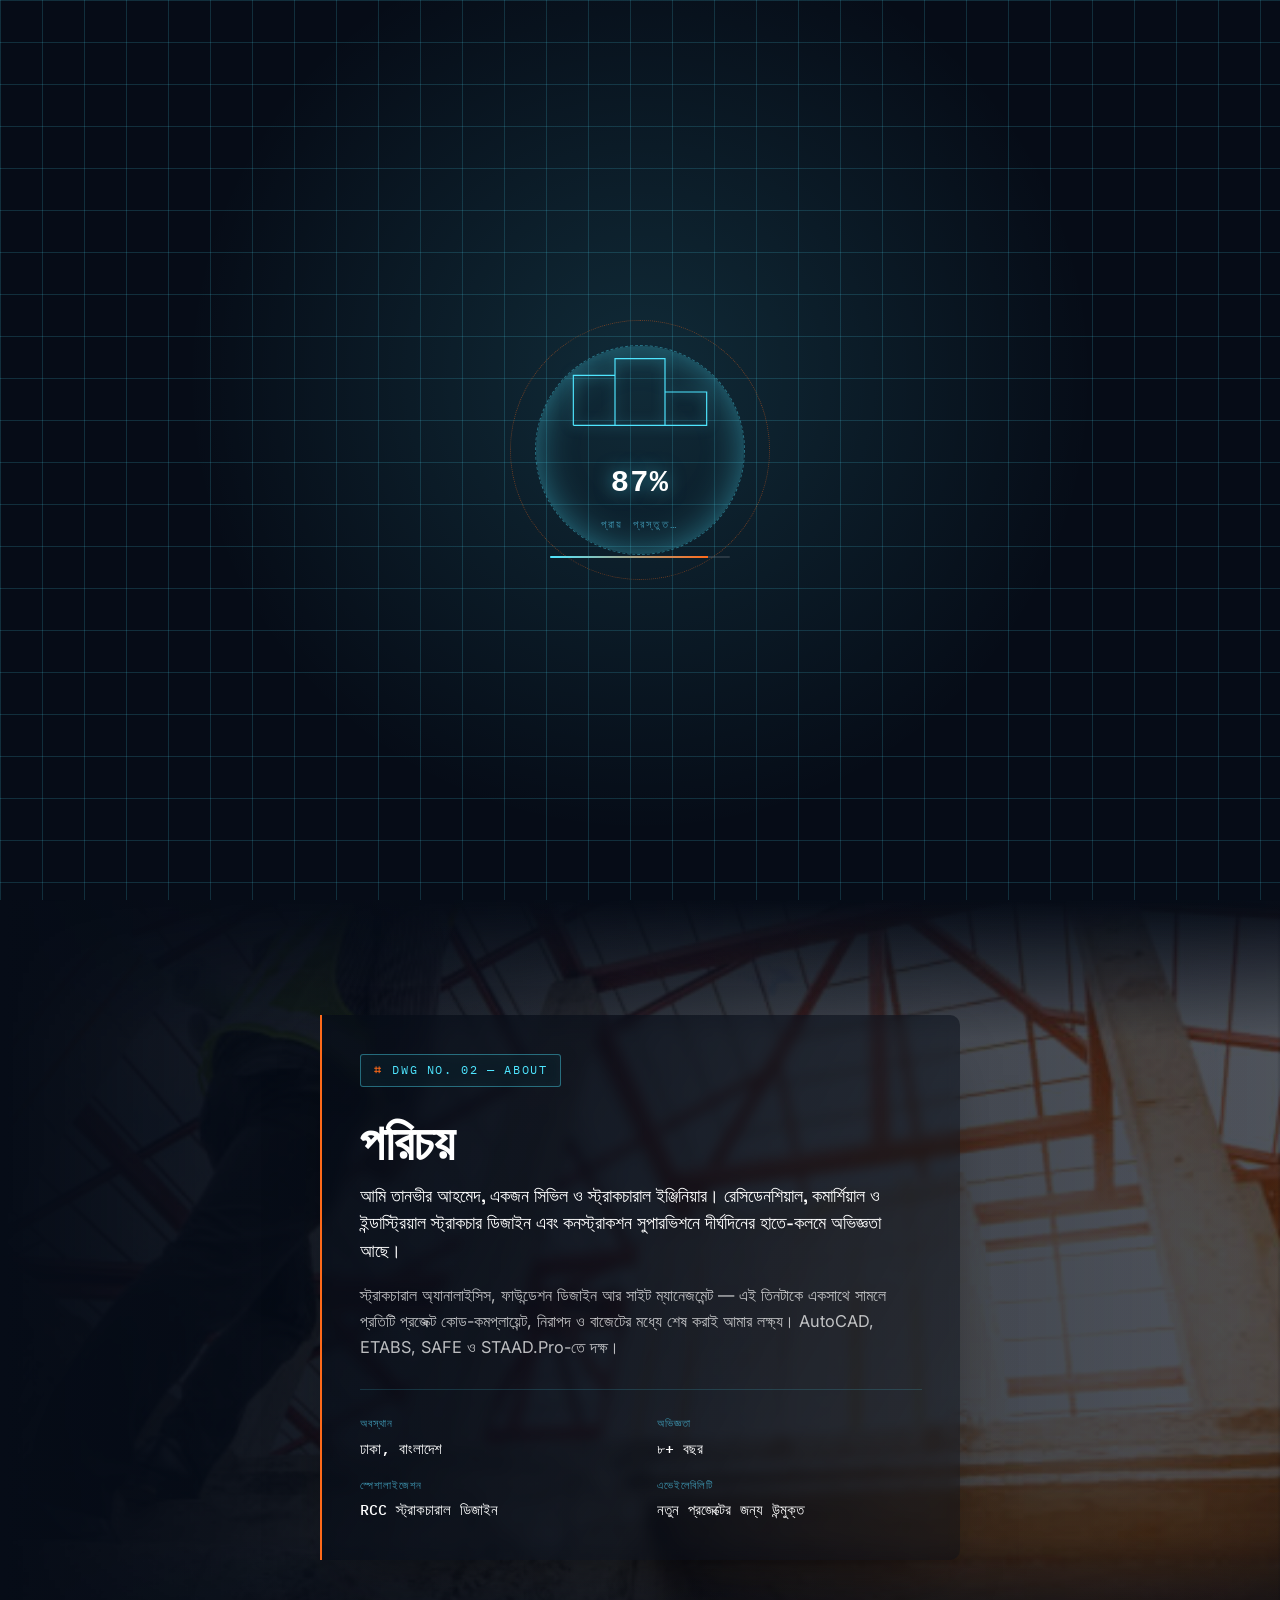
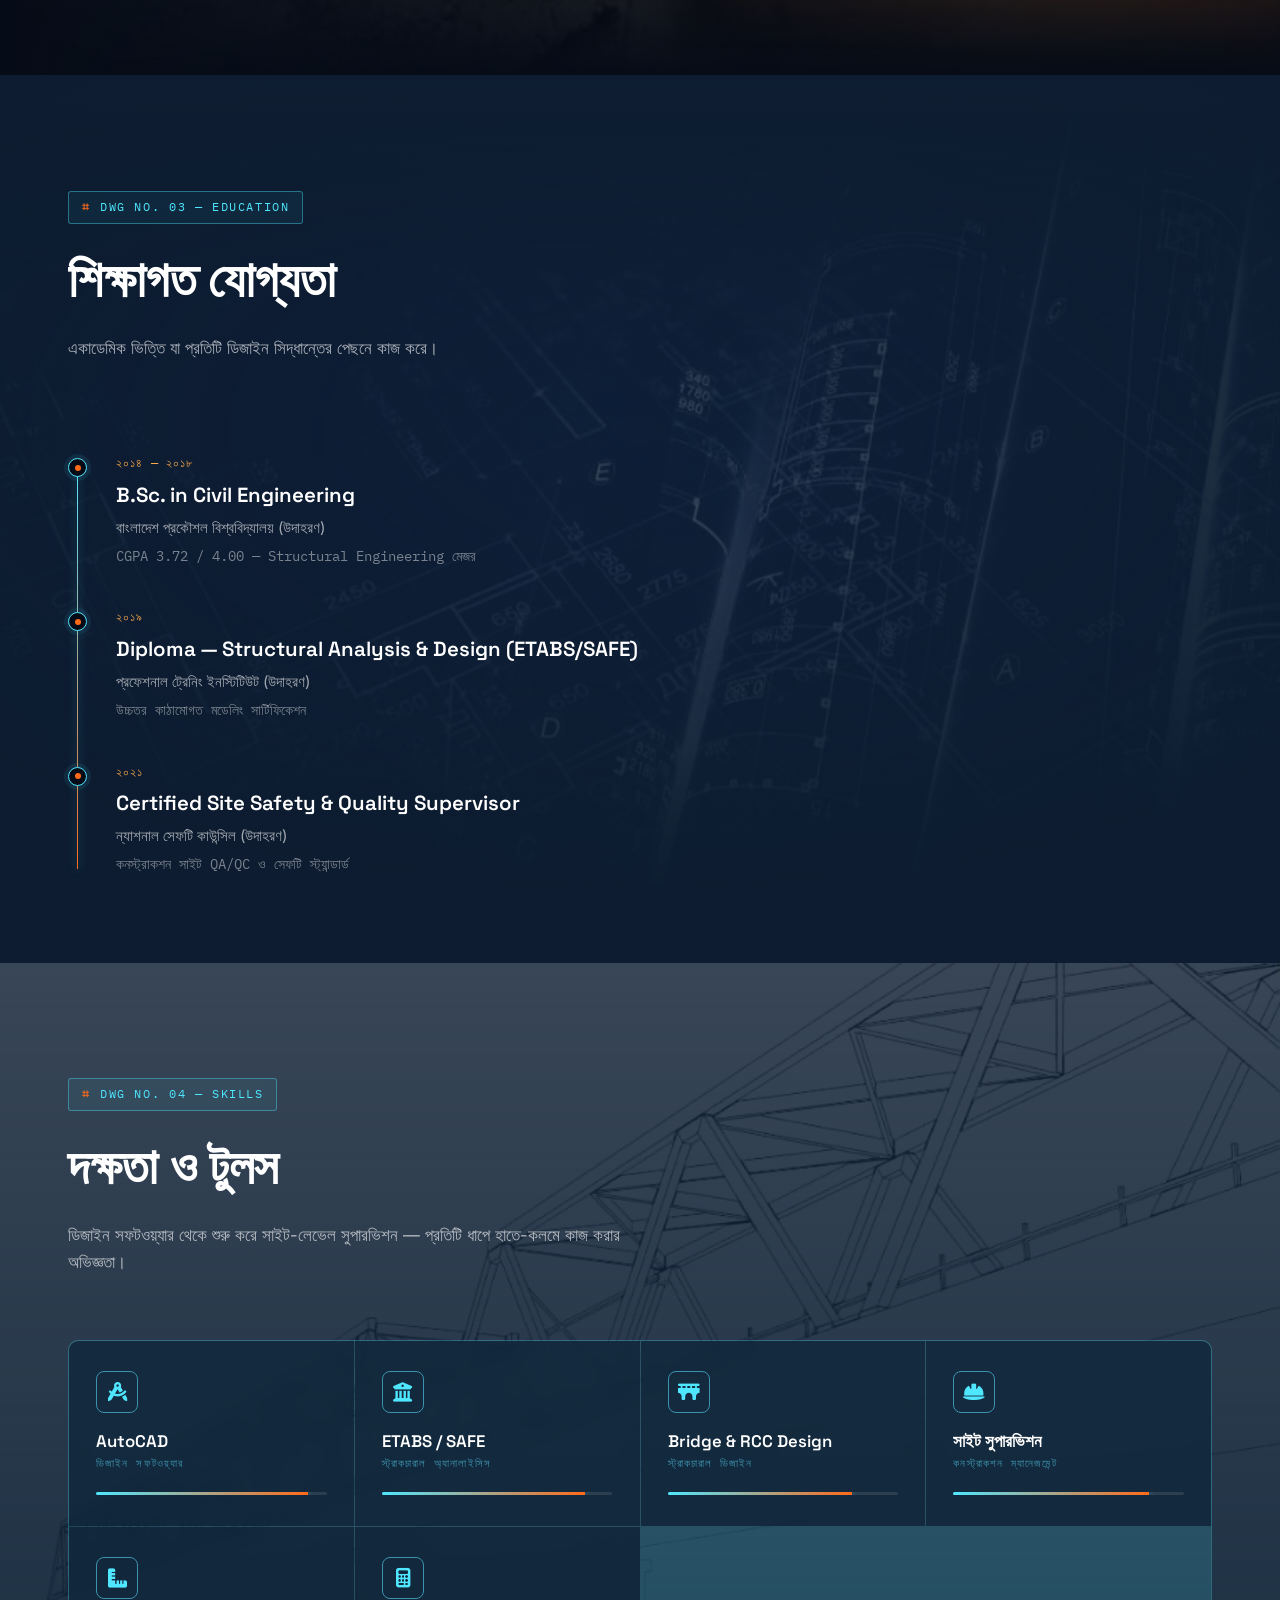
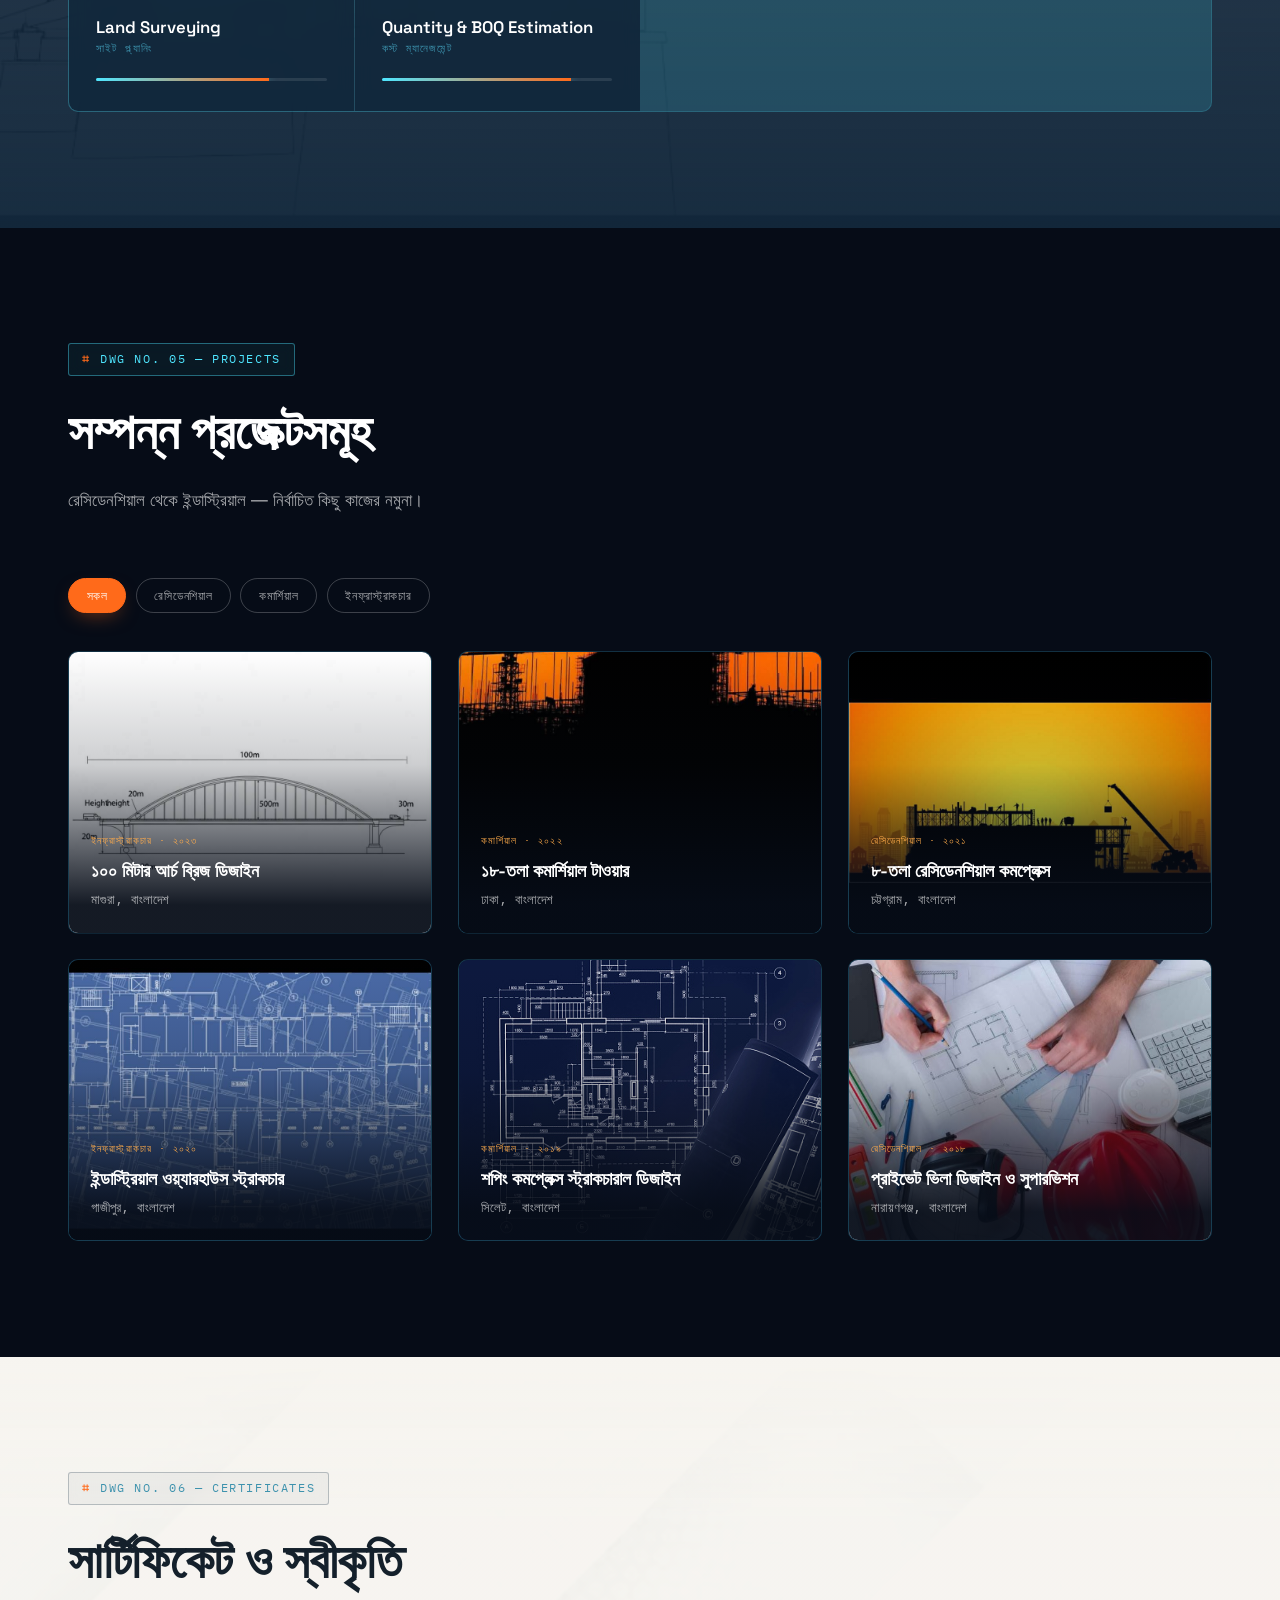
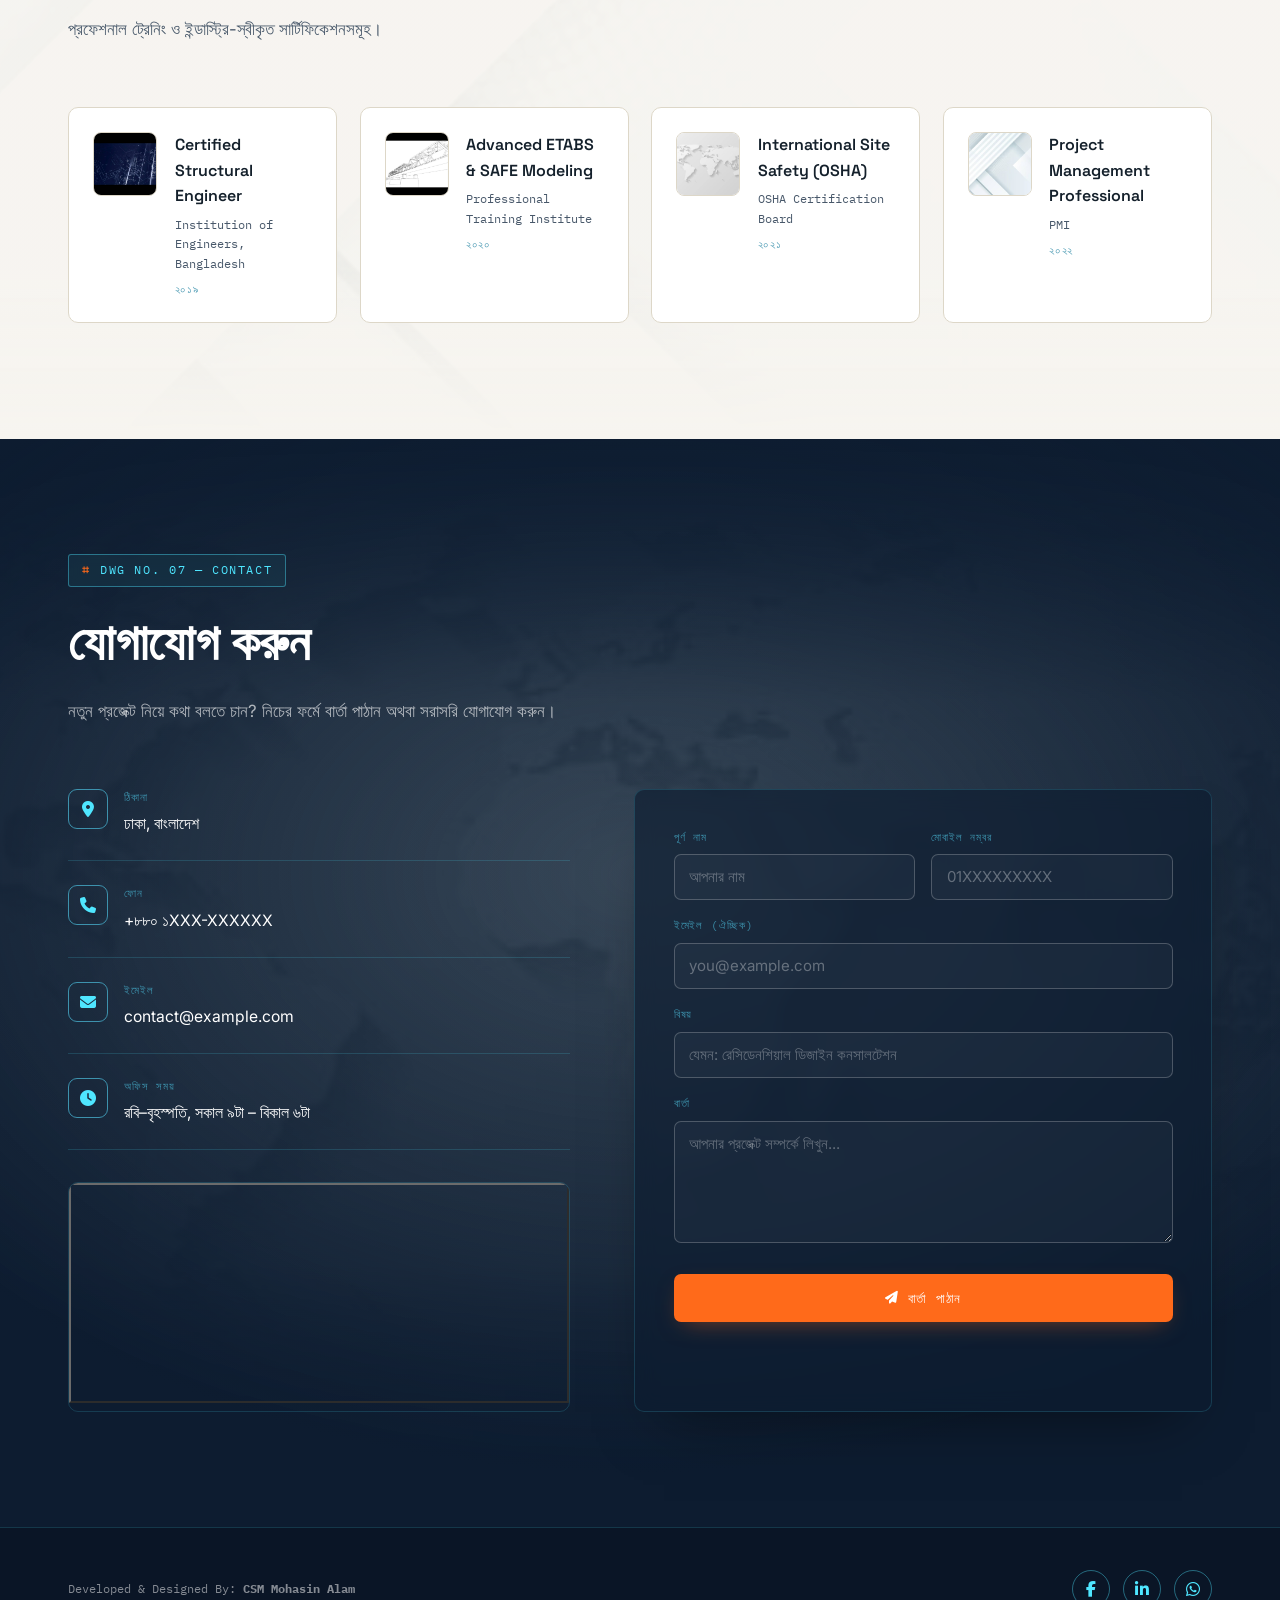
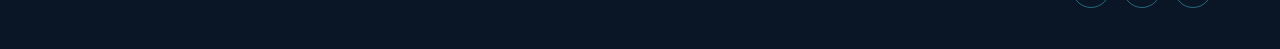
==== commit d265b069: "Update footer content and add developer link Replaced footer text with a link to the developer's sit" ====
--- a/index.html
+++ b/index.html
@@ -291,7 +291,7 @@
 <!-- Footer -->
 <footer class="footer">
   <div class="container footer-inner">
-    <div class="footer-brand">© <span id="footerYear">2026</span> <strong id="footerName">তানভীর আহমেদ</strong> — সর্বস্বত্ব সংরক্ষিত।</div>
+   <a href="https://mohasin.bro.bd"> <div class="footer-brand">Developed & Designed By: <b>CSM Mohasin Alam</b></div></a>
     <div class="footer-social">
       <a href="#" id="footerFb" target="_blank" title="Facebook"><i class="fab fa-facebook-f"></i></a>
       <a href="#" id="footerLi" target="_blank" title="LinkedIn"><i class="fab fa-linkedin-in"></i></a>
